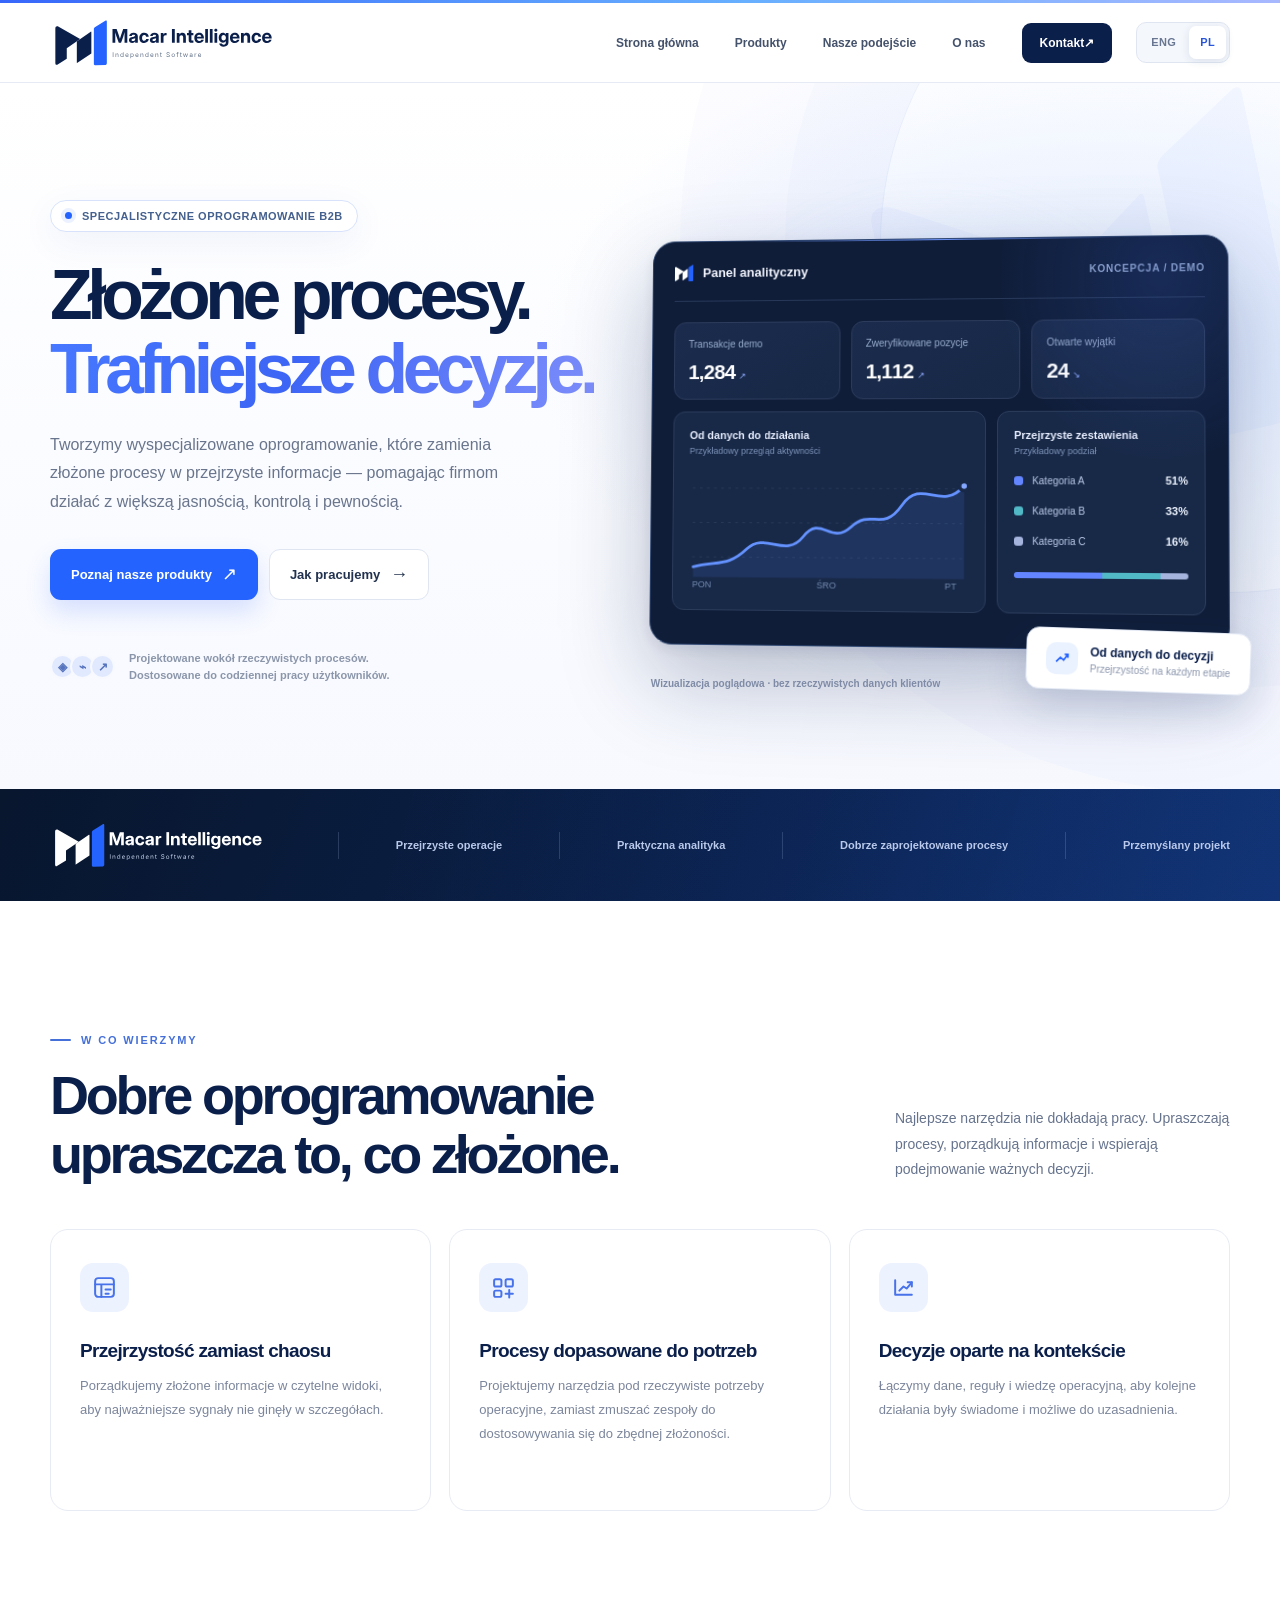
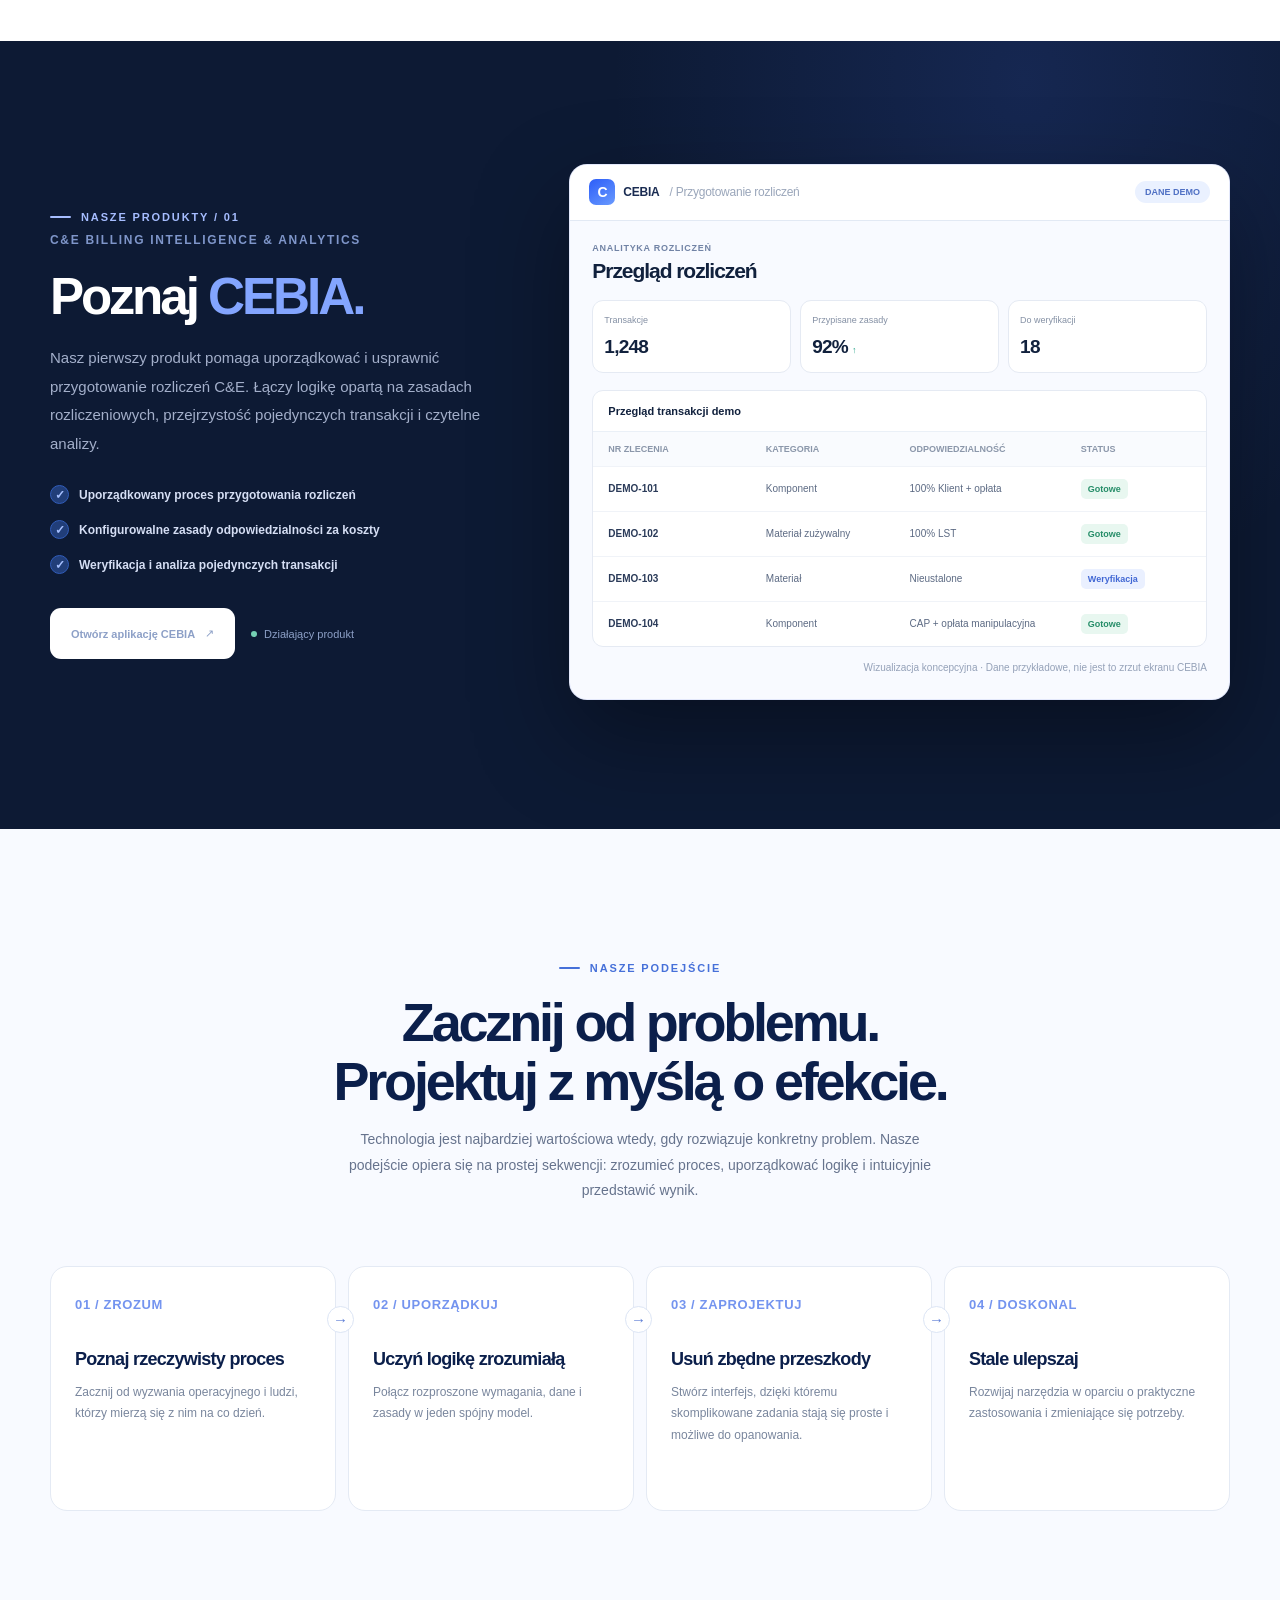
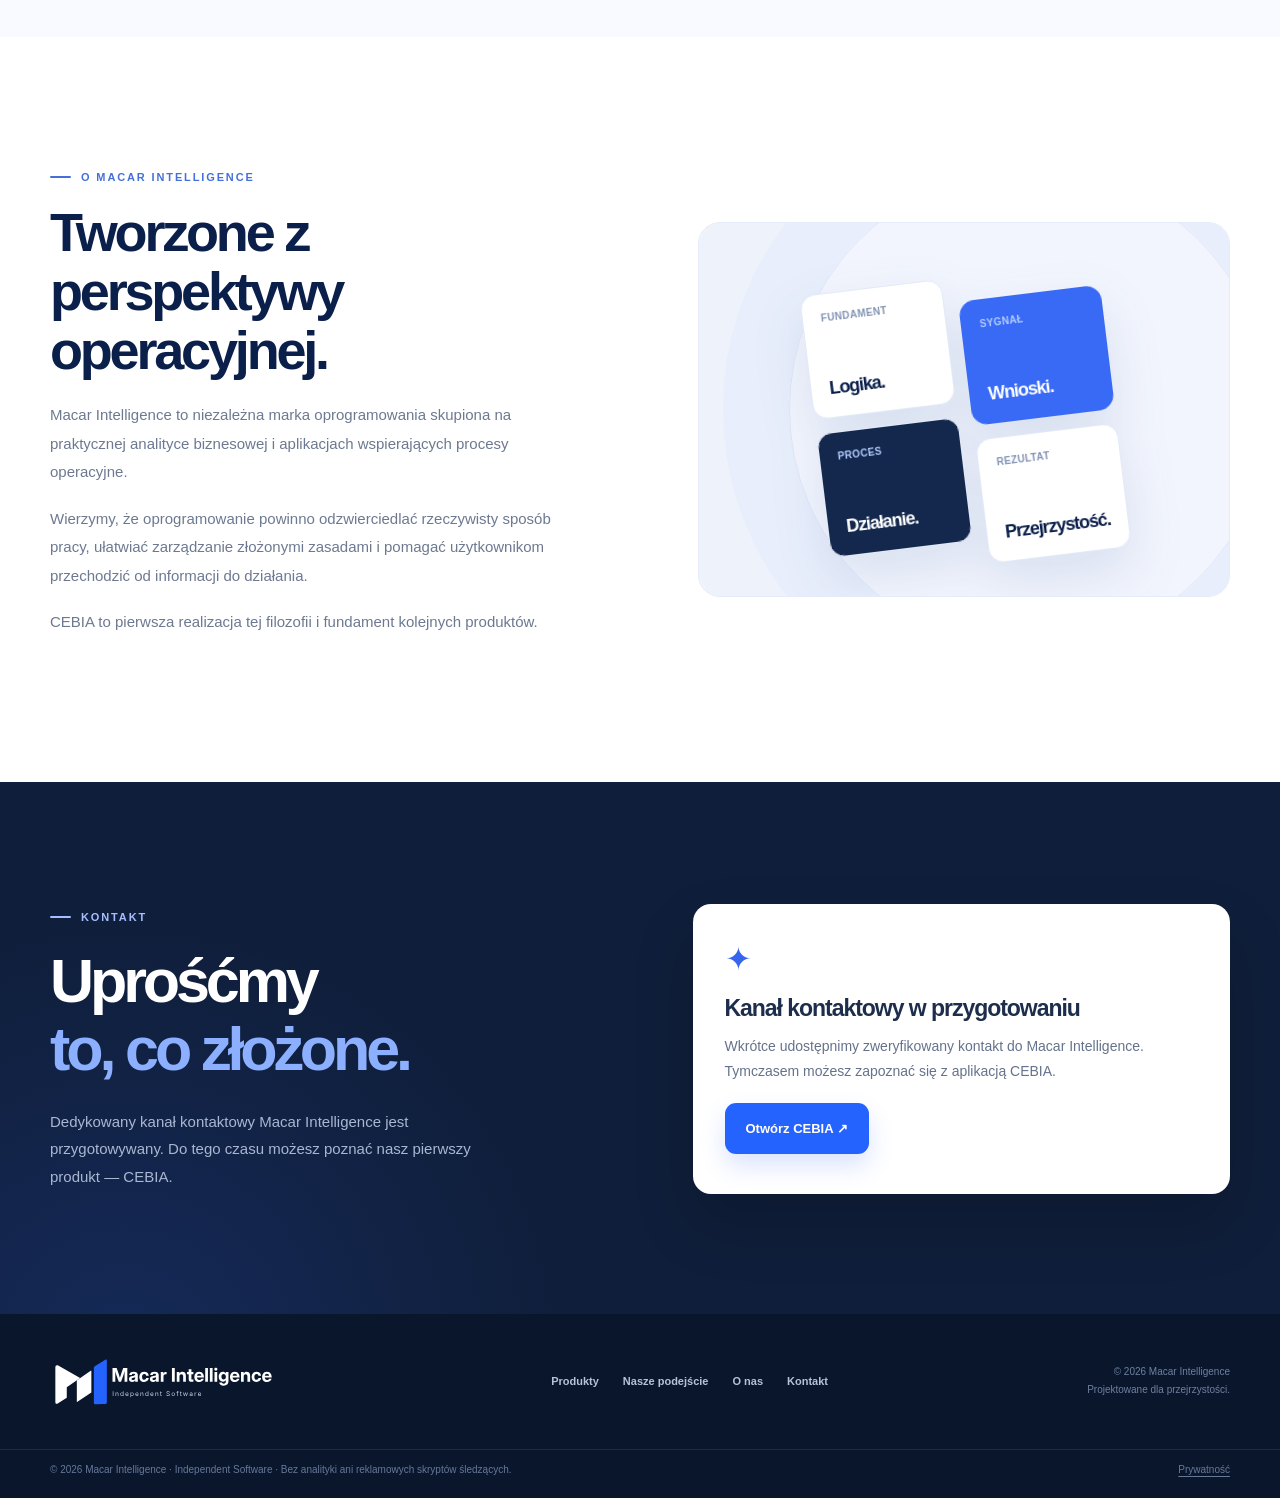
==== public/pl/index.html @ b1394773 "macar-intelligence-website" ====
<!doctype html>
<html lang="pl">
<head>
<meta charset="utf-8"/>
<meta content="width=device-width, initial-scale=1" name="viewport"/>
<meta content="#f8faff" name="theme-color"/>

<meta content="Macar Intelligence tworzy specjalistyczne oprogramowanie usprawniające złożone procesy operacyjne. Poznaj aplikację CEBIA." name="description"/>
<title>Macar Intelligence | Specjalistyczne oprogramowanie B2B</title>

<link href="../assets/brand/favicon.svg" rel="icon" type="image/svg+xml"/>
<meta content="index,follow,max-image-preview:large" name="robots"/><link href="https://macarintelligence.com/pl/" rel="canonical"/><link href="https://macarintelligence.com/" hreflang="en" rel="alternate"/><link href="https://macarintelligence.com/pl/" hreflang="pl" rel="alternate"/><link href="https://macarintelligence.com/" hreflang="x-default" rel="alternate"/><meta content="website" property="og:type"/><meta content="Macar Intelligence" property="og:site_name"/><meta content="Macar Intelligence | Specjalistyczne oprogramowanie B2B" property="og:title"/><meta content="Macar Intelligence tworzy specjalistyczne oprogramowanie usprawniające złożone procesy operacyjne. Poznaj aplikację CEBIA." property="og:description"/><meta content="https://macarintelligence.com/pl/" property="og:url"/><meta content="https://macarintelligence.com/assets/brand/social-preview.png" property="og:image"/><meta content="summary_large_image" name="twitter:card"/><meta content="Macar Intelligence | Specjalistyczne oprogramowanie B2B" name="twitter:title"/><meta content="Macar Intelligence tworzy specjalistyczne oprogramowanie usprawniające złożone procesy operacyjne. Poznaj aplikację CEBIA." name="twitter:description"/><link href="../assets/css/site.css" rel="stylesheet"/><link href="../assets/brand/apple-touch-icon.png" rel="apple-touch-icon"/><link href="../site.webmanifest" rel="manifest"/><script defer="" src="../assets/js/site.js"></script></head>
<body>
<div aria-hidden="true" class="topline"></div>
<header class="header">
<div class="container header-in">
<a aria-label="Macar Intelligence — przejdź do strony głównej" class="brand" href="#home"><img alt="Macar Intelligence — Independent Software" class="brand-lockup" decoding="async" height="260" src="../assets/brand/macar-intelligence-primary.svg" width="1000"/></a>
<div class="header-actions"><nav aria-label="Nawigacja główna" class="nav" id="mainnav"><a href="#home">Strona główna</a><a href="#products">Produkty</a><a href="#approach">Nasze podejście</a><a href="#about">O nas</a><a class="nav-contact" href="#contact"><span>Kontakt</span><span aria-hidden="true">↗</span></a></nav><div aria-label="Wybierz język" class="language-switch" role="navigation"><a aria-current="false" aria-label="English" class="lang-button" href="/" lang="en">ENG</a><a aria-current="page" aria-label="Polski" class="lang-button active" href="./" lang="pl">PL</a></div><button aria-controls="mainnav" aria-expanded="false" aria-label="Otwórz menu" class="mobile-toggle" id="mobileToggle"><svg fill="none" height="24" stroke="currentColor" stroke-linecap="round" stroke-width="2" viewbox="0 0 24 24" width="24"><path d="M4 7h16M4 12h16M4 17h16"></path></svg></button></div></div>
</header>

<main>
<section class="hero" id="home">
<div class="container hero-grid">
<div class="hero-copy">
<div class="hero-pill"><span class="dot"></span><span> SPECJALISTYCZNE OPROGRAMOWANIE B2B</span></div>
<h1><span>Złożone procesy.</span><br/><span class="grad-text">Trafniejsze decyzje.</span></h1>
<p>Tworzymy wyspecjalizowane oprogramowanie, które zamienia złożone procesy w przejrzyste informacje — pomagając firmom działać z większą jasnością, kontrolą i pewnością.</p>
<div class="hero-actions"><a class="button button-primary" href="#products"><span>Poznaj nasze produkty </span><span aria-hidden="true" class="arrow">↗</span></a><a class="button button-secondary" href="#approach"><span>Jak pracujemy </span><span aria-hidden="true" class="arrow">→</span></a></div>
<div class="hero-bottom"><span aria-hidden="true" class="stacks"><i>◈</i><i>⌁</i><i>↗</i></span><span><span>Projektowane wokół rzeczywistych procesów.</span><br/><span>Dostosowane do codziennej pracy użytkowników.</span></span></div>
</div>
<div aria-label="Wizualizacja koncepcyjna panelu analitycznego na fikcyjnych danych" class="hero-visual">
<div aria-hidden="true" class="glow"></div>
<div class="concept-dashboard">
<div class="dash-top"><div class="dash-title"><img alt="" aria-hidden="true" decoding="async" height="19" src="../assets/brand/macar-intelligence-symbol-reverse.svg" width="19"/><span> Panel analityczny</span></div><small>Koncepcja / demo</small></div>
<div class="dash-stat-row"><div class="dash-stat"><span>Transakcje demo</span><strong>1,284</strong><em>↗</em></div><div class="dash-stat"><span>Zweryfikowane pozycje</span><strong>1,112</strong><em>↗</em></div><div class="dash-stat"><span>Otwarte wyjątki</span><strong>24</strong><em>↘</em></div></div>
<div class="dash-lower">
<div class="dash-panel"><h4>Od danych do działania</h4><p>Przykładowy przegląd aktywności</p><svg aria-label="Przykładowy wykres trendu wzrostowego" class="chart-svg" role="img" viewbox="0 0 310 136"><line class="gridline" x1="4" x2="308" y1="24" y2="24"></line><line class="gridline" x1="4" x2="308" y1="62" y2="62"></line><line class="gridline" x1="4" x2="308" y1="100" y2="100"></line><path d="M5 111C32 104 44 111 65 91S108 102 128 77S158 87 181 66S215 73 237 42S279 50 305 21L305 122L5 122Z" fill="#4d80fb" opacity=".13"></path><path d="M5 111C32 104 44 111 65 91S108 102 128 77S158 87 181 66S215 73 237 42S279 50 305 21" fill="none" stroke="#6492ff" stroke-linecap="round" stroke-width="3"></path><circle cx="305" cy="21" fill="#85a7ff" r="5" stroke="#182948" stroke-width="4"></circle><text x="4" y="134">PON</text><text x="143" y="134">ŚRO</text><text x="284" y="134">PT</text></svg></div>
<div class="dash-panel"><h4>Przejrzyste zestawienia</h4><p>Przykładowy podział</p><div class="insight-item"><span class="square"></span><span>Kategoria A </span><strong>51%</strong></div><div class="insight-item"><span class="square"></span><span>Kategoria B </span><strong>33%</strong></div><div class="insight-item"><span class="square"></span><span>Kategoria C </span><strong>16%</strong></div><div class="insight-bar"><span></span><span></span><span></span></div></div>
</div>
</div>
<div aria-hidden="true" class="float-card"><div class="float-icon"><svg fill="none" height="20" stroke="currentColor" stroke-width="2" viewbox="0 0 24 24" width="20"><path d="M5 16l5-5 4 3 5-7M15 7h4v4"></path></svg></div><div><b>Od danych do decyzji</b><small>Przejrzystość na każdym etapie</small></div></div>
<div class="visual-note">Wizualizacja poglądowa · bez rzeczywistych danych klientów</div>
</div>
</div>
</section>
<div class="trust-line trust-line-branded"><div class="container trust-content"><div class="trust-logo"><img alt="Macar Intelligence — Independent Software" decoding="async" height="260" src="../assets/brand/macar-intelligence-reverse.svg" width="1000"/></div><div class="sep"></div><span>Przejrzyste operacje</span><div class="sep"></div><span>Praktyczna analityka</span><div class="sep"></div><span>Dobrze zaprojektowane procesy</span><div class="sep"></div><span>Przemyślany projekt</span></div></div>
<section class="why" id="value">
<div class="container">
<div class="section-head reveal"><div><div class="eyebrow">W co wierzymy</div><h2 class="section-title"><span>Dobre oprogramowanie</span><br/><span>upraszcza to, co złożone.</span></h2></div><p class="bodycopy">Najlepsze narzędzia nie dokładają pracy. Upraszczają procesy, porządkują informacje i wspierają podejmowanie ważnych decyzji.</p></div>
<div class="feature-grid">
<article class="feature reveal"><div class="feature-icon"><svg fill="none" height="25" stroke="currentColor" stroke-linecap="round" stroke-linejoin="round" stroke-width="1.9" viewbox="0 0 24 24" width="25"><rect height="18" rx="3" width="18" x="3" y="3"></rect><path d="M3 9h18M9 9v12M13 14h5M13 18h3"></path></svg></div><h3>Przejrzystość zamiast chaosu</h3><p>Porządkujemy złożone informacje w czytelne widoki, aby najważniejsze sygnały nie ginęły w szczegółach.</p></article>
<article class="feature reveal"><div class="feature-icon"><svg fill="none" height="25" stroke="currentColor" stroke-linecap="round" stroke-linejoin="round" stroke-width="1.9" viewbox="0 0 24 24" width="25"><rect height="7" rx="1.5" width="7" x="3" y="4"></rect><rect height="7" rx="1.5" width="7" x="14" y="4"></rect><rect height="6" rx="1.5" width="7" x="3" y="15"></rect><path d="M14 18h7M17.5 14.5v7"></path></svg></div><h3>Procesy dopasowane do potrzeb</h3><p>Projektujemy narzędzia pod rzeczywiste potrzeby operacyjne, zamiast zmuszać zespoły do dostosowywania się do zbędnej złożoności.</p></article>
<article class="feature reveal"><div class="feature-icon"><svg fill="none" height="25" stroke="currentColor" stroke-linecap="round" stroke-linejoin="round" stroke-width="1.9" viewbox="0 0 24 24" width="25"><path d="M4 19V5M4 19h16M8 15l4-4 3 2 5-6"></path><path d="M16 7h4v4"></path></svg></div><h3>Decyzje oparte na kontekście</h3><p>Łączymy dane, reguły i wiedzę operacyjną, aby kolejne działania były świadome i możliwe do uzasadnienia.</p></article>
</div>
</div>
</section>
<section class="products" id="products">
<div class="container product-grid">
<div class="product-copy reveal"><div class="eyebrow light">Nasze produkty / 01</div><div class="product-name">C&amp;E BILLING INTELLIGENCE &amp; ANALYTICS</div><h2 class="section-title"><span>Poznaj </span><span style="color:#83a5ff">CEBIA.</span></h2><p>Nasz pierwszy produkt pomaga uporządkować i usprawnić przygotowanie rozliczeń C&amp;E. Łączy logikę opartą na zasadach rozliczeniowych, przejrzystość pojedynczych transakcji i czytelne analizy.</p>
<ul class="product-features"><li><span class="tick">✓</span><span>Uporządkowany proces przygotowania rozliczeń</span></li><li><span class="tick">✓</span><span>Konfigurowalne zasady odpowiedzialności za koszty</span></li><li><span class="tick">✓</span><span>Weryfikacja i analiza pojedynczych transakcji</span></li></ul>
<div class="product-actions"><a class="button button-inverse" href="https://cebia.macarintelligence.com" rel="noopener noreferrer" target="_blank"><span>Otwórz aplikację CEBIA </span><span aria-hidden="true" class="arrow">↗</span></a><span><i></i><span>Działający produkt</span></span></div>
</div>
<div aria-label="Poglądowy interfejs przygotowania rozliczeń CEBIA na danych demonstracyjnych" class="product-preview reveal">
<div class="app-topbar"><div class="app-brand"><span class="cebia-symbol">C</span> CEBIA <span style="font-weight:500;color:#9aa6ba;margin-left:2px">/ Przygotowanie rozliczeń</span></div><span class="app-tag">DANE DEMO</span></div>
<div class="app-content"><div class="app-eyebrow">Analityka rozliczeń</div><h3>Przegląd rozliczeń</h3><div class="app-cards"><div class="app-card"><small>Transakcje</small><b>1,248</b></div><div class="app-card"><small>Przypisane zasady</small><b>92%</b><em>↑</em></div><div class="app-card"><small>Do weryfikacji</small><b>18</b></div></div>
<div class="app-table"><div class="app-table-title">Przegląd transakcji demo</div><div class="app-row head"><span>NR ZLECENIA</span><span>KATEGORIA</span><span>ODPOWIEDZIALNOŚĆ</span><span>STATUS</span></div><div class="app-row"><b>DEMO-101</b><span>Komponent</span><span>100% Klient + opłata</span><span><span class="app-status">Gotowe</span></span></div><div class="app-row"><b>DEMO-102</b><span>Materiał zużywalny</span><span>100% LST</span><span><span class="app-status">Gotowe</span></span></div><div class="app-row"><b>DEMO-103</b><span>Materiał</span><span>Nieustalone</span><span><span class="app-status blue">Weryfikacja</span></span></div><div class="app-row"><b>DEMO-104</b><span>Komponent</span><span>CAP + opłata manipulacyjna</span><span><span class="app-status">Gotowe</span></span></div></div>
<div class="app-foot">Wizualizacja koncepcyjna · Dane przykładowe, nie jest to zrzut ekranu CEBIA</div></div>
</div>
</div>
</section>
<section class="approach" id="approach">
<div class="container"><div class="approach-head reveal"><div class="eyebrow">Nasze podejście</div><h2 class="section-title"><span>Zacznij od problemu.</span><br/><span>Projektuj z myślą o efekcie.</span></h2><p class="bodycopy">Technologia jest najbardziej wartościowa wtedy, gdy rozwiązuje konkretny problem. Nasze podejście opiera się na prostej sekwencji: zrozumieć proces, uporządkować logikę i intuicyjnie przedstawić wynik.</p></div>
<div class="steps"><article class="step reveal"><span class="step-index">01 / ZROZUM</span><h3>Poznaj rzeczywisty proces</h3><p>Zacznij od wyzwania operacyjnego i ludzi, którzy mierzą się z nim na co dzień.</p><span aria-hidden="true" class="step-arrow">→</span></article><article class="step reveal"><span class="step-index">02 / UPORZĄDKUJ</span><h3>Uczyń logikę zrozumiałą</h3><p>Połącz rozproszone wymagania, dane i zasady w jeden spójny model.</p><span aria-hidden="true" class="step-arrow">→</span></article><article class="step reveal"><span class="step-index">03 / ZAPROJEKTUJ</span><h3>Usuń zbędne przeszkody</h3><p>Stwórz interfejs, dzięki któremu skomplikowane zadania stają się proste i możliwe do opanowania.</p><span aria-hidden="true" class="step-arrow">→</span></article><article class="step reveal"><span class="step-index">04 / DOSKONAL</span><h3>Stale ulepszaj</h3><p>Rozwijaj narzędzia w oparciu o praktyczne zastosowania i zmieniające się potrzeby.</p></article></div>
</div>
</section>
<section class="about" id="about"><div class="container about-grid"><div class="reveal"><div class="eyebrow">O Macar Intelligence</div><h2 class="section-title">Tworzone z perspektywy operacyjnej.</h2><p>Macar Intelligence to niezależna marka oprogramowania skupiona na praktycznej analityce biznesowej i aplikacjach wspierających procesy operacyjne.</p><p>Wierzymy, że oprogramowanie powinno odzwierciedlać rzeczywisty sposób pracy, ułatwiać zarządzanie złożonymi zasadami i pomagać użytkownikom przechodzić od informacji do działania.</p><p>CEBIA to pierwsza realizacja tej filozofii i fundament kolejnych produktów.</p></div><div aria-label="Abstrakcyjna prezentacja czterech idei: logiki, wniosków, procesów i przejrzystości" class="about-visual reveal"><div class="about-tiles"><div class="tile"><span>FUNDAMENT</span><strong>Logika.</strong></div><div class="tile"><span>SYGNAŁ</span><strong>Wnioski.</strong></div><div class="tile"><span>PROCES</span><strong>Działanie.</strong></div><div class="tile"><span>REZULTAT</span><strong>Przejrzystość.</strong></div></div></div></div></section>
<section class="contact" id="contact"><div class="container contact-grid"><div class="reveal"><div class="eyebrow light">Kontakt</div><h2><span>Uprośćmy</span><br/><span style="color:#8cafff">to, co złożone.</span></h2><p>Dedykowany kanał kontaktowy Macar Intelligence jest przygotowywany. Do tego czasu możesz poznać nasz pierwszy produkt — CEBIA.</p></div>
<div class="contact-form contact-placeholder reveal"><div aria-hidden="true" class="contact-icon">✦</div><h3>Kanał kontaktowy w przygotowaniu</h3><p>Wkrótce udostępnimy zweryfikowany kontakt do Macar Intelligence. Tymczasem możesz zapoznać się z aplikacją CEBIA.</p><a class="button button-primary" href="https://cebia.macarintelligence.com" rel="noopener noreferrer" target="_blank">Otwórz CEBIA ↗</a></div>
</div></section>
</main>
<footer class="footer"><div class="container footer-grid"><a class="brand" href="#home"><img alt="Macar Intelligence — Independent Software" class="brand-lockup" decoding="async" height="260" src="../assets/brand/macar-intelligence-reverse.svg" width="1000"/></a><nav aria-label="Nawigacja w stopce" class="footer-links"><a href="#products">Produkty</a><a href="#approach">Nasze podejście</a><a href="#about">O nas</a><a href="#contact">Kontakt</a></nav><div class="copyright">© 2026 Macar Intelligence<br/><span>Projektowane dla przejrzystości.</span></div></div></footer>
<div class="legal"><div class="container legal-container"><span>© 2026 Macar Intelligence · Independent Software · Bez analityki ani reklamowych skryptów śledzących.</span><a href="privacy/">Prywatność</a></div></div>

</body>
</html>
---- public/assets/css/site.css ----
:root{--ink:#101c35;--ink2:#2f3c59;--slate:#66738d;--blue:#3767fa;--blue2:#5a8eff;--line:#e5eaf3;--bg:#f8faff;--white:#fff;--deep:#0c1932;--radius:20px;--w:1180px}
  *,*::before,*::after{box-sizing:border-box}
  html{scroll-behavior:smooth;scroll-padding-top:90px}
  body{margin:0;background:white;color:var(--ink);font-family:Inter,"Segoe UI",Arial,sans-serif;font-size:15px;-webkit-font-smoothing:antialiased}
  a{color:inherit;text-decoration:none}button,input,textarea{font:inherit}button{cursor:pointer}button:disabled{cursor:not-allowed}
  :focus-visible{outline:3px solid #8ca9ff;outline-offset:4px}
  .container{width:min(var(--w),calc(100% - 68px));margin:auto}
  .eyebrow{display:inline-flex;align-items:center;gap:10px;font-size:11px;text-transform:uppercase;font-weight:800;letter-spacing:.17em;color:#4670d9}
  .eyebrow::before{content:"";display:block;width:21px;height:2px;border-radius:10px;background:#4670d9}
  .eyebrow.light{color:#a6bdff}.eyebrow.light::before{background:#a6bdff}
  .section-title{font-size:clamp(34px,4.4vw,54px);letter-spacing:-.059em;line-height:1.09;font-weight:760;margin:20px 0 22px}
  .bodycopy{line-height:1.82;color:var(--slate);font-size:16px}
  .grad-text{background:linear-gradient(110deg,#4778ff 0%,#3d65f5 45%,#7e8efb 100%);background-clip:text;-webkit-background-clip:text;color:transparent}
  .button{display:inline-flex;align-items:center;justify-content:center;gap:10px;min-height:51px;padding:0 20px;border-radius:11px;font-size:13px;font-weight:730;border:1px solid transparent;transition:transform .22s,background .22s,box-shadow .22s;white-space:nowrap}
  .button:hover{transform:translateY(-2px)}.button-primary{color:white;background:var(--blue);box-shadow:0 12px 24px rgba(55,103,250,.18)}.button-primary:hover{background:#2659f0;box-shadow:0 14px 27px rgba(55,103,250,.25)}
  .button-secondary{color:#22324f;background:#fff;border-color:#dfe6f2}.button-secondary:hover{background:#f2f6ff}
  .button-inverse{color:#17274b;background:white}.button-inverse:hover{background:#edf1ff}
  .button-ghost-white{color:#e8eeff;background:rgba(255,255,255,.07);border:1px solid rgba(255,255,255,.19)}
  .arrow{font-size:18px;font-weight:500;line-height:1}
  .topline{height:3px;background:linear-gradient(90deg,#3767fa,#67afff 58%,#a8b8ff)}
  .header{position:sticky;top:0;z-index:30;background:rgba(255,255,255,.93);border-bottom:1px solid rgba(225,231,243,.85);backdrop-filter:blur(18px);-webkit-backdrop-filter:blur(18px)}
  .header-in{height:79px;display:flex;align-items:center;justify-content:space-between;gap:30px}
  .brand{display:flex;align-items:center;gap:12px;font-weight:780;letter-spacing:-.04em;font-size:17px;line-height:1.07}
  .brand-sub{display:block;font-size:10px;text-transform:uppercase;letter-spacing:.15em;font-weight:710;color:#77829b;margin-top:5px}
  .mark{display:grid;place-items:center;flex:none;width:42px;height:42px;border-radius:12px;background:linear-gradient(140deg,#3159ee 0%,#4a82fc 90%);box-shadow:0 7px 16px rgba(55,103,250,.23)}
  .mark svg{width:27px;height:27px}
  .nav{display:flex;align-items:center;gap:36px}
  .nav a{font-size:12px;font-weight:680;color:#45526c;transition:color .2s}.nav a:hover{color:var(--blue)}
  .nav .nav-contact{color:#fff;background:var(--ink);padding:13px 18px;border-radius:9px;font-weight:720}.nav .nav-contact:hover{color:#fff;background:#24385c}
  .mobile-toggle{display:none;background:transparent;border:0;color:var(--ink);padding:8px}
  .mobile-toggle svg{display:block}
  .demo-ribbon{position:relative;z-index:2;background:#edf3ff;border-bottom:1px solid #d8e3ff;text-align:center;color:#526992;font-size:11px;letter-spacing:.015em;padding:8px 16px}
  .demo-ribbon strong{color:#2d55c3}
  .hero{position:relative;overflow:hidden;background:radial-gradient(ellipse 58% 58% at 88% 42%,#e3ecff 0%,transparent 78%),linear-gradient(180deg,#fbfcff 0%,#f7f9ff 100%);padding:100px 0 88px}
  .hero::after{content:"";position:absolute;right:-300px;top:-190px;width:700px;height:700px;border-radius:50%;border:1px solid rgba(121,151,221,.13);box-shadow:0 0 0 95px rgba(89,126,217,.025),0 0 0 200px rgba(89,126,217,.018);pointer-events:none}
  .hero-grid{display:grid;grid-template-columns:.97fr 1.03fr;align-items:center;gap:36px;position:relative;z-index:1}
  .hero-copy{max-width:545px}
  .hero-pill{display:inline-flex;align-items:center;gap:10px;border:1px solid #dce6fa;background:#fff;color:#44608e;border-radius:100px;padding:9px 14px;font-size:11px;font-weight:760;letter-spacing:.045em;box-shadow:0 4px 14px rgba(65,88,160,.035)}
  .hero-pill .dot{width:7px;height:7px;background:#5b88ff;border-radius:50%;box-shadow:0 0 0 4px #ebf1ff}
  .hero h1{font-size:clamp(48px,5.45vw,75px);letter-spacing:-.075em;line-height:1.065;max-width:650px;font-weight:780;margin:26px 0 24px}
  .hero-copy>p{color:#69758c;font-size:16px;line-height:1.8;max-width:490px;margin:0 0 32px}
  .hero-actions{display:flex;flex-wrap:wrap;gap:11px;margin-bottom:50px}
  .hero-bottom{display:flex;align-items:center;gap:14px;color:#8b96aa;font-size:11px;font-weight:650;line-height:1.55}
  .hero-bottom .stacks{display:flex;gap:0;align-items:center;padding-left:0}
  .stacks i{width:25px;height:25px;display:grid;place-items:center;background:#e1e9ff;border:2px solid #f7f9ff;border-radius:50%;font-style:normal;color:#5472bd;font-size:12px;margin-left:-5px}
  .stacks i:first-child{margin-left:0}
  .hero-visual{position:relative;min-height:518px;display:grid;place-items:center;isolation:isolate}
  .glow{position:absolute;width:82%;height:84%;border-radius:50%;background:radial-gradient(circle,#a5c0ff 0%,#dce8ff 37%,transparent 72%);filter:blur(30px);opacity:.58;z-index:-1}
  .concept-dashboard{position:relative;width:100%;max-width:580px;min-height:410px;padding:22px;background:#0f1d39;border:1px solid #273c64;border-radius:23px;box-shadow:0 38px 85px rgba(16,37,80,.26),0 4px 8px rgba(16,37,80,.11);transform:perspective(1400px) rotateY(-5deg) rotateX(2deg);overflow:hidden}
  .concept-dashboard::after{content:"";position:absolute;right:-110px;top:-160px;width:350px;height:400px;background:radial-gradient(ellipse,#3c64d6 0%,transparent 65%);opacity:.19;pointer-events:none}
  .dash-top{display:flex;justify-content:space-between;align-items:center;border-bottom:1px solid #273858;padding-bottom:19px;margin-bottom:21px}
  .dash-title{display:flex;align-items:center;gap:10px;color:#f5f7ff;font-weight:730;font-size:13px}.dash-title>span:first-child{width:9px;height:9px;border:2px solid #8cadff;border-radius:3px;transform:rotate(45deg)}
  .dash-top small{color:#91a5ca;font-weight:640;font-size:10px;letter-spacing:.08em;text-transform:uppercase}
  .dash-stat-row{display:grid;grid-template-columns:1fr 1fr 1fr;gap:11px}
  .dash-stat{background:linear-gradient(150deg,#1a2b4d,#172846);border:1px solid #2d3c5c;border-radius:12px;padding:16px 14px 15px}
  .dash-stat span{color:#9baecf;font-size:10px;display:block;margin-bottom:11px;white-space:nowrap}
  .dash-stat strong{font-size:21px;color:#fff;font-weight:750;letter-spacing:-.04em}
  .dash-stat em{font-style:normal;color:#8ea9fe;font-size:9px;margin-left:4px}
  .dash-lower{display:grid;grid-template-columns:1.55fr 1fr;gap:11px;margin-top:12px}
  .dash-panel{background:#182948;border:1px solid #2b3c5b;border-radius:12px;padding:17px 16px;min-width:0}
  .dash-panel h4{margin:0;color:#e9efff;font-size:11px;font-weight:740}.dash-panel>p{color:#7e94b9;font-size:9px;margin:5px 0 8px}
  .chart-svg{display:block;width:100%;height:130px;overflow:visible}.chart-svg text{font-size:10px;fill:#738aaf}.chart-svg .gridline{stroke:#304361;stroke-width:.7;stroke-dasharray:3 5}
  .insight-item{display:flex;align-items:center;gap:9px;margin-top:18px;color:#bdcbea;font-size:10px}.insight-item .square{width:9px;height:9px;border-radius:3px;background:#6385ff}.insight-item:nth-of-type(2) .square{background:#51b8c6}.insight-item:nth-of-type(3) .square{background:#a4b4dd}
  .insight-item strong{margin-left:auto;color:#eff5ff;font-size:11px}
  .insight-bar{height:6px;width:100%;border-radius:7px;display:flex;overflow:hidden;background:#34435e;margin-top:25px}.insight-bar span:nth-child(1){width:51%;background:#6385ff}.insight-bar span:nth-child(2){width:33%;background:#51b8c6}.insight-bar span:nth-child(3){width:16%;background:#a4b4dd}
  .float-card{position:absolute;z-index:4;right:-21px;bottom:9px;background:#fff;border:1px solid #e3e9f4;border-radius:13px;box-shadow:0 17px 40px rgba(27,54,111,.16);display:flex;align-items:center;gap:12px;padding:14px 19px;transform:rotate(2deg)}
  .float-icon{width:32px;height:32px;background:#eaf2ff;border-radius:10px;display:grid;place-items:center;color:var(--blue)}
  .float-card b{font-size:12px;display:block}.float-card small{font-size:10px;color:#8a95ac;display:block;margin-top:4px}
  .visual-note{position:absolute;bottom:12px;left:10px;color:#7f8ba6;font-size:10px;font-weight:640}
  .trust-line{background:#fff;border-top:1px solid #e9edf5;border-bottom:1px solid #e9edf5;padding:27px 0}
  .trust-content{display:flex;align-items:center;justify-content:space-between;gap:24px;color:#78859c;font-size:12px;font-weight:630}
  .trust-content strong{color:#203453;font-size:13px;font-weight:800;letter-spacing:-.025em}.trust-content .sep{height:22px;width:1px;background:#e3e8f0}
  .why{padding:126px 0 130px;background:#fff}
  .section-head{display:flex;justify-content:space-between;gap:50px;align-items:end;margin-bottom:45px}
  .section-head .section-title{max-width:680px;margin-bottom:0}.section-head .bodycopy{max-width:335px;margin-bottom:1px;font-size:14px}
  .feature-grid{display:grid;grid-template-columns:repeat(3,1fr);gap:18px}
  .feature{background:#fff;border:1px solid #e7ebf3;border-radius:18px;min-height:282px;padding:33px 29px 31px;transition:box-shadow .2s,transform .2s}
  .feature:hover{box-shadow:0 16px 39px rgba(34,65,115,.09);transform:translateY(-4px)}
  .feature-icon{width:49px;height:49px;border-radius:13px;background:#edf2ff;color:#4772e9;display:grid;place-items:center;margin-bottom:28px}
  .feature h3{font-size:19px;letter-spacing:-.035em;margin:0 0 12px}.feature p{font-size:13px;line-height:1.86;color:#7b859b;margin:0}
  .products{background:#0d1a34;color:#fff;position:relative;overflow:hidden;padding:123px 0 129px}
  .products::before{content:"";position:absolute;right:-15%;top:-70%;width:70%;height:150%;background:radial-gradient(ellipse,rgba(61,98,214,.18),transparent 65%);pointer-events:none}
  .product-grid{position:relative;display:grid;grid-template-columns:.79fr 1.21fr;align-items:center;gap:88px}
  .product-copy .section-title{font-size:clamp(40px,4vw,58px);margin:22px 0 19px;color:#fff}.product-copy p{color:#a3afca;line-height:1.9;font-size:15px;max-width:470px}
  .product-name{font-size:12px;color:#7f96ca;font-weight:780;letter-spacing:.14em;margin-top:10px}
  .product-features{list-style:none;padding:0;margin:27px 0 34px;display:grid;gap:16px}
  .product-features li{display:flex;align-items:center;gap:10px;color:#d5def4;font-size:12px;font-weight:620}
  .tick{display:grid;place-items:center;width:19px;height:19px;border:1px solid #315dba;background:#213e79;border-radius:50%;color:#a6c0ff;font-size:12px}
  .product-actions{display:flex;align-items:center;gap:16px;flex-wrap:wrap}.product-actions span{display:inline-flex;align-items:center;gap:7px;font-size:11px;color:#8da0c7}.product-actions span i{width:6px;height:6px;background:#75d0b4;border-radius:50%}
  .product-preview{background:#f8faff;border:1px solid rgba(218,226,249,.7);border-radius:18px;box-shadow:0 37px 95px rgba(0,0,0,.36);color:#11213d;overflow:hidden;transform:rotate(1.1deg);min-width:0}
  .app-topbar{height:56px;border-bottom:1px solid #e2e9f4;display:flex;justify-content:space-between;align-items:center;padding:0 19px;background:#fff}
  .app-brand{display:flex;align-items:center;gap:8px;color:#1a2c52;font-size:12px;font-weight:800;letter-spacing:-.02em}
  .cebia-symbol{display:grid;place-items:center;width:26px;height:26px;background:linear-gradient(145deg,#2c5df8,#699afe);color:white;border-radius:7px;font-size:14px;font-weight:900}
  .app-tag{background:#eaf1ff;color:#4f70c4;border-radius:100px;padding:6px 10px;font-size:9px;font-weight:770}
  .app-content{padding:22px 22px 26px}
  .app-eyebrow{font-size:9px;font-weight:840;letter-spacing:.08em;color:#7183a5;text-transform:uppercase;margin-bottom:6px}
  .app-content h3{font-size:21px;letter-spacing:-.05em;margin:0 0 17px}
  .app-cards{display:grid;grid-template-columns:repeat(3,1fr);gap:9px;margin-bottom:17px}
  .app-card{border:1px solid #e5eaf3;border-radius:11px;background:#fff;padding:14px 11px}
  .app-card small{display:block;color:#8490a4;font-size:9px;margin-bottom:11px}.app-card b{font-size:19px;letter-spacing:-.04em}.app-card em{font-size:9px;color:#26a288;font-style:normal;margin-left:4px}
  .app-table{border:1px solid #e5eaf3;border-radius:11px;background:#fff;overflow:hidden}
  .app-table-title{padding:14px 15px;font-size:11px;font-weight:760;border-bottom:1px solid #eaf0f7}
  .app-row{display:grid;grid-template-columns:1.1fr 1fr 1.2fr .8fr;gap:6px;align-items:center;padding:12px 15px;border-bottom:1px solid #f0f3f8;font-size:10px;color:#5c6a83}
  .app-row:last-child{border-bottom:0}.app-row.head{background:#f9fbfe;color:#8b97aa;font-size:9px;font-weight:720}
  .app-row b{font-weight:730;color:#2b3b59}
  .app-status{display:inline-block;border-radius:5px;background:#e8f7f0;color:#258d68;padding:5px 7px;font-size:9px;font-weight:740}.app-status.blue{background:#eaf0ff;color:#4167d4}
  .app-foot{font-size:10px;color:#94a1b8;margin-top:15px;text-align:right}
  .approach{padding:126px 0 126px;background:#f8faff}
  .approach-head{text-align:center;max-width:710px;margin:0 auto 62px}.approach-head .eyebrow{justify-content:center}.approach-head .section-title{margin:19px 0 17px}.approach-head .bodycopy{margin:0 auto;max-width:610px;font-size:14px}
  .steps{display:grid;grid-template-columns:repeat(4,1fr);gap:12px}
  .step{position:relative;min-height:245px;border:1px solid #e4eaf4;background:#fff;border-radius:17px;padding:28px 24px}
  .step-index{font-size:13px;color:#7494ef;font-weight:790;letter-spacing:.05em}.step h3{font-size:18px;letter-spacing:-.04em;margin:37px 0 12px}.step p{font-size:12px;line-height:1.8;color:#79869d;margin:0}
  .step-arrow{position:absolute;right:-19px;top:39px;display:grid;place-items:center;width:27px;height:27px;border:1px solid #dce5f5;border-radius:50%;background:#fff;color:#5f7fd6;font-weight:700;z-index:2}
  .about{padding:127px 0;background:white}
  .about-grid{display:grid;grid-template-columns:1fr 1fr;gap:115px;align-items:center}
  .about .section-title{max-width:560px}.about p{color:#6d7991;font-size:15px;line-height:1.9;margin:0 0 18px}
  .about-visual{position:relative;min-height:375px;border-radius:22px;background:#f2f5fd;overflow:hidden;display:grid;place-items:center;border:1px solid #e5ebf9}
  .about-visual::before{content:"";position:absolute;width:480px;height:480px;border:1px solid #dfe7f9;border-radius:50%;box-shadow:0 0 0 66px #e8eefb,0 0 0 130px #edf2fb;transform:translate(65px,0)}
  .about-tiles{position:relative;display:grid;grid-template-columns:repeat(2,1fr);gap:14px;transform:rotate(-7deg);filter:drop-shadow(0 22px 26px rgba(36,72,145,.12))}
  .tile{display:flex;flex-direction:column;justify-content:space-between;width:143px;height:125px;background:white;border:1px solid #e2e9f6;padding:18px;border-radius:15px}
  .tile:nth-child(2){transform:translateY(25px);background:#386af5;border-color:#386af5;color:white}.tile:nth-child(3){background:#14284e;color:white}.tile:nth-child(4){transform:translateY(25px)}
  .tile span{font-size:10px;font-weight:780;letter-spacing:.035em;color:#8192b3}.tile:nth-child(2) span,.tile:nth-child(3) span{color:#b6ceff}
  .tile strong{font-size:18px;letter-spacing:-.06em;font-weight:800}
  .contact{padding:122px 0 108px;background:#0f1e3a;color:white;position:relative;overflow:hidden}
  .contact::before{content:"";position:absolute;left:-350px;bottom:-520px;width:950px;height:950px;border-radius:50%;background:radial-gradient(circle,rgba(55,103,250,.16),transparent 66%)}
  .contact-grid{position:relative;display:grid;grid-template-columns:1fr 1fr;gap:105px;align-items:start}
  .contact h2{font-size:clamp(39px,4.8vw,61px);line-height:1.12;letter-spacing:-.067em;margin:24px 0 24px}
  .contact p{font-size:15px;line-height:1.85;color:#a9b7d1;max-width:465px}
  .contact-note{display:flex;gap:12px;align-items:start;margin-top:49px;padding:18px;border:1px solid #314465;border-radius:12px;max-width:410px;color:#aebcda;font-size:11px;line-height:1.7}
  .contact-note svg{flex:none;margin-top:2px;color:#8fb0ff}
  .contact-form{background:white;color:#1d2d4c;border-radius:18px;padding:32px;box-shadow:0 30px 62px rgba(0,0,0,.16)}
  .form-head{display:flex;justify-content:space-between;align-items:center;gap:10px;margin-bottom:25px}.form-head h3{margin:0;font-size:20px;letter-spacing:-.045em}
  .preview-tag{display:inline-block;color:#607bbf;background:#eaf0ff;padding:6px 9px;border-radius:8px;font-size:10px;font-weight:780}
  .field{margin-bottom:15px}.field label{display:block;color:#334465;font-weight:700;font-size:11px;margin-bottom:8px}
  .field input,.field textarea{width:100%;border:1px solid #e1e7f0;border-radius:9px;padding:14px;background:#fbfcff;color:#1d2d4c;font-size:12px;outline:0;transition:border .2s,box-shadow .2s}
  .field input:focus,.field textarea:focus{border-color:#8aa7fc;box-shadow:0 0 0 3px #ebf1ff}
  .field textarea{min-height:98px;resize:vertical}.field input::placeholder,.field textarea::placeholder{color:#a0aabd}
  .form-submit{width:100%;margin-top:5px;border:0}.form-small{font-size:10px;line-height:1.6;color:#9aa5b5;margin:14px 0 0;text-align:center}
  #form-status{color:#315ac7;font-size:11px;line-height:1.6;font-weight:740;margin-top:12px;display:none}
  .footer{background:#0a162c;color:#b5c2d9;padding:36px 0}
  .footer-grid{display:flex;justify-content:space-between;gap:26px;align-items:center;flex-wrap:wrap}
  .footer .brand{color:#f6f8ff;font-size:14px}.footer .mark{width:36px;height:36px;border-radius:10px}.footer .mark svg{width:23px;height:23px}.footer .brand-sub{font-size:9px;color:#8798bb}
  .footer-links{display:flex;gap:24px;font-size:11px;font-weight:670}.footer-links a:hover{color:#fff}
  .copyright{color:#6f809e;font-size:10px;text-align:right;line-height:1.8}
  .legal{background:#0a162c;color:#667999;border-top:1px solid #1b2b45;padding:12px 0 20px;font-size:10px;line-height:1.65}
  .reveal{opacity:0;transform:translateY(14px);transition:opacity .65s ease,transform .65s ease}.reveal.show{opacity:1;transform:none}
  @media(prefers-reduced-motion:reduce){*,*::before,*::after{scroll-behavior:auto!important;animation-duration:.01ms!important;transition-duration:.01ms!important}.reveal{opacity:1;transform:none}}
  @media(max-width:1090px){.hero-grid{gap:23px}.hero h1{font-size:59px}.product-grid{gap:38px}.about-grid{gap:58px}.contact-grid{gap:55px}.concept-dashboard{padding:18px}.float-card{right:0}.visual-note{left:0}.section-head{gap:24px}}
  @media(max-width:880px){.container{width:min(100% - 46px,var(--w))}.nav{gap:20px}.hero{padding:74px 0 65px}.hero-grid{grid-template-columns:1fr}.hero h1{font-size:clamp(48px,8vw,70px);max-width:700px}.hero-copy{max-width:690px}.hero-copy>p{max-width:600px}.hero-actions{margin-bottom:26px}.hero-visual{max-width:650px;margin:10px auto 0;width:100%}.product-grid{grid-template-columns:1fr;gap:42px}.product-copy p{max-width:670px}.product-preview{max-width:710px}.why,.products,.approach,.about,.contact{padding-top:92px;padding-bottom:95px}.section-head{display:block}.section-head .bodycopy{max-width:630px;margin-top:20px}.steps{grid-template-columns:repeat(2,1fr)}.step-arrow{display:none}.about-grid{grid-template-columns:1fr;gap:33px}.about-visual{max-width:650px;width:100%}.contact-grid{grid-template-columns:1fr;gap:38px}.contact-form{max-width:680px;width:100%}.contact-note{margin-top:28px}}
  @media(max-width:610px){.container{width:calc(100% - 38px)}.header-in{height:68px}.mark{width:38px;height:38px}.brand{font-size:15px}.brand-sub{font-size:9px}.mobile-toggle{display:block}.nav{position:absolute;left:0;right:0;top:68px;display:none;background:#fff;border-bottom:1px solid #e7ecf4;padding:15px 19px 24px;box-shadow:0 12px 22px rgba(28,49,90,.08);flex-direction:column;align-items:stretch;gap:0}.nav.open{display:flex}.nav a{padding:14px 5px;font-size:13px}.nav .nav-contact{text-align:center;margin-top:10px}.demo-ribbon{font-size:10px}.hero{padding:55px 0 58px}.hero h1{font-size:clamp(44px,10.8vw,57px);margin:23px 0 19px}.hero-copy>p{font-size:14px;line-height:1.8;margin-bottom:24px}.hero-pill{font-size:10px}.hero-actions{gap:9px}.button{min-height:47px;font-size:12px;padding:0 14px}.hero-bottom{font-size:10px}.hero-visual{min-height:368px;margin-top:18px}.concept-dashboard{min-height:327px;padding:13px;transform:none;border-radius:17px}.dash-top{padding-bottom:13px;margin-bottom:12px}.dash-title{font-size:11px}.dash-top small{font-size:8px}.dash-stat-row{gap:6px}.dash-stat{padding:11px 7px}.dash-stat span{font-size:8px}.dash-stat strong{font-size:17px}.dash-stat em{display:none}.dash-lower{gap:6px;margin-top:7px}.dash-panel{padding:10px}.dash-panel h4{font-size:9px}.dash-panel>p{font-size:8px}.chart-svg{height:96px}.insight-item{font-size:8px;gap:5px;margin-top:12px}.insight-item strong{font-size:9px}.float-card{padding:9px 10px;right:-5px;bottom:-5px}.float-icon{width:26px;height:26px}.float-card b{font-size:10px}.float-card small{font-size:8px}.visual-note{bottom:-19px;font-size:9px}.trust-line{padding:17px 0}.trust-content{display:grid;grid-template-columns:1fr 1fr;row-gap:14px;justify-content:center;text-align:center}.trust-content .sep{display:none}.trust-content strong{grid-column:1/-1}.trust-content span{font-size:11px}.why,.products,.approach,.about,.contact{padding-top:74px;padding-bottom:77px}.section-title{font-size:clamp(34px,9vw,43px)}.section-head{margin-bottom:30px}.section-head .bodycopy{font-size:13px}.feature-grid{grid-template-columns:1fr;gap:11px}.feature{min-height:0;padding:25px 23px}.feature-icon{margin-bottom:16px;width:43px;height:43px}.feature h3{font-size:17px}.feature p{font-size:12px}.product-grid{gap:35px}.product-copy .section-title{font-size:45px}.product-copy p{font-size:13px}.product-preview{transform:none}.app-topbar{padding:0 13px;height:48px}.app-content{padding:15px 12px}.app-cards{gap:5px}.app-card{padding:10px 7px}.app-card small{font-size:8px}.app-card b{font-size:15px}.app-card em{display:none}.app-content h3{font-size:18px}.app-row{padding:10px 7px;font-size:8px;gap:2px}.app-row.head{font-size:8px}.app-status{font-size:7px;padding:4px 5px}.approach-head{margin-bottom:35px}.steps{grid-template-columns:1fr;gap:10px}.step{min-height:0;padding:24px}.step h3{margin:19px 0 8px}.step p{font-size:12px}.about-grid{gap:26px}.about p{font-size:13px}.about-visual{min-height:315px}.about-tiles{transform:rotate(-6deg) scale(.85)}.contact-grid{gap:25px}.contact h2{font-size:43px}.contact p{font-size:13px}.contact-form{padding:24px 20px}.footer-grid{align-items:flex-start;flex-direction:column}.footer-links{gap:18px;flex-wrap:wrap}.copyright{text-align:left}.legal{font-size:9px}}
  
  /* Language selection: top navigation, desktop/tablet/mobile */
  .header-actions{display:flex;align-items:center;gap:24px;margin-left:auto}
  .language-switch{display:flex;align-items:center;gap:2px;padding:3px;border:1px solid #dfe6f1;background:#f4f7fc;border-radius:10px;flex-shrink:0}
  .lang-button{appearance:none;border:0;border-radius:7px;background:transparent;color:#687691;padding:8px 11px;min-height:33px;font-size:11px;font-weight:800;letter-spacing:.035em;line-height:1;transition:background .2s,color .2s,box-shadow .2s}
  .lang-button:hover{background:#e7edfa;color:#234785}
  .lang-button[aria-pressed="true"]{background:#fff;color:#2855db;box-shadow:0 2px 8px rgba(38,66,115,.12)}
  @media(max-width:880px){.header-actions{gap:14px}.nav{gap:15px}}
  @media(max-width:610px){.header-in{gap:8px}.header-actions{gap:7px}.lang-button{padding:7px 9px;min-height:31px;font-size:10px}.language-switch{padding:2px}.mobile-toggle{flex:none}}
  @media(max-width:355px){.brand{font-size:13px;gap:7px}.brand .mark{width:33px;height:33px}.brand-sub{font-size:8px}.header-in{gap:5px}.header-actions{gap:3px}.lang-button{padding:7px}}

/* Macar Intelligence v0.4 | official brand mark from Brand Kit v1.0 */
:root{--ink:#0B1F4B;--blue:#2563FF;--deep:#081633;}
.brand{display:flex;align-items:center;gap:0;line-height:1}
.brand .brand-lockup{display:block;width:242px;max-width:100%;height:auto;flex:0 0 auto}
.footer .brand .brand-lockup{width:242px}
@media (max-width: 610px){.brand .brand-lockup{width:205px}}
@media (max-width: 355px){.brand .brand-lockup{width:158px}}

/* v0.4: considered brand accents, keeping the approved light architecture */
:root{--blue:#2563FF;--ink:#0B1F4B}
.hero{background:radial-gradient(ellipse 57% 59% at 87% 38%,#dfeafe 0%,transparent 79%),linear-gradient(180deg,#ffffff 0%,#f7f9ff 100%)}
.hero::before{content:"";position:absolute;right:0;top:2%;width:390px;height:390px;background:#2563ff;opacity:.033;-webkit-mask:url('../brand/macar-intelligence-symbol.svg') center/contain no-repeat;mask:url('../brand/macar-intelligence-symbol.svg') center/contain no-repeat;transform:rotate(-12deg);pointer-events:none}
.hero-pill{border-color:#d8e3fb;box-shadow:0 10px 34px rgba(48,87,166,.07)}
.hero-pill .dot{background:#2563ff}
.hero h1{letter-spacing:-.077em}
.hero .button-primary{background:#2563ff}
.concept-dashboard{border-color:#304873;box-shadow:0 35px 92px rgba(11,31,75,.28),0 5px 15px rgba(11,31,75,.09)}
.concept-dashboard::before{content:"";position:absolute;top:0;left:18%;right:18%;height:1px;background:linear-gradient(90deg,transparent,#6e96ff,transparent);z-index:2}
.dash-title img{width:19px;height:19px;object-fit:contain;flex:none}
.trust-line-branded{position:relative;overflow:hidden;background:linear-gradient(112deg,#08162e,#0b224d 62%,#10306b);border:0;padding:26px 0}
.trust-line-branded::before{content:"";position:absolute;inset:0;background:linear-gradient(105deg,transparent 30%,rgba(37,99,255,.08) 80%);pointer-events:none}
.trust-line-branded .trust-content{position:relative;gap:16px;color:#b9c9eb}
.trust-line-branded .trust-logo{width:231px;min-width:231px;flex:none}
.trust-line-branded .trust-logo img{display:block;width:100%;height:auto}
.trust-line-branded .trust-content>span{font-size:11px;white-space:nowrap;font-weight:650}
.trust-line-branded .sep{background:rgba(192,212,255,.18);height:27px}
@media(max-width:1120px){.trust-line-branded .trust-logo{width:205px;min-width:205px}.trust-line-branded .trust-content{gap:12px}.trust-line-branded .trust-content>span{font-size:10px}}
@media(max-width:880px){.trust-line-branded .trust-content{justify-content:center;flex-wrap:wrap;row-gap:17px}.trust-line-branded .trust-logo{width:220px;min-width:220px;margin-right:100%;margin-left:calc(50% - 110px)}.trust-line-branded .sep:first-of-type{display:none}.trust-line-branded .trust-content>span{white-space:normal;text-align:center}}
@media(max-width:610px){.trust-line-branded{padding:23px 0 24px}.trust-line-branded .trust-content{display:grid;grid-template-columns:1fr 1fr;gap:12px 9px}.trust-line-branded .trust-logo{grid-column:1/-1;width:205px;min-width:0;margin:0 auto 4px}.trust-line-branded .trust-content .sep{display:none}.trust-line-branded .trust-content>span{font-size:10px;line-height:1.6}}

/* Production extensions */
.contact-placeholder {display:flex; flex-direction:column;justify-content:center;min-height:290px;}
.contact-placeholder .contact-icon {font-size:32px;line-height:1;margin-bottom:20px;color:#3565ee;}
.contact-placeholder h3{margin:0 0 12px;font-size:23px;letter-spacing:-.045em;}
.contact-placeholder p{font-size:14px;line-height:1.75;color:#65728b;margin:0 0 20px;}
.contact-placeholder .button{align-self:flex-start;}
.legal a{color:inherit;text-decoration:underline;text-underline-offset:3px;}
.legal a:hover{color:#b9caff;}
.language-switch a{text-decoration:none;display:flex;align-items:center;justify-content:center;}
.lang-button[aria-current=page]{background:#fff;color:#2855db;box-shadow:0 2px 8px rgba(38,66,115,.12);}
.legal-container{display:flex;align-items:center;justify-content:space-between;gap:18px;flex-wrap:wrap;}
.privacy-page{padding:100px 0 130px;min-height:64vh;}
.privacy-page h1{font-size:clamp(36px,5vw,58px);letter-spacing:-.045em;}
.privacy-page h2{font-size:22px;margin:40px 0 10px;}
.privacy-page p,.privacy-page li{line-height:1.8;color:#52617b;font-size:16px;max-width:780px;}
.privacy-page .timestamp{font-size:12px;color:#72809a;}
@media(max-width:610px){.contact-placeholder{min-height:250px}.privacy-page{padding-top:60px;padding-bottom:80px;}}
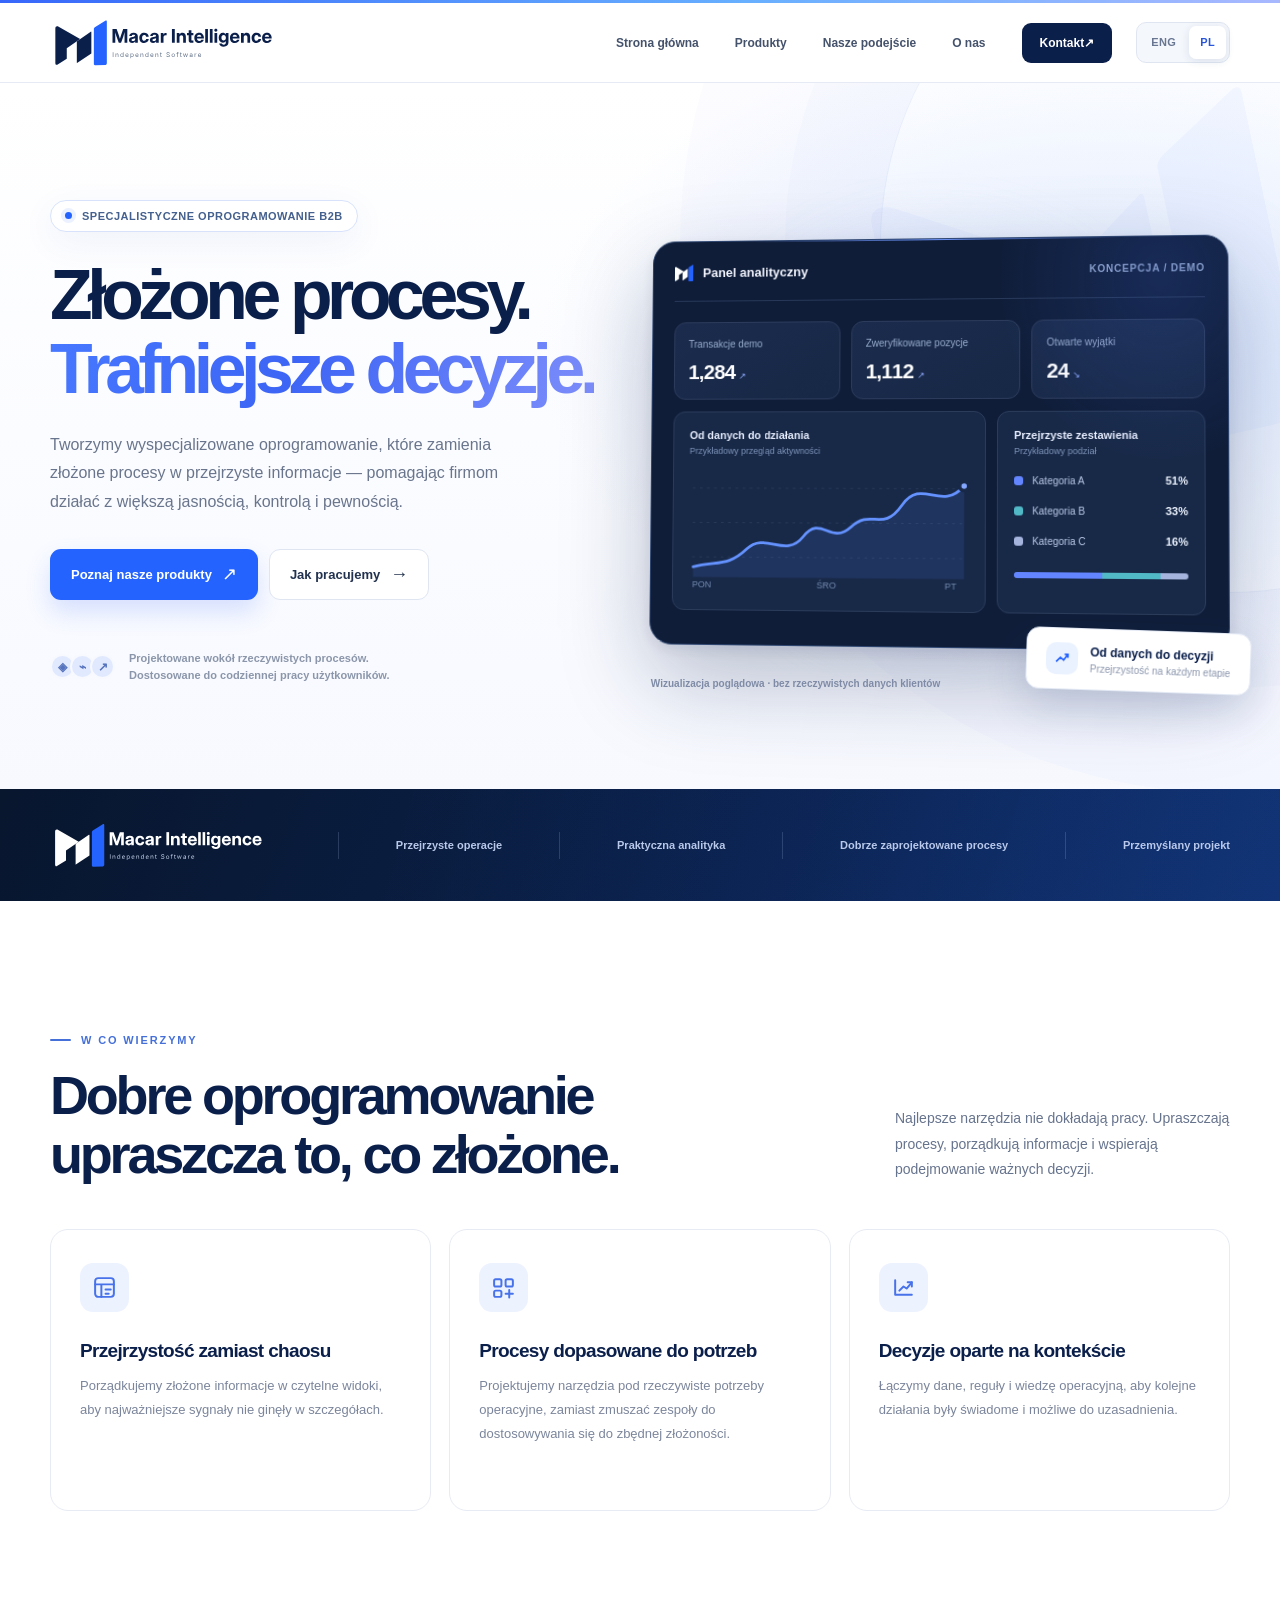
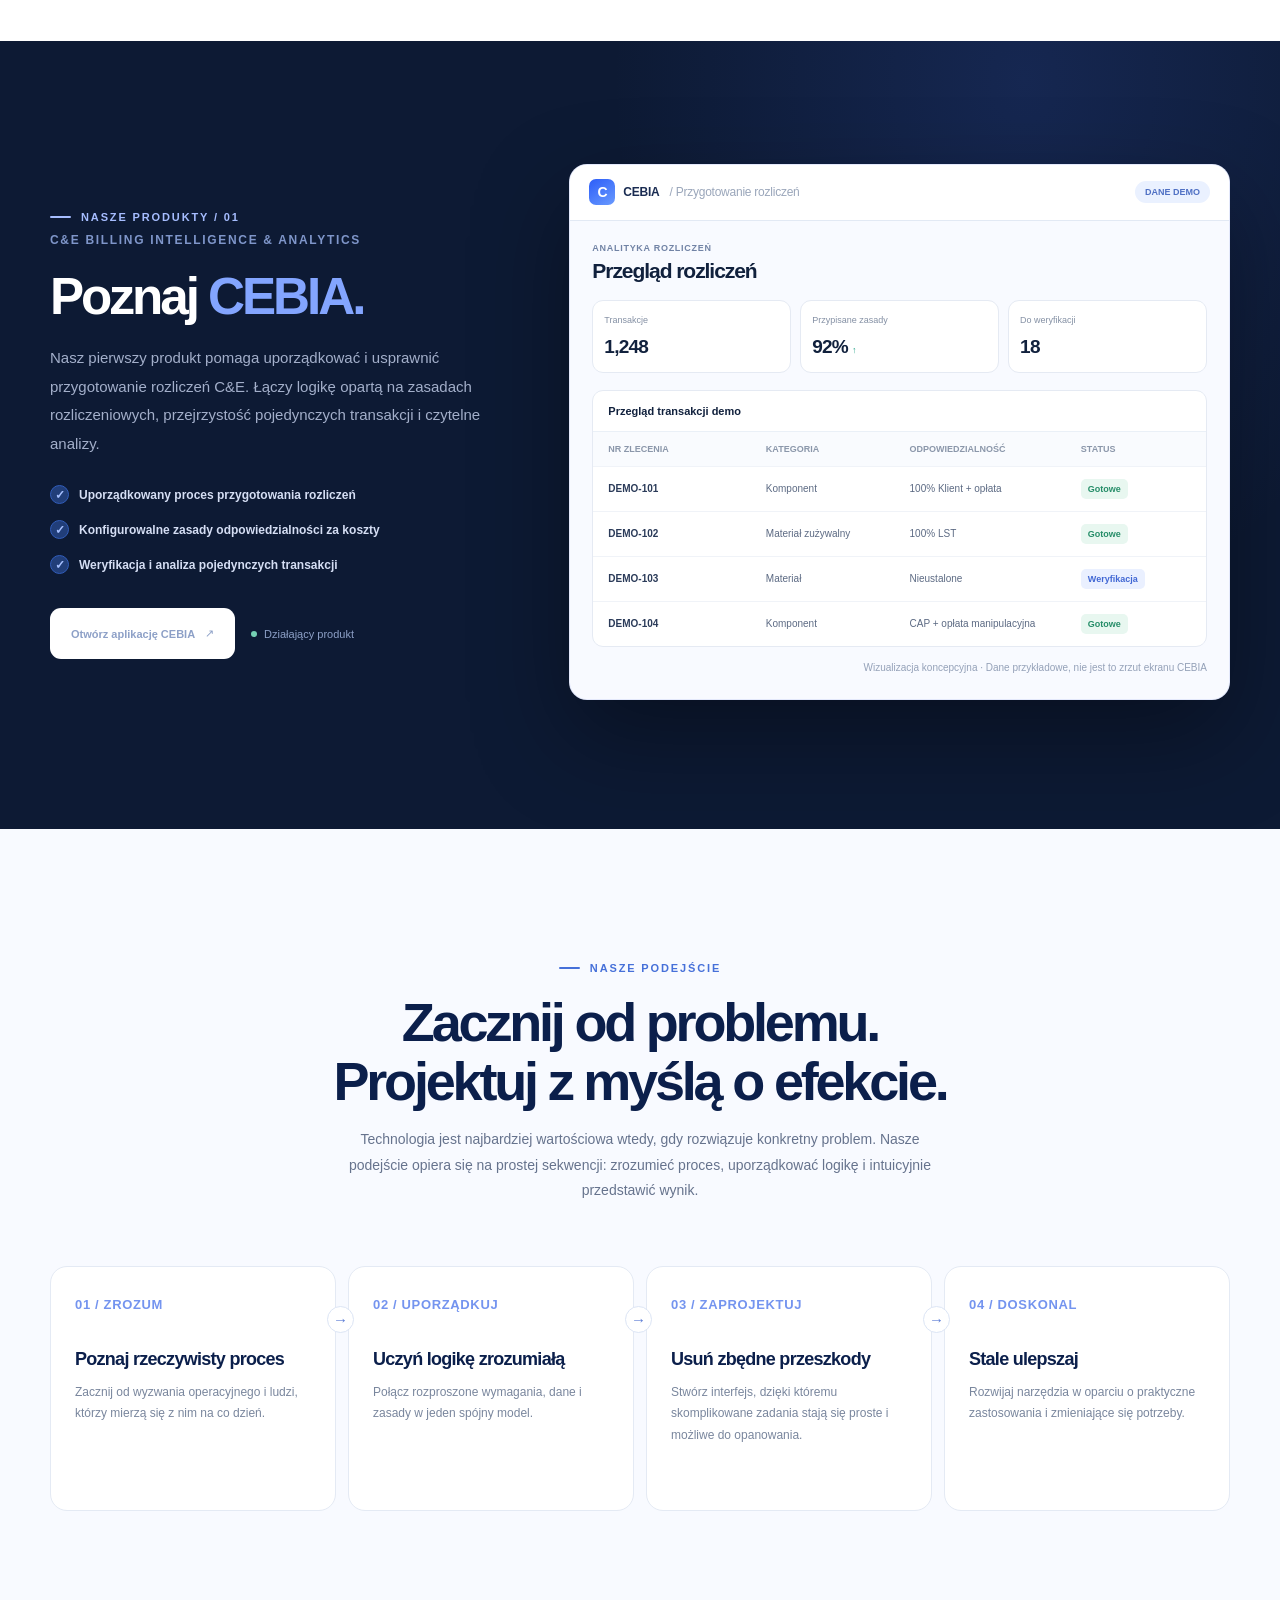
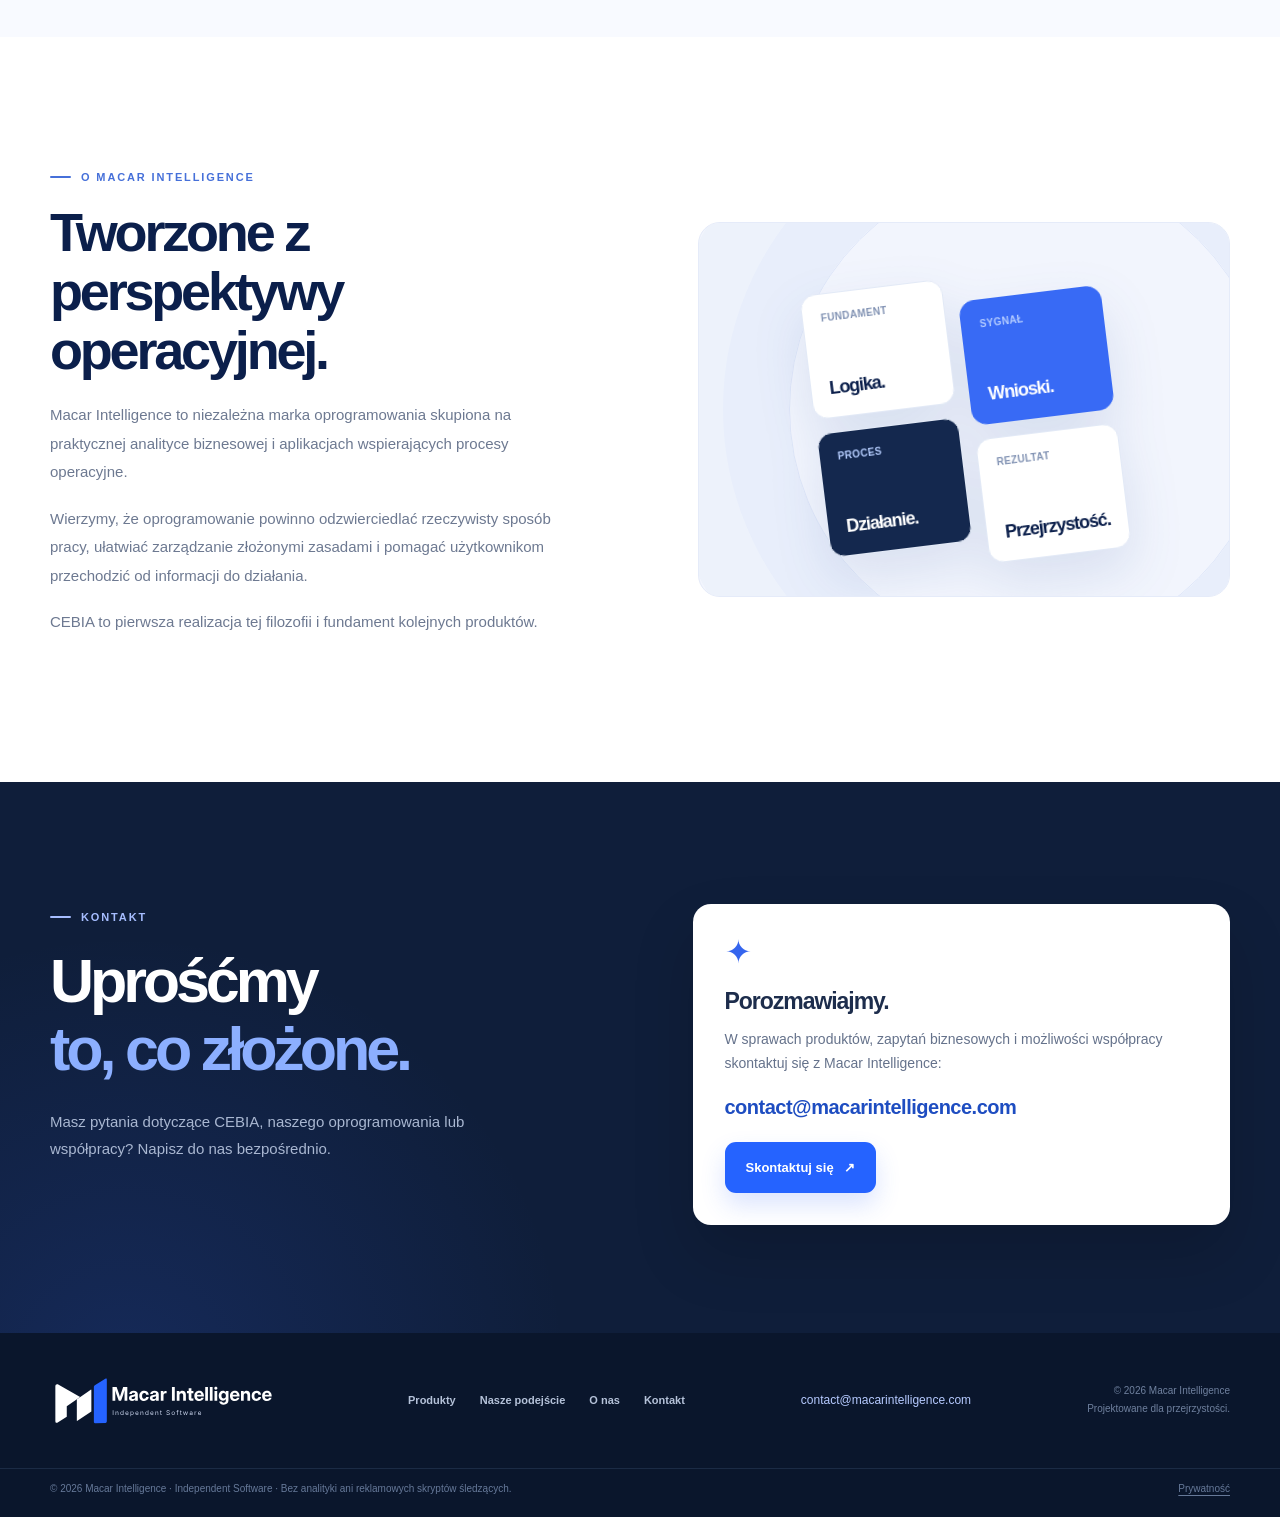
==== commit 384ff3f7: "Macar Intelligence v1.1" ====
--- a/public/pl/index.html
+++ b/public/pl/index.html
@@ -74,11 +74,11 @@
 </div>
 </section>
 <section class="about" id="about"><div class="container about-grid"><div class="reveal"><div class="eyebrow">O Macar Intelligence</div><h2 class="section-title">Tworzone z perspektywy operacyjnej.</h2><p>Macar Intelligence to niezależna marka oprogramowania skupiona na praktycznej analityce biznesowej i aplikacjach wspierających procesy operacyjne.</p><p>Wierzymy, że oprogramowanie powinno odzwierciedlać rzeczywisty sposób pracy, ułatwiać zarządzanie złożonymi zasadami i pomagać użytkownikom przechodzić od informacji do działania.</p><p>CEBIA to pierwsza realizacja tej filozofii i fundament kolejnych produktów.</p></div><div aria-label="Abstrakcyjna prezentacja czterech idei: logiki, wniosków, procesów i przejrzystości" class="about-visual reveal"><div class="about-tiles"><div class="tile"><span>FUNDAMENT</span><strong>Logika.</strong></div><div class="tile"><span>SYGNAŁ</span><strong>Wnioski.</strong></div><div class="tile"><span>PROCES</span><strong>Działanie.</strong></div><div class="tile"><span>REZULTAT</span><strong>Przejrzystość.</strong></div></div></div></div></section>
-<section class="contact" id="contact"><div class="container contact-grid"><div class="reveal"><div class="eyebrow light">Kontakt</div><h2><span>Uprośćmy</span><br/><span style="color:#8cafff">to, co złożone.</span></h2><p>Dedykowany kanał kontaktowy Macar Intelligence jest przygotowywany. Do tego czasu możesz poznać nasz pierwszy produkt — CEBIA.</p></div>
-<div class="contact-form contact-placeholder reveal"><div aria-hidden="true" class="contact-icon">✦</div><h3>Kanał kontaktowy w przygotowaniu</h3><p>Wkrótce udostępnimy zweryfikowany kontakt do Macar Intelligence. Tymczasem możesz zapoznać się z aplikacją CEBIA.</p><a class="button button-primary" href="https://cebia.macarintelligence.com" rel="noopener noreferrer" target="_blank">Otwórz CEBIA ↗</a></div>
+<section class="contact" id="contact"><div class="container contact-grid"><div class="reveal"><div class="eyebrow light">Kontakt</div><h2><span>Uprośćmy</span><br/><span style="color:#8cafff">to, co złożone.</span></h2><p>Masz pytania dotyczące CEBIA, naszego oprogramowania lub współpracy? Napisz do nas bezpośrednio.</p></div>
+<div class="contact-form contact-placeholder reveal"><div aria-hidden="true" class="contact-icon">✦</div><h3>Porozmawiajmy.</h3><p>W sprawach produktów, zapytań biznesowych i możliwości współpracy skontaktuj się z Macar Intelligence:</p><a class="contact-email" href="mailto:contact@macarintelligence.com">contact@macarintelligence.com</a><a class="button button-primary" href="mailto:contact@macarintelligence.com?subject=Macar%20Intelligence%20%E2%80%94%20Zapytanie">Skontaktuj się <span aria-hidden="true">↗</span></a></div>
 </div></section>
 </main>
-<footer class="footer"><div class="container footer-grid"><a class="brand" href="#home"><img alt="Macar Intelligence — Independent Software" class="brand-lockup" decoding="async" height="260" src="../assets/brand/macar-intelligence-reverse.svg" width="1000"/></a><nav aria-label="Nawigacja w stopce" class="footer-links"><a href="#products">Produkty</a><a href="#approach">Nasze podejście</a><a href="#about">O nas</a><a href="#contact">Kontakt</a></nav><div class="copyright">© 2026 Macar Intelligence<br/><span>Projektowane dla przejrzystości.</span></div></div></footer>
+<footer class="footer"><div class="container footer-grid"><a class="brand" href="#home"><img alt="Macar Intelligence — Independent Software" class="brand-lockup" decoding="async" height="260" src="../assets/brand/macar-intelligence-reverse.svg" width="1000"/></a><nav aria-label="Nawigacja w stopce" class="footer-links"><a href="#products">Produkty</a><a href="#approach">Nasze podejście</a><a href="#about">O nas</a><a href="#contact">Kontakt</a></nav><a class="footer-email" href="mailto:contact@macarintelligence.com" aria-label="Napisz do Macar Intelligence">contact@macarintelligence.com</a><div class="copyright">© 2026 Macar Intelligence<br/><span>Projektowane dla przejrzystości.</span></div></div></footer>
 <div class="legal"><div class="container legal-container"><span>© 2026 Macar Intelligence · Independent Software · Bez analityki ani reklamowych skryptów śledzących.</span><a href="privacy/">Prywatność</a></div></div>
 
 </body>
--- a/public/assets/css/site.css
+++ b/public/assets/css/site.css
@@ -207,3 +207,10 @@
 .privacy-page p,.privacy-page li{line-height:1.8;color:#52617b;font-size:16px;max-width:780px;}
 .privacy-page .timestamp{font-size:12px;color:#72809a;}
 @media(max-width:610px){.contact-placeholder{min-height:250px}.privacy-page{padding-top:60px;padding-bottom:80px;}}
+
+/* v1.1 — verified contact channel, shared across EN and PL */
+.contact-email{display:inline-block;max-width:100%;overflow-wrap:anywhere;color:#1e4dc1;font-size:clamp(15px,1.6vw,20px);font-weight:800;letter-spacing:-.025em;text-decoration:none;margin:0 0 23px;}
+.contact-email:hover,.contact-email:focus-visible{text-decoration:underline;text-underline-offset:4px;}
+.footer-email{font-size:12px;color:#b6caff;text-decoration:none;overflow-wrap:anywhere;}
+.footer-email:hover,.footer-email:focus-visible{color:#fff;text-decoration:underline;text-underline-offset:4px;}
+@media(max-width:610px){.contact-email{font-size:16px;}.footer-email{font-size:12px;}}
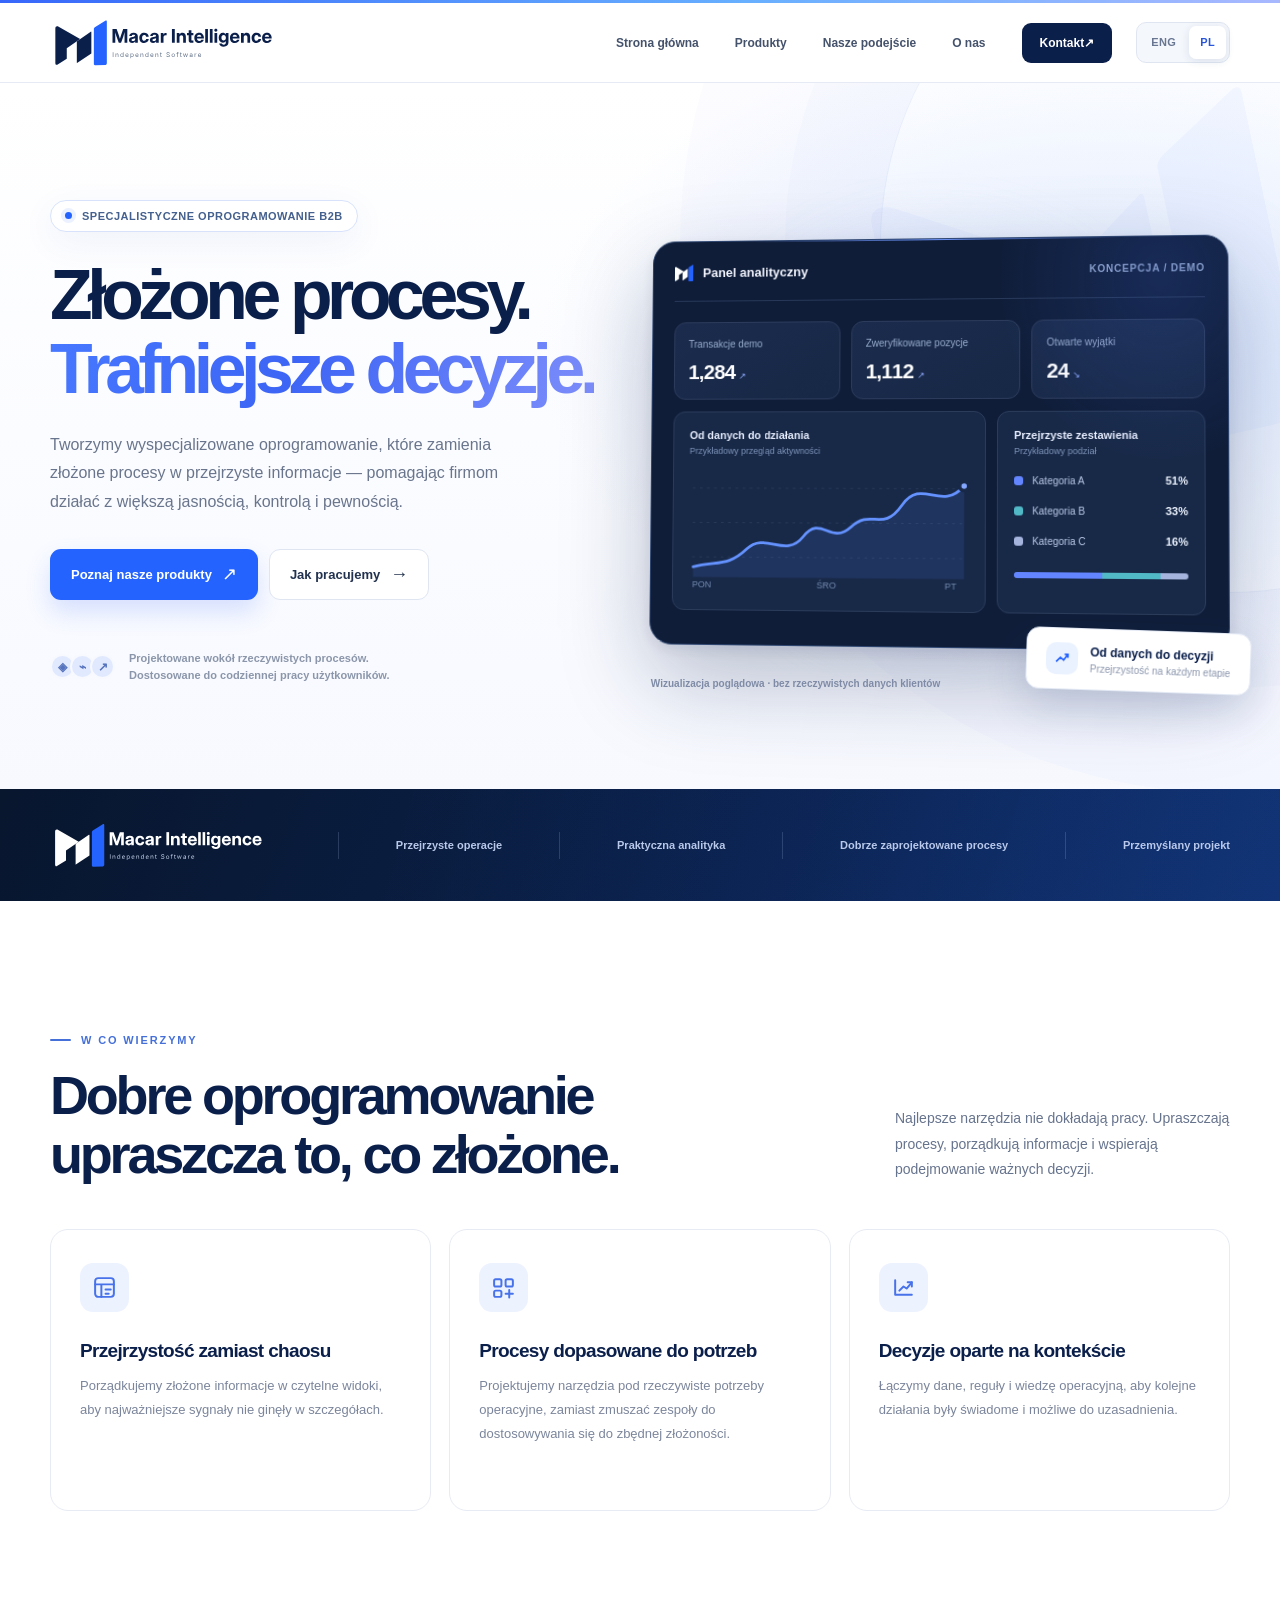
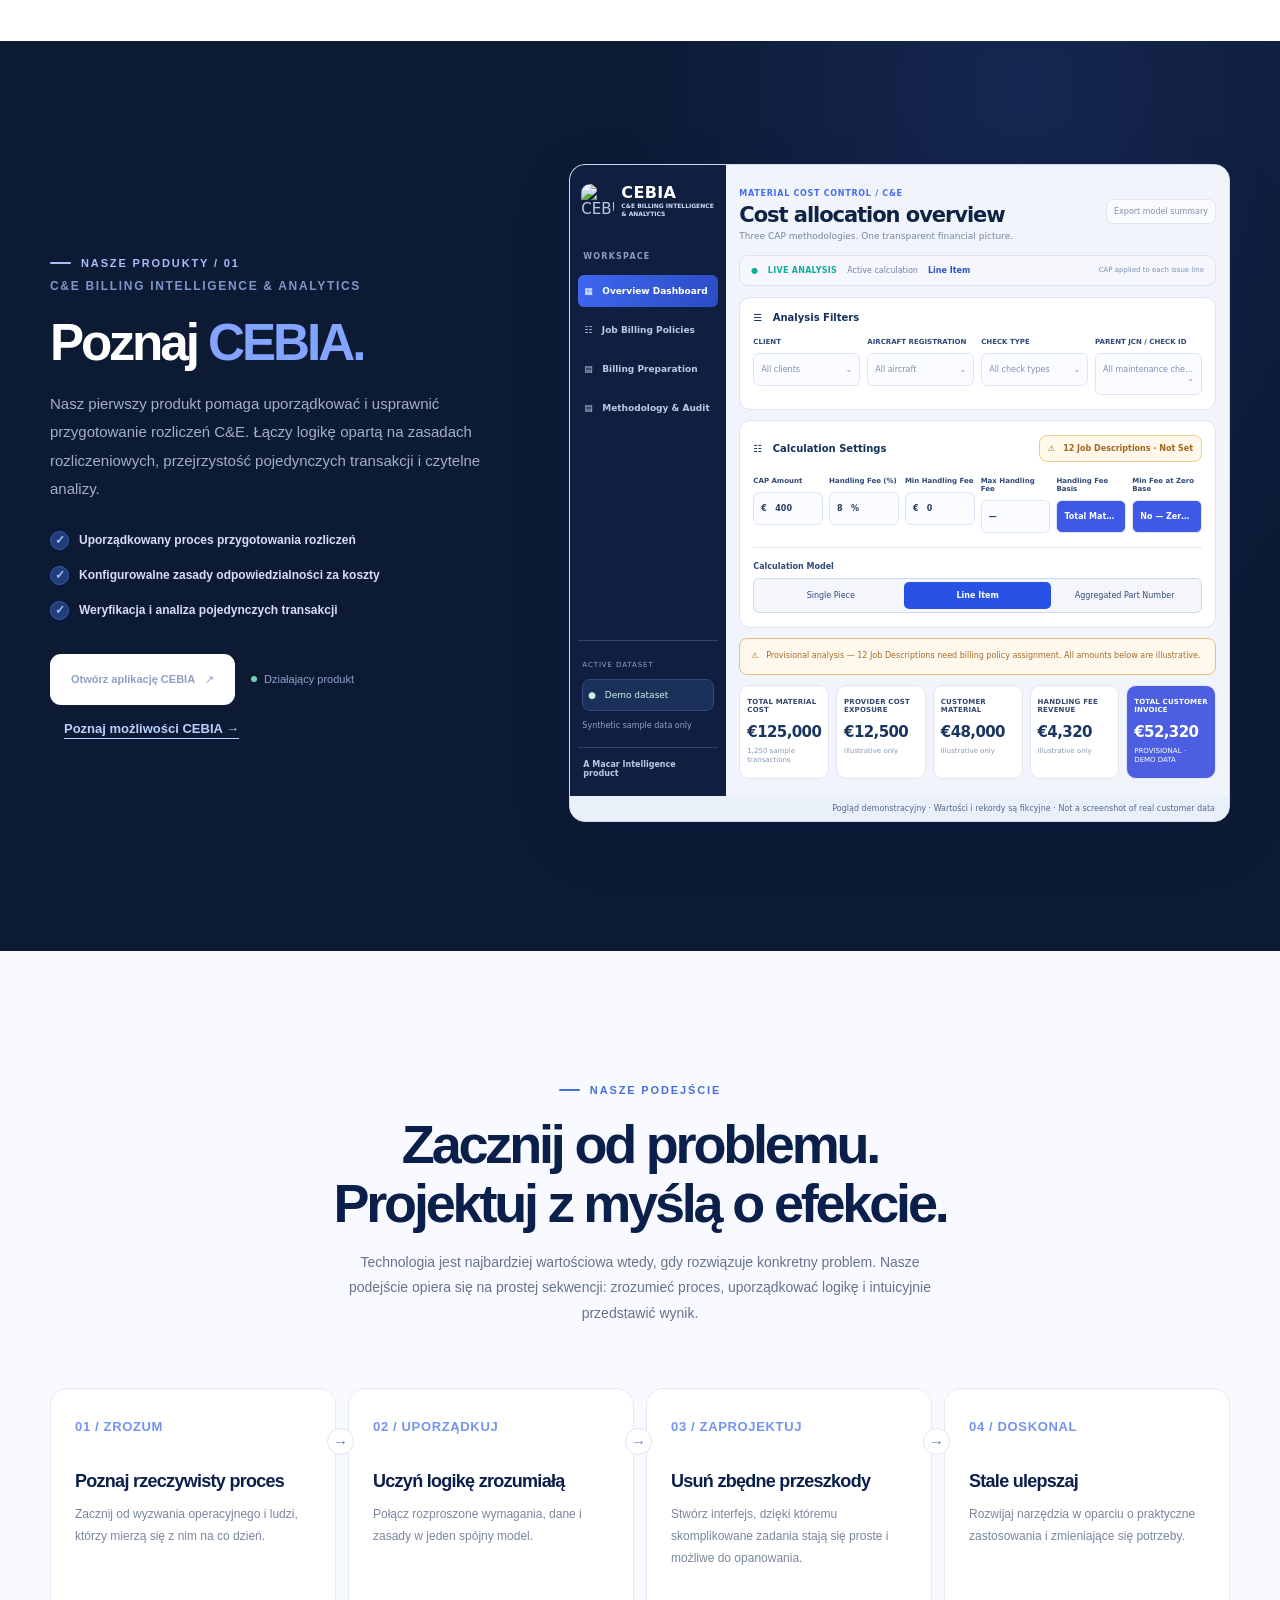
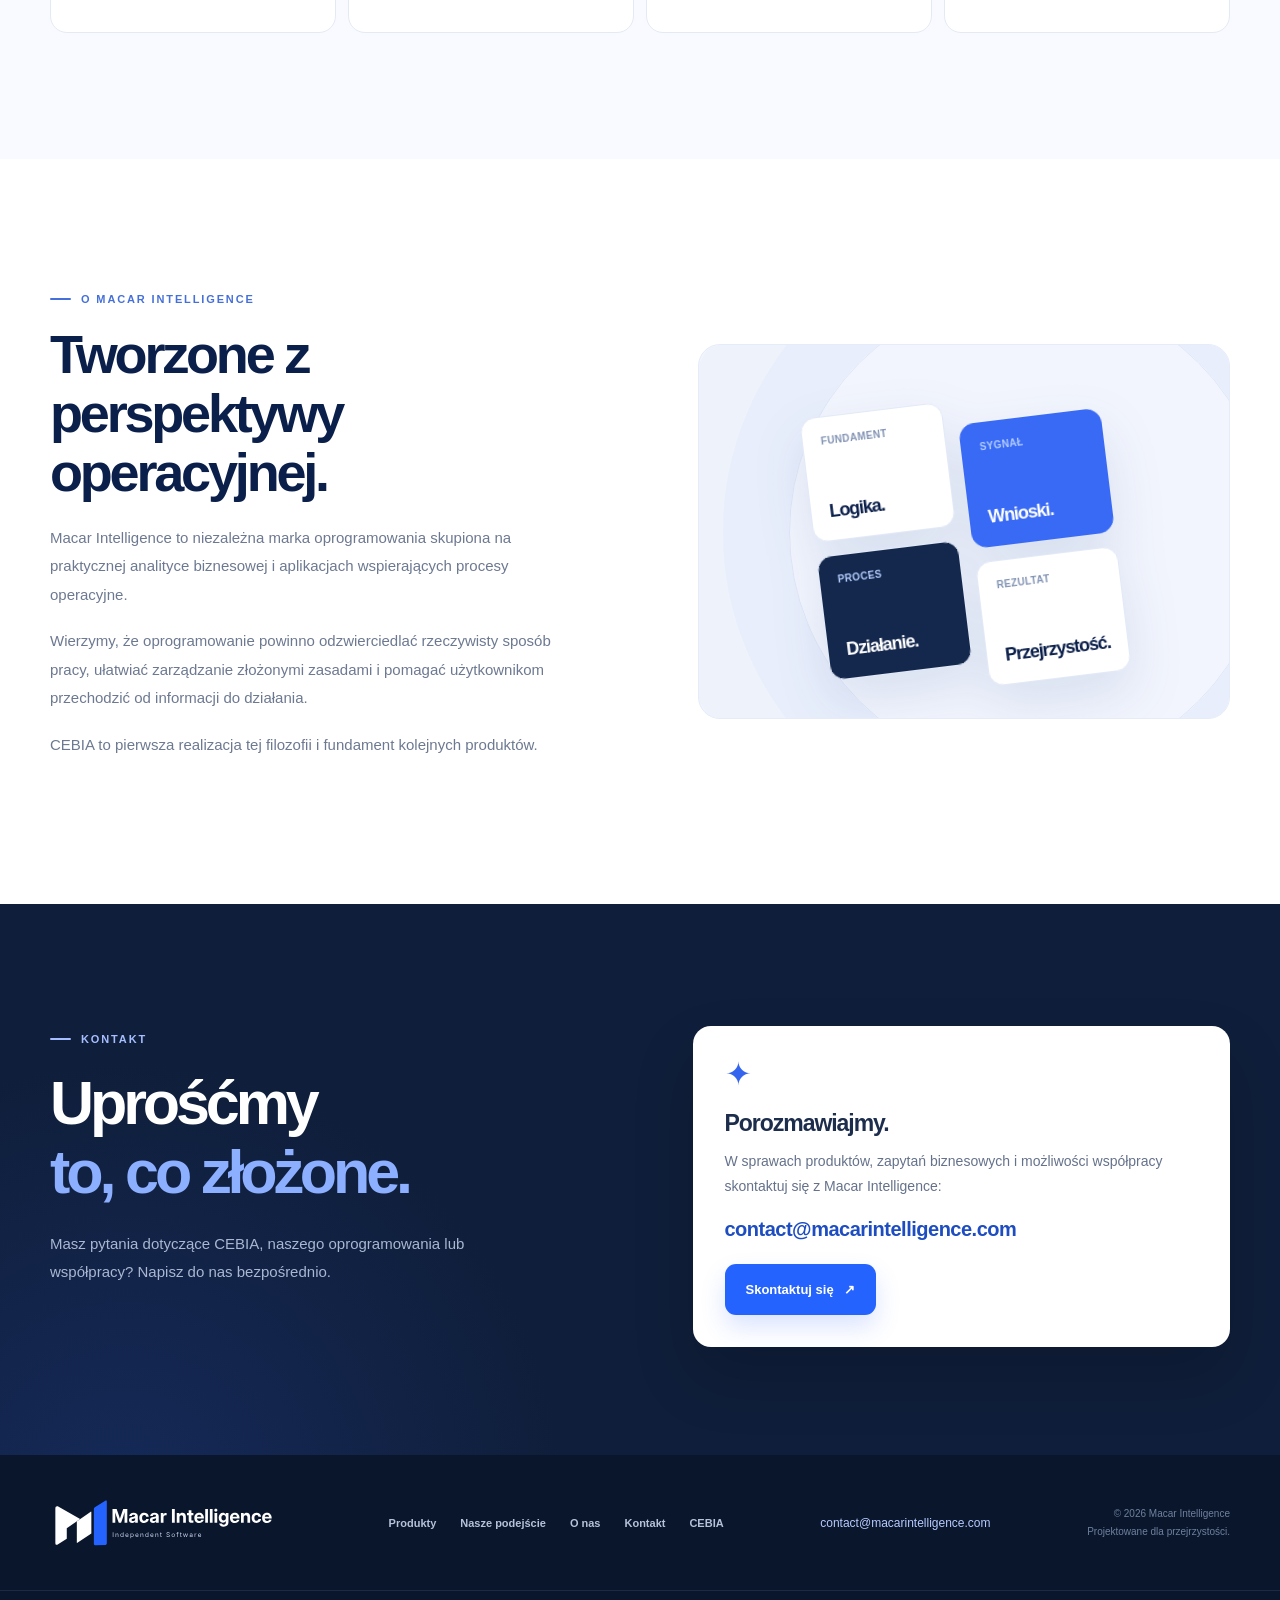
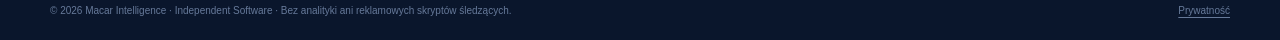
==== commit 050ff4a0: "Macar Intelligence v1.2.4" ====
--- a/public/pl/index.html
+++ b/public/pl/index.html
@@ -1,15 +1,14 @@
-<!doctype html>
+<!DOCTYPE html>
+
 <html lang="pl">
 <head>
 <meta charset="utf-8"/>
 <meta content="width=device-width, initial-scale=1" name="viewport"/>
 <meta content="#f8faff" name="theme-color"/>
-
 <meta content="Macar Intelligence tworzy specjalistyczne oprogramowanie usprawniające złożone procesy operacyjne. Poznaj aplikację CEBIA." name="description"/>
 <title>Macar Intelligence | Specjalistyczne oprogramowanie B2B</title>
-
 <link href="../assets/brand/favicon.svg" rel="icon" type="image/svg+xml"/>
-<meta content="index,follow,max-image-preview:large" name="robots"/><link href="https://macarintelligence.com/pl/" rel="canonical"/><link href="https://macarintelligence.com/" hreflang="en" rel="alternate"/><link href="https://macarintelligence.com/pl/" hreflang="pl" rel="alternate"/><link href="https://macarintelligence.com/" hreflang="x-default" rel="alternate"/><meta content="website" property="og:type"/><meta content="Macar Intelligence" property="og:site_name"/><meta content="Macar Intelligence | Specjalistyczne oprogramowanie B2B" property="og:title"/><meta content="Macar Intelligence tworzy specjalistyczne oprogramowanie usprawniające złożone procesy operacyjne. Poznaj aplikację CEBIA." property="og:description"/><meta content="https://macarintelligence.com/pl/" property="og:url"/><meta content="https://macarintelligence.com/assets/brand/social-preview.png" property="og:image"/><meta content="summary_large_image" name="twitter:card"/><meta content="Macar Intelligence | Specjalistyczne oprogramowanie B2B" name="twitter:title"/><meta content="Macar Intelligence tworzy specjalistyczne oprogramowanie usprawniające złożone procesy operacyjne. Poznaj aplikację CEBIA." name="twitter:description"/><link href="../assets/css/site.css" rel="stylesheet"/><link href="../assets/brand/apple-touch-icon.png" rel="apple-touch-icon"/><link href="../site.webmanifest" rel="manifest"/><script defer="" src="../assets/js/site.js"></script></head>
+<meta content="index,follow,max-image-preview:large" name="robots"/><link href="https://macarintelligence.com/pl/" rel="canonical"/><link href="https://macarintelligence.com/" hreflang="en" rel="alternate"/><link href="https://macarintelligence.com/pl/" hreflang="pl" rel="alternate"/><link href="https://macarintelligence.com/" hreflang="x-default" rel="alternate"/><meta content="website" property="og:type"/><meta content="Macar Intelligence" property="og:site_name"/><meta content="Macar Intelligence | Specjalistyczne oprogramowanie B2B" property="og:title"/><meta content="Macar Intelligence tworzy specjalistyczne oprogramowanie usprawniające złożone procesy operacyjne. Poznaj aplikację CEBIA." property="og:description"/><meta content="https://macarintelligence.com/pl/" property="og:url"/><meta content="https://macarintelligence.com/assets/brand/social-preview.png" property="og:image"/><meta content="summary_large_image" name="twitter:card"/><meta content="Macar Intelligence | Specjalistyczne oprogramowanie B2B" name="twitter:title"/><meta content="Macar Intelligence tworzy specjalistyczne oprogramowanie usprawniające złożone procesy operacyjne. Poznaj aplikację CEBIA." name="twitter:description"/><link href="../assets/css/site.css" rel="stylesheet"/><link href="../assets/brand/apple-touch-icon.png" rel="apple-touch-icon"/><link href="../site.webmanifest" rel="manifest"/><script defer="" src="../assets/js/site.js"></script><script type="application/ld+json">{"@context":"https://schema.org","@type":"Organization","@id":"https://macarintelligence.com/#organization","name":"Macar Intelligence","url":"https://macarintelligence.com/","logo":"https://macarintelligence.com/assets/brand/apple-touch-icon.png","email":"contact@macarintelligence.com","description":"Independent software focused on operational clarity and B2B analytics."}</script><script type="application/ld+json">{"@context":"https://schema.org","@type":"WebSite","@id":"https://macarintelligence.com/#website","name":"Macar Intelligence","url":"https://macarintelligence.com/","publisher":{"@id":"https://macarintelligence.com/#organization"},"inLanguage":["en","pl"]}</script></head>
 <body>
 <div aria-hidden="true" class="topline"></div>
 <header class="header">
@@ -17,7 +16,6 @@
 <a aria-label="Macar Intelligence — przejdź do strony głównej" class="brand" href="#home"><img alt="Macar Intelligence — Independent Software" class="brand-lockup" decoding="async" height="260" src="../assets/brand/macar-intelligence-primary.svg" width="1000"/></a>
 <div class="header-actions"><nav aria-label="Nawigacja główna" class="nav" id="mainnav"><a href="#home">Strona główna</a><a href="#products">Produkty</a><a href="#approach">Nasze podejście</a><a href="#about">O nas</a><a class="nav-contact" href="#contact"><span>Kontakt</span><span aria-hidden="true">↗</span></a></nav><div aria-label="Wybierz język" class="language-switch" role="navigation"><a aria-current="false" aria-label="English" class="lang-button" href="/" lang="en">ENG</a><a aria-current="page" aria-label="Polski" class="lang-button active" href="./" lang="pl">PL</a></div><button aria-controls="mainnav" aria-expanded="false" aria-label="Otwórz menu" class="mobile-toggle" id="mobileToggle"><svg fill="none" height="24" stroke="currentColor" stroke-linecap="round" stroke-width="2" viewbox="0 0 24 24" width="24"><path d="M4 7h16M4 12h16M4 17h16"></path></svg></button></div></div>
 </header>
-
 <main>
 <section class="hero" id="home">
 <div class="container hero-grid">
@@ -58,14 +56,17 @@
 <div class="container product-grid">
 <div class="product-copy reveal"><div class="eyebrow light">Nasze produkty / 01</div><div class="product-name">C&amp;E BILLING INTELLIGENCE &amp; ANALYTICS</div><h2 class="section-title"><span>Poznaj </span><span style="color:#83a5ff">CEBIA.</span></h2><p>Nasz pierwszy produkt pomaga uporządkować i usprawnić przygotowanie rozliczeń C&amp;E. Łączy logikę opartą na zasadach rozliczeniowych, przejrzystość pojedynczych transakcji i czytelne analizy.</p>
 <ul class="product-features"><li><span class="tick">✓</span><span>Uporządkowany proces przygotowania rozliczeń</span></li><li><span class="tick">✓</span><span>Konfigurowalne zasady odpowiedzialności za koszty</span></li><li><span class="tick">✓</span><span>Weryfikacja i analiza pojedynczych transakcji</span></li></ul>
-<div class="product-actions"><a class="button button-inverse" href="https://cebia.macarintelligence.com" rel="noopener noreferrer" target="_blank"><span>Otwórz aplikację CEBIA </span><span aria-hidden="true" class="arrow">↗</span></a><span><i></i><span>Działający produkt</span></span></div>
+<div class="product-actions"><a class="button button-inverse" href="https://cebia.macarintelligence.com" rel="noopener noreferrer" target="_blank"><span>Otwórz aplikację CEBIA </span><span aria-hidden="true" class="arrow">↗</span></a><span><i></i><span>Działający produkt</span></span><a class="product-details-link" href="/pl/products/cebia/">Poznaj możliwości CEBIA →</a></div>
 </div>
-<div aria-label="Poglądowy interfejs przygotowania rozliczeń CEBIA na danych demonstracyjnych" class="product-preview reveal">
-<div class="app-topbar"><div class="app-brand"><span class="cebia-symbol">C</span> CEBIA <span style="font-weight:500;color:#9aa6ba;margin-left:2px">/ Przygotowanie rozliczeń</span></div><span class="app-tag">DANE DEMO</span></div>
-<div class="app-content"><div class="app-eyebrow">Analityka rozliczeń</div><h3>Przegląd rozliczeń</h3><div class="app-cards"><div class="app-card"><small>Transakcje</small><b>1,248</b></div><div class="app-card"><small>Przypisane zasady</small><b>92%</b><em>↑</em></div><div class="app-card"><small>Do weryfikacji</small><b>18</b></div></div>
-<div class="app-table"><div class="app-table-title">Przegląd transakcji demo</div><div class="app-row head"><span>NR ZLECENIA</span><span>KATEGORIA</span><span>ODPOWIEDZIALNOŚĆ</span><span>STATUS</span></div><div class="app-row"><b>DEMO-101</b><span>Komponent</span><span>100% Klient + opłata</span><span><span class="app-status">Gotowe</span></span></div><div class="app-row"><b>DEMO-102</b><span>Materiał zużywalny</span><span>100% LST</span><span><span class="app-status">Gotowe</span></span></div><div class="app-row"><b>DEMO-103</b><span>Materiał</span><span>Nieustalone</span><span><span class="app-status blue">Weryfikacja</span></span></div><div class="app-row"><b>DEMO-104</b><span>Komponent</span><span>CAP + opłata manipulacyjna</span><span><span class="app-status">Gotowe</span></span></div></div>
-<div class="app-foot">Wizualizacja koncepcyjna · Dane przykładowe, nie jest to zrzut ekranu CEBIA</div></div>
-</div>
+<div class="cebia-live-mock cebia-actual-demo" role="img" aria-label="CEBIA product interface illustrative demo">
+<div class="cda-shell"><aside class="cda-sidebar"><div class="cda-brand"><img src="/assets/brand/cebia-logo-screenshot.png" alt="CEBIA logo"/><div><strong>CEBIA</strong><small>C&amp;E BILLING INTELLIGENCE &amp; ANALYTICS</small></div></div><div class="cda-sidebar-label">WORKSPACE</div><div class="cda-sidelink selected">▦ &nbsp; Overview Dashboard</div><div class="cda-sidelink">☷ &nbsp; Job Billing Policies</div><div class="cda-sidelink">▤ &nbsp; Billing Preparation</div><div class="cda-sidelink">▤ &nbsp; Methodology &amp; Audit</div><div class="cda-sample"><small>ACTIVE DATASET</small><div>● &nbsp; Demo dataset</div><span>Synthetic sample data only</span></div><div class="cda-sidebar-foot">A Macar Intelligence product</div></aside>
+<div class="cda-content"><div class="cda-head"><div><span>MATERIAL COST CONTROL / C&amp;E</span><h3>Cost allocation overview</h3><p>Three CAP methodologies. One transparent financial picture.</p></div><span class="cda-export">Export model summary</span></div>
+<div class="cda-state"><b>● &nbsp; LIVE ANALYSIS</b><span>Active calculation</span><strong>Line Item</strong><small>CAP applied to each issue line</small></div>
+<div class="cda-panel"><div class="cda-panel-title">☰ &nbsp; Analysis Filters</div><div class="cda-filters"><div><small>CLIENT</small><span>All clients <i>⌄</i></span></div><div><small>AIRCRAFT REGISTRATION</small><span>All aircraft <i>⌄</i></span></div><div><small>CHECK TYPE</small><span>All check types <i>⌄</i></span></div><div><small>PARENT JCN / CHECK ID</small><span>All maintenance checks <i>⌄</i></span></div></div></div>
+<div class="cda-panel cda-settings"><div class="cda-panel-title cda-settings-head">☷ &nbsp; Calculation Settings <span class="cda-unset">⚠ &nbsp; 12 Job Descriptions · Not Set</span></div><div class="cda-settings-grid"><div><small>CAP Amount</small><span>€ &nbsp; 400</span></div><div><small>Handling Fee (%)</small><span>8 &nbsp; %</span></div><div><small>Min Handling Fee</small><span>€ &nbsp; 0</span></div><div><small>Max Handling Fee</small><span>—</span></div><div><small>Handling Fee Basis</small><span class="cda-blue">Total Material</span></div><div><small>Min Fee at Zero Base</small><span class="cda-blue">No — Zero Fee</span></div></div><div class="cda-model-label">Calculation Model</div><div class="cda-model"><span>Single Piece</span><strong>Line Item</strong><span>Aggregated Part Number</span></div></div>
+<div class="cda-banner">⚠ &nbsp; Provisional analysis — 12 Job Descriptions need billing policy assignment. All amounts below are illustrative.</div>
+<div class="cda-kpis"><div><small>TOTAL MATERIAL COST</small><strong>€125,000</strong><span>1,250 sample transactions</span></div><div><small>PROVIDER COST EXPOSURE</small><strong>€12,500</strong><span>Illustrative only</span></div><div><small>CUSTOMER MATERIAL</small><strong>€48,000</strong><span>Illustrative only</span></div><div><small>HANDLING FEE REVENUE</small><strong>€4,320</strong><span>Illustrative only</span></div><div class="cda-invoice"><small>TOTAL CUSTOMER INVOICE</small><strong>€52,320</strong><span>PROVISIONAL · DEMO DATA</span></div></div>
+</div></div><div class="cda-caption">Pogląd demonstracyjny · Wartości i rekordy są fikcyjne · Not a screenshot of real customer data</div></div>
 </div>
 </section>
 <section class="approach" id="approach">
@@ -78,8 +79,7 @@
 <div class="contact-form contact-placeholder reveal"><div aria-hidden="true" class="contact-icon">✦</div><h3>Porozmawiajmy.</h3><p>W sprawach produktów, zapytań biznesowych i możliwości współpracy skontaktuj się z Macar Intelligence:</p><a class="contact-email" href="mailto:contact@macarintelligence.com">contact@macarintelligence.com</a><a class="button button-primary" href="mailto:contact@macarintelligence.com?subject=Macar%20Intelligence%20%E2%80%94%20Zapytanie">Skontaktuj się <span aria-hidden="true">↗</span></a></div>
 </div></section>
 </main>
-<footer class="footer"><div class="container footer-grid"><a class="brand" href="#home"><img alt="Macar Intelligence — Independent Software" class="brand-lockup" decoding="async" height="260" src="../assets/brand/macar-intelligence-reverse.svg" width="1000"/></a><nav aria-label="Nawigacja w stopce" class="footer-links"><a href="#products">Produkty</a><a href="#approach">Nasze podejście</a><a href="#about">O nas</a><a href="#contact">Kontakt</a></nav><a class="footer-email" href="mailto:contact@macarintelligence.com" aria-label="Napisz do Macar Intelligence">contact@macarintelligence.com</a><div class="copyright">© 2026 Macar Intelligence<br/><span>Projektowane dla przejrzystości.</span></div></div></footer>
+<footer class="footer"><div class="container footer-grid"><a class="brand" href="#home"><img alt="Macar Intelligence — Independent Software" class="brand-lockup" decoding="async" height="260" src="../assets/brand/macar-intelligence-reverse.svg" width="1000"/></a><nav aria-label="Nawigacja w stopce" class="footer-links"><a href="#products">Produkty</a><a href="#approach">Nasze podejście</a><a href="#about">O nas</a><a href="#contact">Kontakt</a><a href="/pl/products/cebia/">CEBIA</a></nav><a aria-label="Napisz do Macar Intelligence" class="footer-email" href="mailto:contact@macarintelligence.com">contact@macarintelligence.com</a><div class="copyright">© 2026 Macar Intelligence<br/><span>Projektowane dla przejrzystości.</span></div></div></footer>
 <div class="legal"><div class="container legal-container"><span>© 2026 Macar Intelligence · Independent Software · Bez analityki ani reklamowych skryptów śledzących.</span><a href="privacy/">Prywatność</a></div></div>
-
 </body>
 </html>
--- a/public/assets/css/site.css
+++ b/public/assets/css/site.css
@@ -214,3 +214,74 @@
 .footer-email{font-size:12px;color:#b6caff;text-decoration:none;overflow-wrap:anywhere;}
 .footer-email:hover,.footer-email:focus-visible{color:#fff;text-decoration:underline;text-underline-offset:4px;}
 @media(max-width:610px){.contact-email{font-size:16px;}.footer-email{font-size:12px;}}
+
+/* v1.2 — dedicated SEO product page, aligned with the existing brand */
+.product-details-link{display:inline-flex;align-items:center;color:#b9d0ff;text-decoration:underline;text-underline-offset:5px;font-weight:750;font-size:13px;margin-left:14px;white-space:nowrap}
+.product-details-link:hover{color:#fff}
+.cebia-detail{color:#0b1f4b}
+.cebia-intro{position:relative;background:radial-gradient(ellipse at 85% 35%,#e2ebff 0%,transparent 67%),linear-gradient(180deg,#fff,#f7f9ff);padding:58px 0 95px;overflow:hidden}
+.cebia-back{display:inline-block;font-size:12px;font-weight:750;color:#5e6c87;margin-bottom:55px;text-decoration:none}
+.cebia-back:hover{color:#2563ff}
+.cebia-hero{display:grid;grid-template-columns:1.18fr .82fr;gap:70px;align-items:center}
+.cebia-brand-small{margin-top:20px;font-weight:850;color:#2563ff;letter-spacing:.06em;font-size:14px}
+.cebia-brand-small span{color:#64748b;letter-spacing:0;font-size:12px;font-weight:600}
+.cebia-intro h1{font-size:clamp(46px,5.15vw,78px);line-height:1.075;letter-spacing:-.073em;max-width:760px;margin:17px 0 25px}
+.cebia-lead{color:#586984;line-height:1.82;font-size:17px;max-width:620px;margin-bottom:29px}
+.cebia-hero-actions{display:flex;flex-wrap:wrap;gap:12px}
+.cebia-hero-note{font-size:11px;color:#74839d;margin-top:25px}
+.cebia-decoration{border:1px solid #d9e3f7;border-radius:26px;min-height:392px;position:relative;background:linear-gradient(135deg,#0c1e42,#15346a);box-shadow:0 36px 70px rgba(11,31,75,.14);overflow:hidden;display:flex;align-items:center;justify-content:center}
+.cebia-decoration:after{content:"";position:absolute;width:280px;height:280px;right:-100px;top:-60px;border:1px solid rgba(140,179,255,.23);border-radius:50%;box-shadow:0 0 0 60px rgba(58,102,219,.05)}
+.cebia-symbol-large{font-size:160px;line-height:1;font-weight:900;color:white;letter-spacing:-.09em;text-shadow:0 16px 65px rgba(59,113,255,.5)}
+.cebia-decoration-mark{height:96px;width:12px;border-radius:8px;background:#2563ff;transform:rotate(25deg);margin-left:10px}
+.cebia-decoration p{position:absolute;bottom:22px;left:30px;color:#b6c9ee;font-size:11px;letter-spacing:.09em}
+.cebia-features{padding:100px 0 110px;background:white}
+.cebia-features h2{margin:13px 0 36px}
+.cebia-card-grid{display:grid;grid-template-columns:repeat(3,1fr);gap:20px}
+.cebia-card{padding:35px;border-radius:20px;background:#f6f8fc;border:1px solid #e2e9f4;min-height:248px}
+.cebia-n{display:inline-block;font-weight:850;color:#2563ff;font-size:13px;margin-bottom:35px}
+.cebia-card h3{font-size:20px;letter-spacing:-.03em;line-height:1.25;margin:0 0 16px;color:#0b1f4b}
+.cebia-card p{font-size:13px;line-height:1.8;color:#65748c;margin:0}
+.cebia-demo-section{padding:100px 0;background:linear-gradient(120deg,#0a1939,#0d2759);color:#fff}
+.cebia-demo-grid{display:grid;grid-template-columns:.83fr 1.17fr;gap:60px;align-items:center}
+.cebia-demo-section h2{color:#fff;font-size:clamp(36px,4.2vw,54px);letter-spacing:-.058em;line-height:1.13;margin:15px 0 35px}
+.cebia-steps{display:grid;gap:18px}
+.cebia-step{padding:17px 0;border-top:1px solid #35466c}
+.cebia-step span{color:#a4bbff;font-weight:850;font-size:11px;letter-spacing:.075em}
+.cebia-step p{font-size:13px;line-height:1.7;color:#d6e1fa;margin:8px 0 0}
+.cebia-demo-section .product-preview{transform:none;width:100%;max-width:100%}
+.cebia-demo-disclaimer{font-size:11px;color:#aabde2;text-align:right;margin:14px 0 0}
+.cebia-bottom{background:#f5f8ff;padding:37px 0}
+.cebia-bottom .container{display:flex;justify-content:space-between;align-items:center;gap:28px}
+.cebia-bottom p{font-size:12px;line-height:1.8;color:#67748f;max-width:690px;margin:0}
+.cebia-bottom a{color:#2563ff;font-weight:800;font-size:13px;text-decoration:none;white-space:nowrap}
+@media(max-width:1020px){.cebia-hero{gap:25px}.cebia-demo-grid{grid-template-columns:1fr;gap:35px}.cebia-demo-section .product-preview{max-width:730px}.cebia-hero{grid-template-columns:1fr 0.8fr}}
+@media(max-width:760px){.cebia-hero{grid-template-columns:1fr}.cebia-intro{padding-bottom:64px}.cebia-back{margin-bottom:30px}.cebia-decoration{min-height:270px}.cebia-card-grid{grid-template-columns:1fr}.cebia-card{min-height:auto}.cebia-features,.cebia-demo-section{padding:74px 0}.cebia-bottom .container{display:block}.cebia-bottom a{display:block;margin-top:15px}.product-details-link{margin-left:0;margin-top:16px}.cebia-intro h1{font-size:clamp(43px,9vw,68px)}}
+@media(max-width:610px){.cebia-decoration{min-height:238px}.cebia-hero-actions{flex-direction:column;align-items:stretch}.cebia-hero-actions .button{justify-content:center}.cebia-demo-disclaimer{text-align:left}.cebia-features h2{font-size:38px}}
+
+/* CEBIA illustrative product demo — version 1.2.1; deliberately synthetic */
+.cebia-live-mock{width:100%;overflow:hidden;color:#152642;background:#f3f6fb;border:1px solid #cbd8ed;border-radius:16px;box-shadow:0 22px 70px rgba(2,14,41,.21);font-family:Inter,system-ui,sans-serif;transform:rotate(.35deg)}
+.cm-header{display:flex;align-items:center;justify-content:space-between;background:#fff;border-bottom:1px solid #e3e9f4;padding:13px 17px;gap:12px}
+.cm-identity{display:flex;align-items:center;gap:10px;min-width:0}.cm-logo{display:block;flex:none;border-radius:10px;width:36px;height:36px}.cm-id-text{min-width:0;display:flex;flex-direction:column;gap:2px}.cm-id-text strong{font-size:16px;letter-spacing:-.04em;color:#102751}.cm-id-text small{font-size:9px;color:#70819b;white-space:nowrap;overflow:hidden;text-overflow:ellipsis}.cm-demo-flag{font-size:9px;font-weight:800;letter-spacing:.07em;border:1px solid #d6e4ff;background:#edf4ff;color:#2b5dd6;border-radius:50px;padding:7px 9px;white-space:nowrap}
+.cm-layout{display:grid;grid-template-columns:134px minmax(0,1fr);min-height:348px}.cm-sidebar{background:#11264c;color:#aebfdd;padding:20px 9px;display:flex;flex-direction:column;gap:7px}.cm-sidebar-title{font-size:8px;letter-spacing:.14em;color:#738eb8;margin:0 8px 10px;font-weight:800}.cm-side-item{display:flex;gap:7px;align-items:center;font-size:9px;padding:10px 8px;border-radius:7px;line-height:1.35}.cm-side-item.active{background:#2a4e93;color:#fff;font-weight:740}.cm-sidebar-bottom{margin:auto 6px 0;padding-top:25px;font-size:7px;letter-spacing:.04em;color:#6f87ac;line-height:1.5}
+.cm-main{padding:19px 17px 15px;min-width:0}.cm-topline{display:flex;justify-content:space-between;gap:10px;align-items:center;margin-bottom:15px}.cm-topline small{font-size:8px;letter-spacing:.1em;color:#778bac;font-weight:800}.cm-topline h3{font-size:18px;letter-spacing:-.04em;margin:4px 0 0;color:#142c54}.cm-model-pill{font-size:9px;color:#4f6a90;border:1px solid #dce5f3;background:#fff;padding:7px 10px;border-radius:7px;white-space:nowrap}.cm-model-pill i{display:inline-block;width:5px;height:5px;border-radius:50%;background:#5cbb9b;margin-left:4px}
+.cm-metrics{display:grid;grid-template-columns:repeat(3,minmax(0,1fr));gap:8px;margin-bottom:11px}.cm-metric{min-width:0;padding:12px;background:#fff;border:1px solid #e1e8f2;border-radius:9px}.cm-metric small{display:block;color:#7c8aa1;font-size:9px;line-height:1.35;min-height:23px}.cm-metric strong{display:block;color:#153567;font-size:21px;letter-spacing:-.06em;margin:2px 0 3px}.cm-metric span{color:#9ba9bc;font-size:8px}.cm-metric.attention{background:#fffaf4;border-color:#f7dcba}.cm-metric.attention strong{color:#ab6a22}.cm-metric strong b{font-size:12px;vertical-align:3px}
+.cm-workgrid{display:grid;grid-template-columns:1.25fr .9fr;gap:8px;margin-bottom:11px}.cm-chart,.cm-review,.cm-table{background:#fff;border:1px solid #e1e8f2;border-radius:9px;min-width:0;overflow:hidden}.cm-chart,.cm-review{padding:13px 12px}.cm-blocktop{display:flex;justify-content:space-between;gap:8px;align-items:center}.cm-blocktop strong{color:#1c3459;font-size:10px}.cm-blocktop>span{font-size:8px;color:#9aacc4;white-space:nowrap}.cm-stackbar{display:flex;overflow:hidden;height:12px;border-radius:6px;margin:19px 0 14px;gap:2px}.cm-stackbar i:nth-child(1){background:#3473f5;flex:5}.cm-stackbar i:nth-child(2){background:#1a3266;flex:3}.cm-stackbar i:nth-child(3){background:#83b1ff;flex:2}.cm-stackbar i:nth-child(4){background:#f4ad54;flex:1}.cm-legend{display:flex;gap:7px 11px;flex-wrap:wrap}.cm-legend span{font-size:8px;color:#7283a0;display:flex;gap:4px;align-items:center}.cm-legend i{width:7px;height:7px;display:inline-block;border-radius:2px}.cm-alert{background:#fff0dd;color:#a06a29!important;padding:5px 7px;border-radius:6px;font-weight:750}.cm-review p{font-size:9px;line-height:1.65;margin:12px 0;color:#6b7f9b}.cm-review-line{display:flex;align-items:center;gap:7px;font-size:8px;border-top:1px solid #ebeff5;padding-top:10px}.cm-review-line b{font-size:8px;color:#355079}.cm-review-line small{margin-left:auto;color:#ba7725;font-size:8px}.cm-dot{width:8px;height:8px;background:#f1b15c;border-radius:50%}
+.cm-table .cm-blocktop{padding:12px 12px 10px}.cm-tr{display:grid;grid-template-columns:.9fr 1fr 1.4fr .5fr;align-items:center;gap:6px;padding:9px 12px;border-top:1px solid #edf1f6;font-size:9px;color:#60718b}.cm-tr.head{font-size:7px;letter-spacing:.03em;font-weight:800;color:#97a4b7;background:#f9fbfe}.cm-tr b{color:#29466f;font-size:9px}.cm-tr em{font-style:normal;font-size:8px;font-weight:750;color:#237857;background:#e8f6ef;padding:4px 5px;border-radius:5px;text-align:center}.cm-tr em.pending{color:#a9702b;background:#fff3e2}.cm-disclaimer{font-size:8px;text-align:right;padding:9px 14px;color:#8495af;background:#eef3fa}
+@media(max-width:650px){.cm-layout{grid-template-columns:47px minmax(0,1fr)}.cm-sidebar{padding:15px 5px}.cm-sidebar-title,.cm-sidebar-bottom,.cm-side-item span{display:none}.cm-side-item{justify-content:center;padding:9px 0;font-size:14px}.cm-main{padding:11px}.cm-topline h3{font-size:15px}.cm-metrics{gap:5px}.cm-metric{padding:8px 7px}.cm-metric small{font-size:8px}.cm-metric strong{font-size:17px}.cm-metric span{font-size:7px}.cm-workgrid{grid-template-columns:1fr}.cm-review{display:none}.cm-tr{padding:8px 6px;font-size:8px;grid-template-columns:.95fr 1fr 1.35fr .55fr;gap:3px}.cm-tr.head{font-size:6px}.cm-tr b{font-size:8px}.cm-tr em{font-size:7px}.cm-id-text small{font-size:7px}.cm-demo-flag{font-size:7px;padding:5px}.cm-legend span{font-size:7px}}
+@media(max-width:385px){.cm-tr{grid-template-columns:.85fr 1.2fr 1.2fr}.cm-tr>:nth-child(2){display:none}.cm-topline .cm-model-pill{display:none}.cm-id-text small{max-width:185px}}
+
+/* CEBIA UI mock v1.2.2 based on reference screenshot, synthetic data throughout */
+.cebia-actual-demo{font-family:Inter,system-ui,sans-serif;transform:none;background:#f1f5fb;border-radius:16px;box-shadow:0 18px 56px rgba(11,31,75,.14)}
+.cda-shell{display:grid;grid-template-columns:156px minmax(0,1fr);background:#f1f4fa;min-height:415px;overflow:hidden}
+.cda-sidebar{display:flex;flex-direction:column;min-width:0;background:#101f40;color:#bdc9e4;padding:14px 8px;gap:7px}
+.cda-brand{display:flex;align-items:center;gap:7px;padding:4px 3px 20px}.cda-brand img{height:33px;width:33px;object-fit:cover;border-radius:9px;flex:none}.cda-brand strong{display:block;font-size:16px;letter-spacing:.02em;color:#fff}.cda-brand small{display:block;font-size:6px;font-weight:700;line-height:1.35;max-width:96px;color:#d0ddf5}
+.cda-sidebar-label{font-size:8px;letter-spacing:.15em;color:#899dc4;font-weight:800;padding:7px 5px}.cda-sidelink{padding:11px 6px;border-radius:6px;font-size:9px;font-weight:650;white-space:nowrap}.cda-sidelink.selected{background:linear-gradient(105deg,#3e67ef,#2b4dc3);color:white}
+.cda-sample{margin-top:auto;border-top:1px solid #31446a;padding:12px 4px 8px}.cda-sample small{font-size:7px;letter-spacing:.13em;color:#91a4cb}.cda-sample div{font-size:9px;background:#1b3159;border:1px solid #314878;border-radius:8px;padding:10px 5px;color:#c8f5e8;margin:8px 0 3px}.cda-sample span{font-size:8px;line-height:1.4;color:#91a2c1}.cda-sidebar-foot{font-size:8px;font-weight:700;border-top:1px solid #31446a;padding:12px 5px 4px}
+.cda-content{padding:17px 13px;min-width:0}.cda-head{display:flex;align-items:center;justify-content:space-between;gap:8px;margin:0 0 14px}.cda-head span:first-child{font-size:8px;letter-spacing:.09em;font-weight:850;color:#456cf3}.cda-head h3{font-size:21px;color:#0f2445;letter-spacing:-.05em;line-height:1.1;margin:4px 0}.cda-head p{font-size:9px;color:#7486a5;margin:0}.cda-export{padding:7px;border:1px solid #e0e7f4;color:#8491ab;font-size:8px;border-radius:7px;background:#f9fbff;white-space:nowrap}
+.cda-state{display:flex;align-items:center;gap:10px;padding:10px 11px;background:#f5f7fd;border:1px solid #d9e3f4;border-radius:9px;margin-bottom:11px;font-size:8px;color:#7283ab}.cda-state b{color:#11ac9c;letter-spacing:.035em}.cda-state strong{color:#3055c2}.cda-state small{margin-left:auto;color:#7990b6;font-size:7px}
+.cda-panel{background:#fff;border:1px solid #dbe4f2;border-radius:11px;padding:14px 13px;margin-bottom:10px}.cda-panel-title{font-size:10px;color:#14315b;font-weight:850;margin:0 0 15px}.cda-filters{display:grid;grid-template-columns:repeat(4,minmax(0,1fr));gap:7px}.cda-filters small,.cda-settings-grid small{display:block;font-size:7px;font-weight:800;color:#304976;margin-bottom:7px}.cda-filters span,.cda-settings-grid span{display:block;color:#7f91b0;font-size:8px;background:#fbfcff;border:1px solid #dbe6f6;border-radius:6px;padding:11px 7px;white-space:nowrap;overflow:hidden;text-overflow:ellipsis}.cda-filters i{float:right;font-style:normal}
+.cda-settings-head{display:flex;justify-content:space-between;gap:8px;align-items:center}.cda-unset{font-size:8px;color:#a4671f;background:#fff8eb;border:1px solid #f1ca89;padding:8px;border-radius:8px;white-space:nowrap}.cda-settings-grid{display:grid;grid-template-columns:repeat(6,minmax(0,1fr));gap:6px;border-bottom:1px solid #e4eafa;padding-bottom:14px}.cda-settings-grid span{color:#273b65;font-weight:700}.cda-settings-grid span.cda-blue{background:#3d59e6;color:white;text-align:center}.cda-model-label{font-size:8px;color:#304976;font-weight:800;margin:14px 0 7px}.cda-model{display:grid;grid-template-columns:repeat(3,1fr);border:1px solid #cbd8f2;border-radius:6px;background:#f4f6fc;padding:3px;font-size:8px;text-align:center;align-items:center;color:#344b7a}.cda-model strong{background:#2852e6;color:white;padding:9px 4px;border-radius:5px}
+.cda-banner{border:1px solid #e9be7b;border-radius:8px;background:#fff9ed;color:#a66a26;font-size:8px;padding:11px;margin-bottom:10px;line-height:1.6}
+.cda-kpis{display:grid;grid-template-columns:repeat(5,minmax(0,1fr));gap:7px}.cda-kpis>div{border:1px solid #e1e7f2;border-radius:10px;background:white;padding:12px 7px;min-width:0}.cda-kpis small{font-size:7px;display:block;min-height:25px;font-weight:850;letter-spacing:.025em;color:#35456d}.cda-kpis strong{font-size:15px;display:block;letter-spacing:-.04em;white-space:nowrap;color:#1a3660}.cda-kpis span{font-size:7px;color:#8799b6;line-height:1.4;display:block;margin-top:6px}.cda-kpis .cda-invoice{background:#4b5fe0}.cda-kpis .cda-invoice *{color:white}.cda-caption{padding:8px 14px;font-size:8px;text-align:right;background:#eaf0fa;color:#52698c}
+@media(max-width:700px){.cda-shell{grid-template-columns:48px minmax(0,1fr)}.cda-brand{justify-content:center;padding:4px 0 15px}.cda-brand>div,.cda-sidebar-label,.cda-sidelink,.cda-sample,.cda-sidebar-foot{display:none}.cda-content{padding:9px}.cda-head h3{font-size:15px}.cda-export,.cda-state small{display:none}.cda-state{flex-wrap:wrap}.cda-filters{grid-template-columns:repeat(2,minmax(0,1fr))}.cda-settings-grid{grid-template-columns:repeat(3,minmax(0,1fr))}.cda-kpis{grid-template-columns:repeat(3,minmax(0,1fr))}.cda-kpis strong{font-size:14px}.cda-kpis small{font-size:7px}.cda-unset{font-size:7px;padding:5px}.cda-panel{padding:10px 8px}.cda-kpis .cda-invoice{grid-column:span 2}}
+@media(max-width:390px){.cda-filters>div:nth-child(n+3){display:none}.cda-settings-grid{grid-template-columns:repeat(2,minmax(0,1fr))}.cda-head h3{font-size:13px}.cda-settings-head{display:block}.cda-unset{display:inline-block;margin:8px 0}}
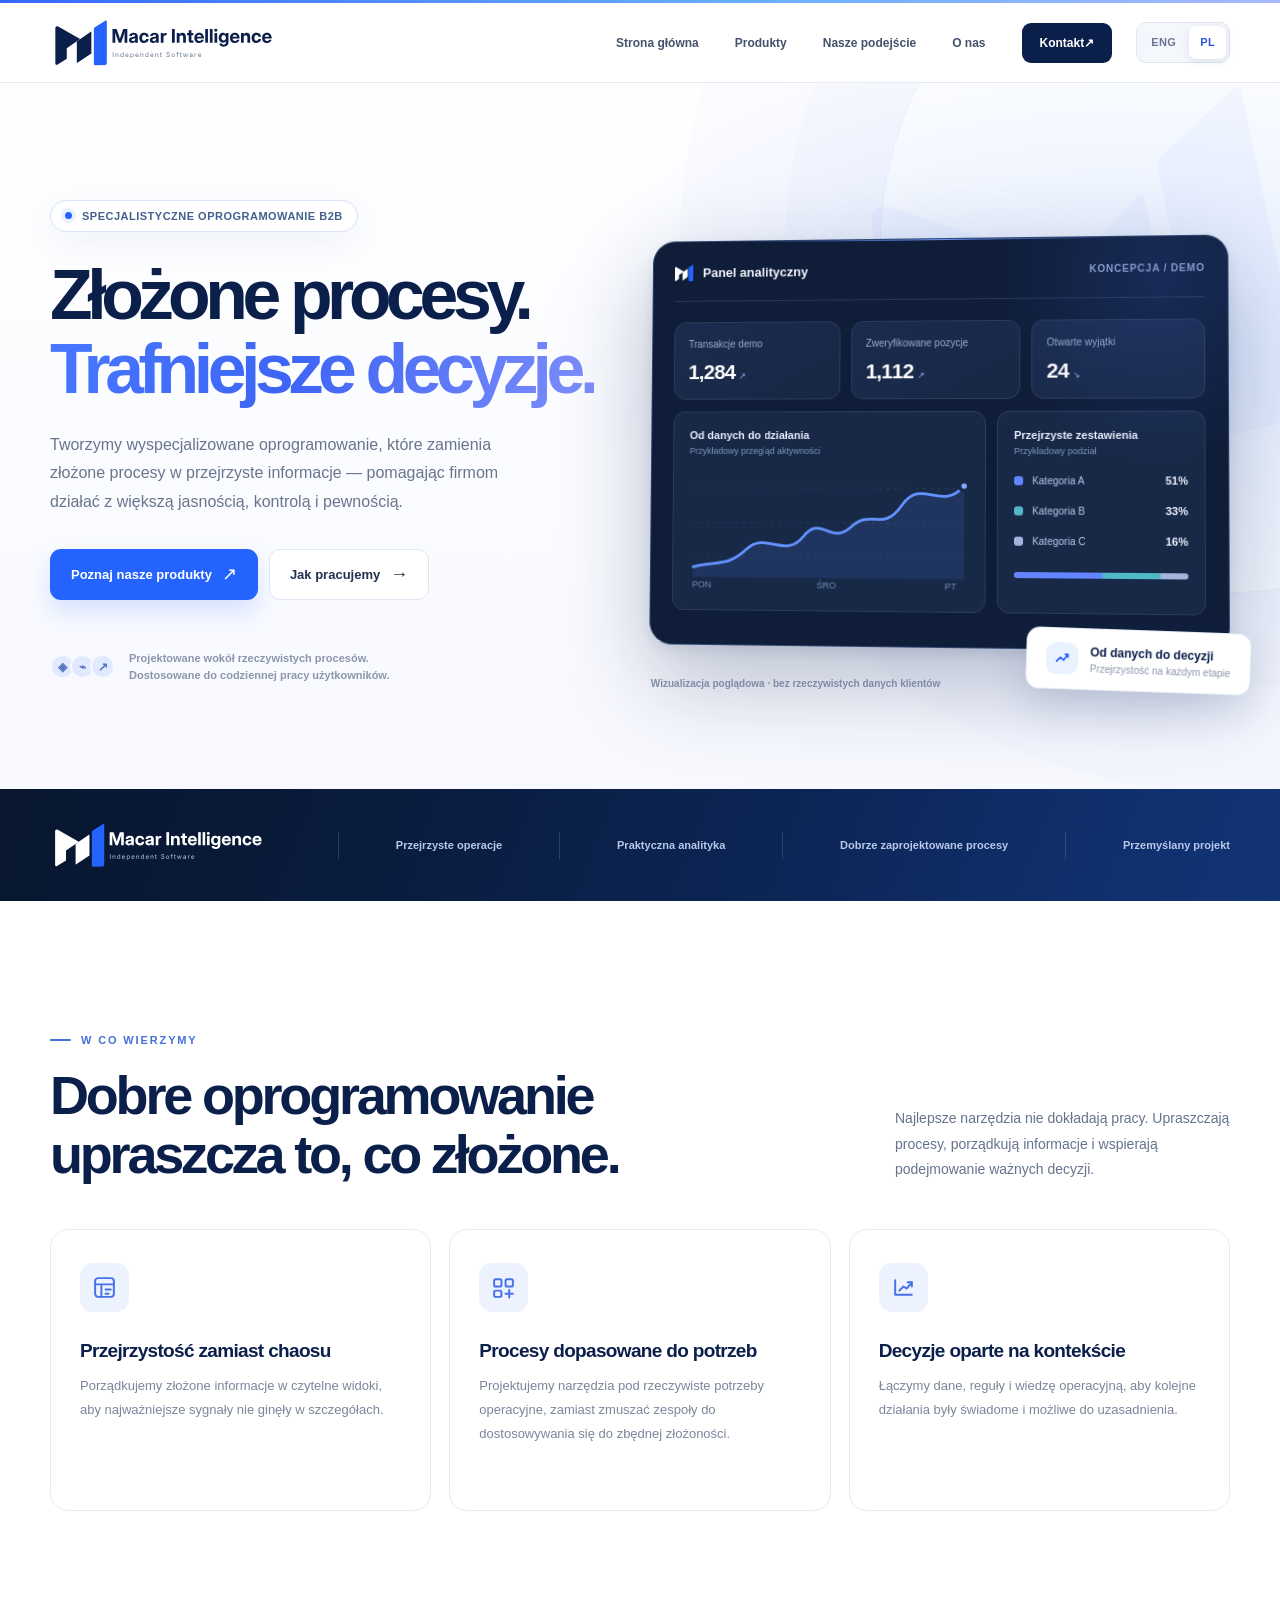
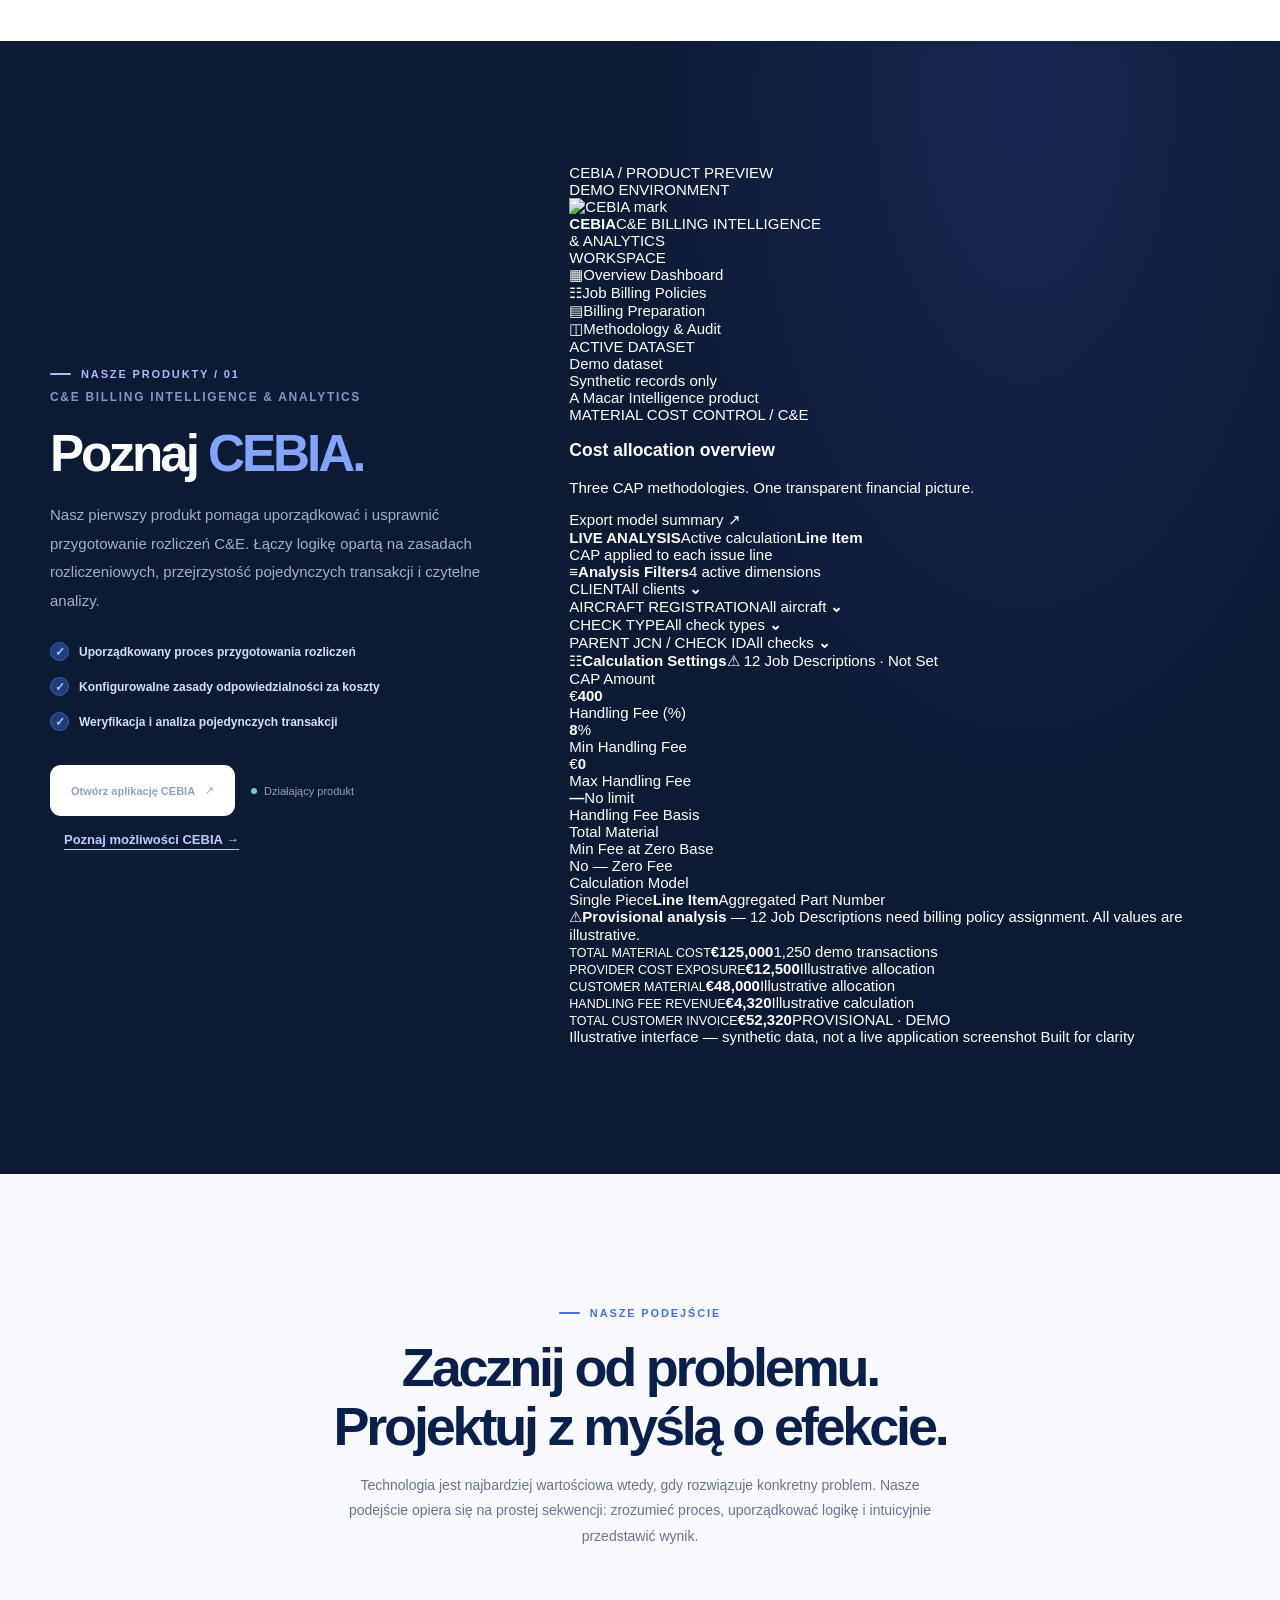
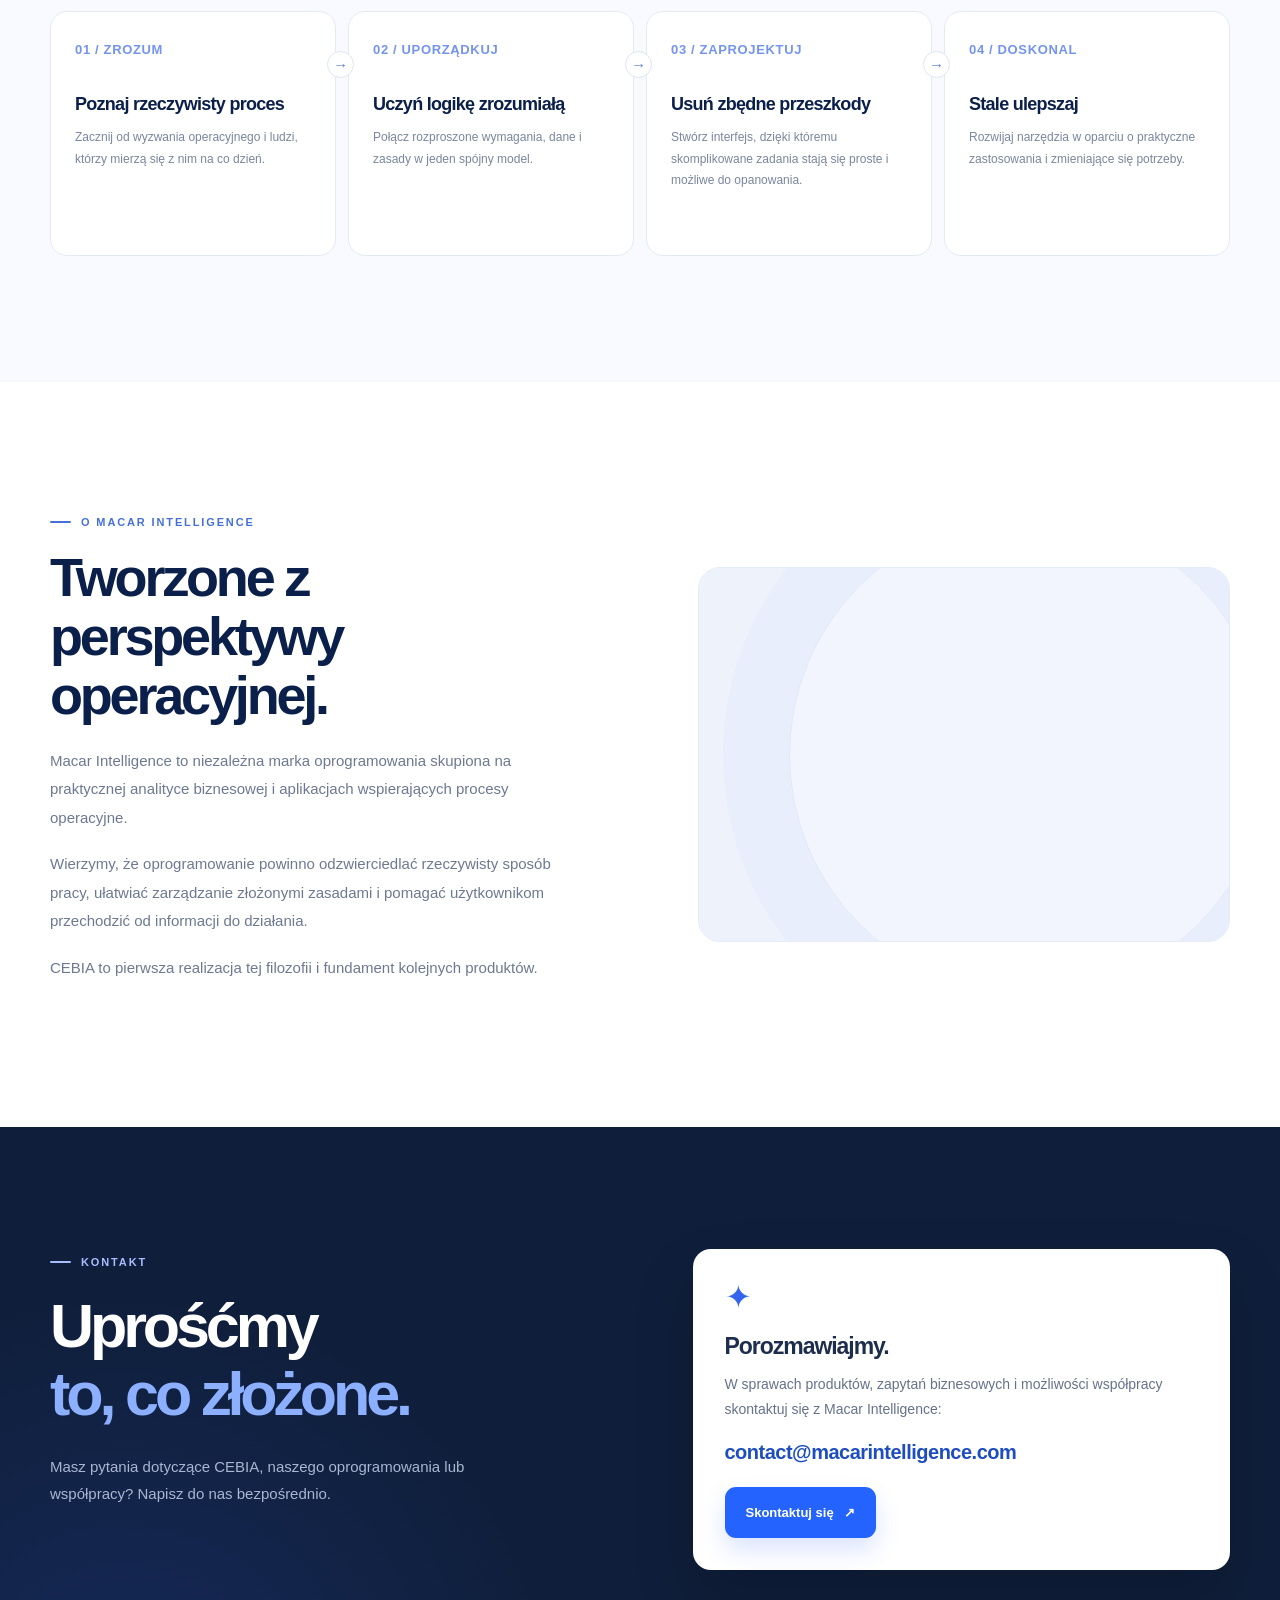
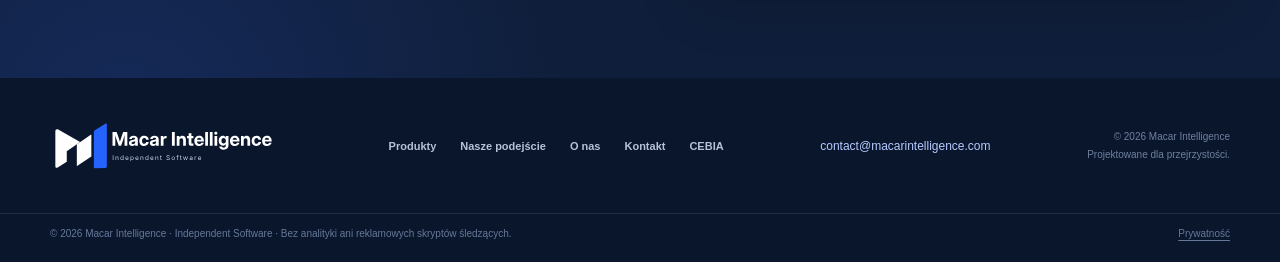
==== commit 5697231c: "v1.2.6" ====
--- a/public/pl/index.html
+++ b/public/pl/index.html
@@ -8,7 +8,24 @@
 <meta content="Macar Intelligence tworzy specjalistyczne oprogramowanie usprawniające złożone procesy operacyjne. Poznaj aplikację CEBIA." name="description"/>
 <title>Macar Intelligence | Specjalistyczne oprogramowanie B2B</title>
 <link href="../assets/brand/favicon.svg" rel="icon" type="image/svg+xml"/>
-<meta content="index,follow,max-image-preview:large" name="robots"/><link href="https://macarintelligence.com/pl/" rel="canonical"/><link href="https://macarintelligence.com/" hreflang="en" rel="alternate"/><link href="https://macarintelligence.com/pl/" hreflang="pl" rel="alternate"/><link href="https://macarintelligence.com/" hreflang="x-default" rel="alternate"/><meta content="website" property="og:type"/><meta content="Macar Intelligence" property="og:site_name"/><meta content="Macar Intelligence | Specjalistyczne oprogramowanie B2B" property="og:title"/><meta content="Macar Intelligence tworzy specjalistyczne oprogramowanie usprawniające złożone procesy operacyjne. Poznaj aplikację CEBIA." property="og:description"/><meta content="https://macarintelligence.com/pl/" property="og:url"/><meta content="https://macarintelligence.com/assets/brand/social-preview.png" property="og:image"/><meta content="summary_large_image" name="twitter:card"/><meta content="Macar Intelligence | Specjalistyczne oprogramowanie B2B" name="twitter:title"/><meta content="Macar Intelligence tworzy specjalistyczne oprogramowanie usprawniające złożone procesy operacyjne. Poznaj aplikację CEBIA." name="twitter:description"/><link href="../assets/css/site.css" rel="stylesheet"/><link href="../assets/brand/apple-touch-icon.png" rel="apple-touch-icon"/><link href="../site.webmanifest" rel="manifest"/><script defer="" src="../assets/js/site.js"></script><script type="application/ld+json">{"@context":"https://schema.org","@type":"Organization","@id":"https://macarintelligence.com/#organization","name":"Macar Intelligence","url":"https://macarintelligence.com/","logo":"https://macarintelligence.com/assets/brand/apple-touch-icon.png","email":"contact@macarintelligence.com","description":"Independent software focused on operational clarity and B2B analytics."}</script><script type="application/ld+json">{"@context":"https://schema.org","@type":"WebSite","@id":"https://macarintelligence.com/#website","name":"Macar Intelligence","url":"https://macarintelligence.com/","publisher":{"@id":"https://macarintelligence.com/#organization"},"inLanguage":["en","pl"]}</script></head>
+<meta content="index,follow,max-image-preview:large" name="robots"/><link href="https://macarintelligence.com/pl/" rel="canonical"/><link href="https://macarintelligence.com/" hreflang="en" rel="alternate"/><link href="https://macarintelligence.com/pl/" hreflang="pl" rel="alternate"/><link href="https://macarintelligence.com/" hreflang="x-default" rel="alternate"/><meta content="website" property="og:type"/><meta content="Macar Intelligence" property="og:site_name"/><meta content="Macar Intelligence | Specjalistyczne oprogramowanie B2B" property="og:title"/><meta content="Macar Intelligence tworzy specjalistyczne oprogramowanie usprawniające złożone procesy operacyjne. Poznaj aplikację CEBIA." property="og:description"/><meta content="https://macarintelligence.com/pl/" property="og:url"/><meta content="https://macarintelligence.com/assets/brand/social-preview.png" property="og:image"/><meta content="summary_large_image" name="twitter:card"/><meta content="Macar Intelligence | Specjalistyczne oprogramowanie B2B" name="twitter:title"/><meta content="Macar Intelligence tworzy specjalistyczne oprogramowanie usprawniające złożone procesy operacyjne. Poznaj aplikację CEBIA." name="twitter:description"/><link href="../assets/css/site-v1.2.5.css" rel="stylesheet"/><link href="../assets/brand/apple-touch-icon.png" rel="apple-touch-icon"/><link href="../site.webmanifest" rel="manifest"/><script defer="" src="../assets/js/site.js"></script><script type="application/ld+json">{"@context":"https://schema.org","@type":"Organization","@id":"https://macarintelligence.com/#organization","name":"Macar Intelligence","url":"https://macarintelligence.com/","logo":"https://macarintelligence.com/assets/brand/apple-touch-icon.png","email":"contact@macarintelligence.com","description":"Independent software focused on operational clarity and B2B analytics."}</script><script type="application/ld+json">{"@context":"https://schema.org","@type":"WebSite","@id":"https://macarintelligence.com/#website","name":"Macar Intelligence","url":"https://macarintelligence.com/","publisher":{"@id":"https://macarintelligence.com/#organization"},"inLanguage":["en","pl"]}</script><style id="cebia-demo-critical-styles">
+/* CEBIA UI mock v1.2.2 based on reference screenshot, synthetic data throughout */
+.cebia-actual-demo{font-family:Inter,system-ui,sans-serif;transform:none;background:#f1f5fb;border-radius:16px;box-shadow:0 18px 56px rgba(11,31,75,.14)}
+.cda-shell{display:grid;grid-template-columns:156px minmax(0,1fr);background:#f1f4fa;min-height:415px;overflow:hidden}
+.cda-sidebar{display:flex;flex-direction:column;min-width:0;background:#101f40;color:#bdc9e4;padding:14px 8px;gap:7px}
+.cda-brand{display:flex;align-items:center;gap:7px;padding:4px 3px 20px}.cda-brand img{height:33px;width:33px;object-fit:cover;border-radius:9px;flex:none}.cda-brand strong{display:block;font-size:16px;letter-spacing:.02em;color:#fff}.cda-brand small{display:block;font-size:6px;font-weight:700;line-height:1.35;max-width:96px;color:#d0ddf5}
+.cda-sidebar-label{font-size:8px;letter-spacing:.15em;color:#899dc4;font-weight:800;padding:7px 5px}.cda-sidelink{padding:11px 6px;border-radius:6px;font-size:9px;font-weight:650;white-space:nowrap}.cda-sidelink.selected{background:linear-gradient(105deg,#3e67ef,#2b4dc3);color:white}
+.cda-sample{margin-top:auto;border-top:1px solid #31446a;padding:12px 4px 8px}.cda-sample small{font-size:7px;letter-spacing:.13em;color:#91a4cb}.cda-sample div{font-size:9px;background:#1b3159;border:1px solid #314878;border-radius:8px;padding:10px 5px;color:#c8f5e8;margin:8px 0 3px}.cda-sample span{font-size:8px;line-height:1.4;color:#91a2c1}.cda-sidebar-foot{font-size:8px;font-weight:700;border-top:1px solid #31446a;padding:12px 5px 4px}
+.cda-content{padding:17px 13px;min-width:0}.cda-head{display:flex;align-items:center;justify-content:space-between;gap:8px;margin:0 0 14px}.cda-head span:first-child{font-size:8px;letter-spacing:.09em;font-weight:850;color:#456cf3}.cda-head h3{font-size:21px;color:#0f2445;letter-spacing:-.05em;line-height:1.1;margin:4px 0}.cda-head p{font-size:9px;color:#7486a5;margin:0}.cda-export{padding:7px;border:1px solid #e0e7f4;color:#8491ab;font-size:8px;border-radius:7px;background:#f9fbff;white-space:nowrap}
+.cda-state{display:flex;align-items:center;gap:10px;padding:10px 11px;background:#f5f7fd;border:1px solid #d9e3f4;border-radius:9px;margin-bottom:11px;font-size:8px;color:#7283ab}.cda-state b{color:#11ac9c;letter-spacing:.035em}.cda-state strong{color:#3055c2}.cda-state small{margin-left:auto;color:#7990b6;font-size:7px}
+.cda-panel{background:#fff;border:1px solid #dbe4f2;border-radius:11px;padding:14px 13px;margin-bottom:10px}.cda-panel-title{font-size:10px;color:#14315b;font-weight:850;margin:0 0 15px}.cda-filters{display:grid;grid-template-columns:repeat(4,minmax(0,1fr));gap:7px}.cda-filters small,.cda-settings-grid small{display:block;font-size:7px;font-weight:800;color:#304976;margin-bottom:7px}.cda-filters span,.cda-settings-grid span{display:block;color:#7f91b0;font-size:8px;background:#fbfcff;border:1px solid #dbe6f6;border-radius:6px;padding:11px 7px;white-space:nowrap;overflow:hidden;text-overflow:ellipsis}.cda-filters i{float:right;font-style:normal}
+.cda-settings-head{display:flex;justify-content:space-between;gap:8px;align-items:center}.cda-unset{font-size:8px;color:#a4671f;background:#fff8eb;border:1px solid #f1ca89;padding:8px;border-radius:8px;white-space:nowrap}.cda-settings-grid{display:grid;grid-template-columns:repeat(6,minmax(0,1fr));gap:6px;border-bottom:1px solid #e4eafa;padding-bottom:14px}.cda-settings-grid span{color:#273b65;font-weight:700}.cda-settings-grid span.cda-blue{background:#3d59e6;color:white;text-align:center}.cda-model-label{font-size:8px;color:#304976;font-weight:800;margin:14px 0 7px}.cda-model{display:grid;grid-template-columns:repeat(3,1fr);border:1px solid #cbd8f2;border-radius:6px;background:#f4f6fc;padding:3px;font-size:8px;text-align:center;align-items:center;color:#344b7a}.cda-model strong{background:#2852e6;color:white;padding:9px 4px;border-radius:5px}
+.cda-banner{border:1px solid #e9be7b;border-radius:8px;background:#fff9ed;color:#a66a26;font-size:8px;padding:11px;margin-bottom:10px;line-height:1.6}
+.cda-kpis{display:grid;grid-template-columns:repeat(5,minmax(0,1fr));gap:7px}.cda-kpis>div{border:1px solid #e1e7f2;border-radius:10px;background:white;padding:12px 7px;min-width:0}.cda-kpis small{font-size:7px;display:block;min-height:25px;font-weight:850;letter-spacing:.025em;color:#35456d}.cda-kpis strong{font-size:15px;display:block;letter-spacing:-.04em;white-space:nowrap;color:#1a3660}.cda-kpis span{font-size:7px;color:#8799b6;line-height:1.4;display:block;margin-top:6px}.cda-kpis .cda-invoice{background:#4b5fe0}.cda-kpis .cda-invoice *{color:white}.cda-caption{padding:8px 14px;font-size:8px;text-align:right;background:#eaf0fa;color:#52698c}
+@media(max-width:700px){.cda-shell{grid-template-columns:48px minmax(0,1fr)}.cda-brand{justify-content:center;padding:4px 0 15px}.cda-brand>div,.cda-sidebar-label,.cda-sidelink,.cda-sample,.cda-sidebar-foot{display:none}.cda-content{padding:9px}.cda-head h3{font-size:15px}.cda-export,.cda-state small{display:none}.cda-state{flex-wrap:wrap}.cda-filters{grid-template-columns:repeat(2,minmax(0,1fr))}.cda-settings-grid{grid-template-columns:repeat(3,minmax(0,1fr))}.cda-kpis{grid-template-columns:repeat(3,minmax(0,1fr))}.cda-kpis strong{font-size:14px}.cda-kpis small{font-size:7px}.cda-unset{font-size:7px;padding:5px}.cda-panel{padding:10px 8px}.cda-kpis .cda-invoice{grid-column:span 2}}
+@media(max-width:390px){.cda-filters>div:nth-child(n+3){display:none}.cda-settings-grid{grid-template-columns:repeat(2,minmax(0,1fr))}.cda-head h3{font-size:13px}.cda-settings-head{display:block}.cda-unset{display:inline-block;margin:8px 0}}
+
+</style><link rel="stylesheet" href="/assets/css/cebia-showcase-v1.2.6.css"></head>
 <body>
 <div aria-hidden="true" class="topline"></div>
 <header class="header">
@@ -53,20 +70,48 @@
 </div>
 </section>
 <section class="products" id="products">
-<div class="container product-grid">
+<div class="container product-grid cp-product-layout">
 <div class="product-copy reveal"><div class="eyebrow light">Nasze produkty / 01</div><div class="product-name">C&amp;E BILLING INTELLIGENCE &amp; ANALYTICS</div><h2 class="section-title"><span>Poznaj </span><span style="color:#83a5ff">CEBIA.</span></h2><p>Nasz pierwszy produkt pomaga uporządkować i usprawnić przygotowanie rozliczeń C&amp;E. Łączy logikę opartą na zasadach rozliczeniowych, przejrzystość pojedynczych transakcji i czytelne analizy.</p>
 <ul class="product-features"><li><span class="tick">✓</span><span>Uporządkowany proces przygotowania rozliczeń</span></li><li><span class="tick">✓</span><span>Konfigurowalne zasady odpowiedzialności za koszty</span></li><li><span class="tick">✓</span><span>Weryfikacja i analiza pojedynczych transakcji</span></li></ul>
 <div class="product-actions"><a class="button button-inverse" href="https://cebia.macarintelligence.com" rel="noopener noreferrer" target="_blank"><span>Otwórz aplikację CEBIA </span><span aria-hidden="true" class="arrow">↗</span></a><span><i></i><span>Działający produkt</span></span><a class="product-details-link" href="/pl/products/cebia/">Poznaj możliwości CEBIA →</a></div>
 </div>
-<div class="cebia-live-mock cebia-actual-demo" role="img" aria-label="CEBIA product interface illustrative demo">
-<div class="cda-shell"><aside class="cda-sidebar"><div class="cda-brand"><img src="/assets/brand/cebia-logo-screenshot.png" alt="CEBIA logo"/><div><strong>CEBIA</strong><small>C&amp;E BILLING INTELLIGENCE &amp; ANALYTICS</small></div></div><div class="cda-sidebar-label">WORKSPACE</div><div class="cda-sidelink selected">▦ &nbsp; Overview Dashboard</div><div class="cda-sidelink">☷ &nbsp; Job Billing Policies</div><div class="cda-sidelink">▤ &nbsp; Billing Preparation</div><div class="cda-sidelink">▤ &nbsp; Methodology &amp; Audit</div><div class="cda-sample"><small>ACTIVE DATASET</small><div>● &nbsp; Demo dataset</div><span>Synthetic sample data only</span></div><div class="cda-sidebar-foot">A Macar Intelligence product</div></aside>
-<div class="cda-content"><div class="cda-head"><div><span>MATERIAL COST CONTROL / C&amp;E</span><h3>Cost allocation overview</h3><p>Three CAP methodologies. One transparent financial picture.</p></div><span class="cda-export">Export model summary</span></div>
-<div class="cda-state"><b>● &nbsp; LIVE ANALYSIS</b><span>Active calculation</span><strong>Line Item</strong><small>CAP applied to each issue line</small></div>
-<div class="cda-panel"><div class="cda-panel-title">☰ &nbsp; Analysis Filters</div><div class="cda-filters"><div><small>CLIENT</small><span>All clients <i>⌄</i></span></div><div><small>AIRCRAFT REGISTRATION</small><span>All aircraft <i>⌄</i></span></div><div><small>CHECK TYPE</small><span>All check types <i>⌄</i></span></div><div><small>PARENT JCN / CHECK ID</small><span>All maintenance checks <i>⌄</i></span></div></div></div>
-<div class="cda-panel cda-settings"><div class="cda-panel-title cda-settings-head">☷ &nbsp; Calculation Settings <span class="cda-unset">⚠ &nbsp; 12 Job Descriptions · Not Set</span></div><div class="cda-settings-grid"><div><small>CAP Amount</small><span>€ &nbsp; 400</span></div><div><small>Handling Fee (%)</small><span>8 &nbsp; %</span></div><div><small>Min Handling Fee</small><span>€ &nbsp; 0</span></div><div><small>Max Handling Fee</small><span>—</span></div><div><small>Handling Fee Basis</small><span class="cda-blue">Total Material</span></div><div><small>Min Fee at Zero Base</small><span class="cda-blue">No — Zero Fee</span></div></div><div class="cda-model-label">Calculation Model</div><div class="cda-model"><span>Single Piece</span><strong>Line Item</strong><span>Aggregated Part Number</span></div></div>
-<div class="cda-banner">⚠ &nbsp; Provisional analysis — 12 Job Descriptions need billing policy assignment. All amounts below are illustrative.</div>
-<div class="cda-kpis"><div><small>TOTAL MATERIAL COST</small><strong>€125,000</strong><span>1,250 sample transactions</span></div><div><small>PROVIDER COST EXPOSURE</small><strong>€12,500</strong><span>Illustrative only</span></div><div><small>CUSTOMER MATERIAL</small><strong>€48,000</strong><span>Illustrative only</span></div><div><small>HANDLING FEE REVENUE</small><strong>€4,320</strong><span>Illustrative only</span></div><div class="cda-invoice"><small>TOTAL CUSTOMER INVOICE</small><strong>€52,320</strong><span>PROVISIONAL · DEMO DATA</span></div></div>
-</div></div><div class="cda-caption">Pogląd demonstracyjny · Wartości i rekordy są fikcyjne · Not a screenshot of real customer data</div></div>
+<div class="cp-preview" role="group" aria-label="CEBIA interface preview with fully synthetic example data">
+  <div class="cp-windowbar"><span class="cp-windowdots" aria-hidden="true"><i></i><i></i><i></i></span><div class="cp-window-label"><span class="cp-window-square"></span> CEBIA <span class="cp-window-sep">/</span> PRODUCT PREVIEW</div><div class="cp-window-demo"><span class="cp-demo-dot"></span> DEMO ENVIRONMENT</div></div>
+  <div class="cp-app">
+    <aside class="cp-side" aria-label="Example application navigation">
+      <div class="cp-identity"><img src="/assets/brand/cebia-logo-screenshot.png" width="40" height="40" alt="CEBIA mark"><div class="cp-identity-text"><strong>CEBIA</strong><span>C&amp;E BILLING INTELLIGENCE<br>&amp; ANALYTICS</span></div></div>
+      <div class="cp-nav-title">WORKSPACE</div>
+      <div class="cp-nav-item cp-selected"><span class="cp-nav-icon" aria-hidden="true">▦</span><span class="cp-nav-text">Overview Dashboard</span></div>
+      <div class="cp-nav-item"><span class="cp-nav-icon" aria-hidden="true">☷</span><span class="cp-nav-text">Job Billing Policies</span></div>
+      <div class="cp-nav-item"><span class="cp-nav-icon" aria-hidden="true">▤</span><span class="cp-nav-text">Billing Preparation</span></div>
+      <div class="cp-nav-item"><span class="cp-nav-icon" aria-hidden="true">◫</span><span class="cp-nav-text">Methodology &amp; Audit</span></div>
+      <div class="cp-side-bottom"><span class="cp-side-label">ACTIVE DATASET</span><div class="cp-dataset"><span class="cp-live-dot"></span><span class="cp-dataset-text">Demo dataset</span></div><span class="cp-synth">Synthetic records only</span><div class="cp-side-divider"></div><span class="cp-powered">A Macar Intelligence product</span></div>
+    </aside>
+    <div class="cp-main">
+      <div class="cp-titlebar"><div class="cp-titles"><span class="cp-kicker">MATERIAL COST CONTROL / C&amp;E</span><h3>Cost allocation overview</h3><p>Three CAP methodologies. One transparent financial picture.</p></div><span class="cp-export">Export model summary <span aria-hidden="true">↗</span></span></div>
+      <div class="cp-running"><div><span class="cp-live-dot"></span><b>LIVE ANALYSIS</b><span class="cp-running-divider"></span><span>Active calculation</span><strong>Line Item</strong></div><span class="cp-running-hint">CAP applied to each issue line</span></div>
+      <div class="cp-card cp-filters"><div class="cp-card-heading"><span class="cp-heading-icon">≡</span><strong>Analysis Filters</strong><span class="cp-card-tag">4 active dimensions</span></div><div class="cp-filter-grid">
+        <div class="cp-input"><label>CLIENT</label><span>All clients <b>⌄</b></span></div>
+        <div class="cp-input"><label>AIRCRAFT REGISTRATION</label><span>All aircraft <b>⌄</b></span></div>
+        <div class="cp-input"><label>CHECK TYPE</label><span>All check types <b>⌄</b></span></div>
+        <div class="cp-input"><label>PARENT JCN / CHECK ID</label><span>All checks <b>⌄</b></span></div>
+      </div></div>
+      <div class="cp-card cp-calculation"><div class="cp-card-heading"><span class="cp-heading-icon">☷</span><strong>Calculation Settings</strong><span class="cp-alert-count"><span aria-hidden="true">⚠</span> 12 Job Descriptions · Not Set</span></div>
+        <div class="cp-settings-grid"><div class="cp-setting"><label>CAP Amount</label><div class="cp-value"><span class="cp-val-unit">€</span><strong>400</strong></div></div><div class="cp-setting"><label>Handling Fee (%)</label><div class="cp-value"><strong>8</strong><span class="cp-val-trail">%</span></div></div><div class="cp-setting"><label>Min Handling Fee</label><div class="cp-value"><span class="cp-val-unit">€</span><strong>0</strong></div></div><div class="cp-setting"><label>Max Handling Fee</label><div class="cp-value"><strong>—</strong><span class="cp-val-trail">No limit</span></div></div><div class="cp-setting"><label>Handling Fee Basis</label><div class="cp-value cp-picked">Total Material</div></div><div class="cp-setting"><label>Min Fee at Zero Base</label><div class="cp-value cp-picked">No — Zero Fee</div></div></div>
+        <div class="cp-model-heading">Calculation Model</div><div class="cp-model"><span>Single Piece</span><strong>Line Item</strong><span>Aggregated Part Number</span></div>
+      </div>
+      <div class="cp-notice"><span aria-hidden="true">⚠</span><span><strong>Provisional analysis</strong> — 12 Job Descriptions need billing policy assignment. All values are illustrative.</span></div>
+      <div class="cp-kpi-grid">
+        <div class="cp-kpi"><small>TOTAL MATERIAL COST</small><strong>€125,000</strong><span>1,250 demo transactions</span></div>
+        <div class="cp-kpi"><small>PROVIDER COST EXPOSURE</small><strong>€12,500</strong><span>Illustrative allocation</span></div>
+        <div class="cp-kpi"><small>CUSTOMER MATERIAL</small><strong>€48,000</strong><span>Illustrative allocation</span></div>
+        <div class="cp-kpi"><small>HANDLING FEE REVENUE</small><strong>€4,320</strong><span>Illustrative calculation</span></div>
+        <div class="cp-kpi cp-invoice"><small>TOTAL CUSTOMER INVOICE</small><strong>€52,320</strong><span>PROVISIONAL · DEMO</span></div>
+      </div>
+    </div>
+  </div>
+  <div class="cp-preview-foot"><span>Illustrative interface — synthetic data, not a live application screenshot</span><span class="cp-foot-badge"><span></span> Built for clarity</span></div>
+</div>
 </div>
 </section>
 <section class="approach" id="approach">
--- a/public/assets/css/site-v1.2.5.css
+++ b/public/assets/css/site-v1.2.5.css
@@ -0,0 +1,287 @@
+
+  :root{--ink:#101c35;--ink2:#2f3c59;--slate:#66738d;--blue:#3767fa;--blue2:#5a8eff;--line:#e5eaf3;--bg:#f8faff;--white:#fff;--deep:#0c1932;--radius:20px;--w:1180px}
+  *,*::before,*::after{box-sizing:border-box}
+  html{scroll-behavior:smooth;scroll-padding-top:90px}
+  body{margin:0;background:white;color:var(--ink);font-family:Inter,"Segoe UI",Arial,sans-serif;font-size:15px;-webkit-font-smoothing:antialiased}
+  a{color:inherit;text-decoration:none}button,input,textarea{font:inherit}button{cursor:pointer}button:disabled{cursor:not-allowed}
+  :focus-visible{outline:3px solid #8ca9ff;outline-offset:4px}
+  .container{width:min(var(--w),calc(100% - 68px));margin:auto}
+  .eyebrow{display:inline-flex;align-items:center;gap:10px;font-size:11px;text-transform:uppercase;font-weight:800;letter-spacing:.17em;color:#4670d9}
+  .eyebrow::before{content:"";display:block;width:21px;height:2px;border-radius:10px;background:#4670d9}
+  .eyebrow.light{color:#a6bdff}.eyebrow.light::before{background:#a6bdff}
+  .section-title{font-size:clamp(34px,4.4vw,54px);letter-spacing:-.059em;line-height:1.09;font-weight:760;margin:20px 0 22px}
+  .bodycopy{line-height:1.82;color:var(--slate);font-size:16px}
+  .grad-text{background:linear-gradient(110deg,#4778ff 0%,#3d65f5 45%,#7e8efb 100%);background-clip:text;-webkit-background-clip:text;color:transparent}
+  .button{display:inline-flex;align-items:center;justify-content:center;gap:10px;min-height:51px;padding:0 20px;border-radius:11px;font-size:13px;font-weight:730;border:1px solid transparent;transition:transform .22s,background .22s,box-shadow .22s;white-space:nowrap}
+  .button:hover{transform:translateY(-2px)}.button-primary{color:white;background:var(--blue);box-shadow:0 12px 24px rgba(55,103,250,.18)}.button-primary:hover{background:#2659f0;box-shadow:0 14px 27px rgba(55,103,250,.25)}
+  .button-secondary{color:#22324f;background:#fff;border-color:#dfe6f2}.button-secondary:hover{background:#f2f6ff}
+  .button-inverse{color:#17274b;background:white}.button-inverse:hover{background:#edf1ff}
+  .button-ghost-white{color:#e8eeff;background:rgba(255,255,255,.07);border:1px solid rgba(255,255,255,.19)}
+  .arrow{font-size:18px;font-weight:500;line-height:1}
+  .topline{height:3px;background:linear-gradient(90deg,#3767fa,#67afff 58%,#a8b8ff)}
+  .header{position:sticky;top:0;z-index:30;background:rgba(255,255,255,.93);border-bottom:1px solid rgba(225,231,243,.85);backdrop-filter:blur(18px);-webkit-backdrop-filter:blur(18px)}
+  .header-in{height:79px;display:flex;align-items:center;justify-content:space-between;gap:30px}
+  .brand{display:flex;align-items:center;gap:12px;font-weight:780;letter-spacing:-.04em;font-size:17px;line-height:1.07}
+  .brand-sub{display:block;font-size:10px;text-transform:uppercase;letter-spacing:.15em;font-weight:710;color:#77829b;margin-top:5px}
+  .mark{display:grid;place-items:center;flex:none;width:42px;height:42px;border-radius:12px;background:linear-gradient(140deg,#3159ee 0%,#4a82fc 90%);box-shadow:0 7px 16px rgba(55,103,250,.23)}
+  .mark svg{width:27px;height:27px}
+  .nav{display:flex;align-items:center;gap:36px}
+  .nav a{font-size:12px;font-weight:680;color:#45526c;transition:color .2s}.nav a:hover{color:var(--blue)}
+  .nav .nav-contact{color:#fff;background:var(--ink);padding:13px 18px;border-radius:9px;font-weight:720}.nav .nav-contact:hover{color:#fff;background:#24385c}
+  .mobile-toggle{display:none;background:transparent;border:0;color:var(--ink);padding:8px}
+  .mobile-toggle svg{display:block}
+  .demo-ribbon{position:relative;z-index:2;background:#edf3ff;border-bottom:1px solid #d8e3ff;text-align:center;color:#526992;font-size:11px;letter-spacing:.015em;padding:8px 16px}
+  .demo-ribbon strong{color:#2d55c3}
+  .hero{position:relative;overflow:hidden;background:radial-gradient(ellipse 58% 58% at 88% 42%,#e3ecff 0%,transparent 78%),linear-gradient(180deg,#fbfcff 0%,#f7f9ff 100%);padding:100px 0 88px}
+  .hero::after{content:"";position:absolute;right:-300px;top:-190px;width:700px;height:700px;border-radius:50%;border:1px solid rgba(121,151,221,.13);box-shadow:0 0 0 95px rgba(89,126,217,.025),0 0 0 200px rgba(89,126,217,.018);pointer-events:none}
+  .hero-grid{display:grid;grid-template-columns:.97fr 1.03fr;align-items:center;gap:36px;position:relative;z-index:1}
+  .hero-copy{max-width:545px}
+  .hero-pill{display:inline-flex;align-items:center;gap:10px;border:1px solid #dce6fa;background:#fff;color:#44608e;border-radius:100px;padding:9px 14px;font-size:11px;font-weight:760;letter-spacing:.045em;box-shadow:0 4px 14px rgba(65,88,160,.035)}
+  .hero-pill .dot{width:7px;height:7px;background:#5b88ff;border-radius:50%;box-shadow:0 0 0 4px #ebf1ff}
+  .hero h1{font-size:clamp(48px,5.45vw,75px);letter-spacing:-.075em;line-height:1.065;max-width:650px;font-weight:780;margin:26px 0 24px}
+  .hero-copy>p{color:#69758c;font-size:16px;line-height:1.8;max-width:490px;margin:0 0 32px}
+  .hero-actions{display:flex;flex-wrap:wrap;gap:11px;margin-bottom:50px}
+  .hero-bottom{display:flex;align-items:center;gap:14px;color:#8b96aa;font-size:11px;font-weight:650;line-height:1.55}
+  .hero-bottom .stacks{display:flex;gap:0;align-items:center;padding-left:0}
+  .stacks i{width:25px;height:25px;display:grid;place-items:center;background:#e1e9ff;border:2px solid #f7f9ff;border-radius:50%;font-style:normal;color:#5472bd;font-size:12px;margin-left:-5px}
+  .stacks i:first-child{margin-left:0}
+  .hero-visual{position:relative;min-height:518px;display:grid;place-items:center;isolation:isolate}
+  .glow{position:absolute;width:82%;height:84%;border-radius:50%;background:radial-gradient(circle,#a5c0ff 0%,#dce8ff 37%,transparent 72%);filter:blur(30px);opacity:.58;z-index:-1}
+  .concept-dashboard{position:relative;width:100%;max-width:580px;min-height:410px;padding:22px;background:#0f1d39;border:1px solid #273c64;border-radius:23px;box-shadow:0 38px 85px rgba(16,37,80,.26),0 4px 8px rgba(16,37,80,.11);transform:perspective(1400px) rotateY(-5deg) rotateX(2deg);overflow:hidden}
+  .concept-dashboard::after{content:"";position:absolute;right:-110px;top:-160px;width:350px;height:400px;background:radial-gradient(ellipse,#3c64d6 0%,transparent 65%);opacity:.19;pointer-events:none}
+  .dash-top{display:flex;justify-content:space-between;align-items:center;border-bottom:1px solid #273858;padding-bottom:19px;margin-bottom:21px}
+  .dash-title{display:flex;align-items:center;gap:10px;color:#f5f7ff;font-weight:730;font-size:13px}.dash-title>span:first-child{width:9px;height:9px;border:2px solid #8cadff;border-radius:3px;transform:rotate(45deg)}
+  .dash-top small{color:#91a5ca;font-weight:640;font-size:10px;letter-spacing:.08em;text-transform:uppercase}
+  .dash-stat-row{display:grid;grid-template-columns:1fr 1fr 1fr;gap:11px}
+  .dash-stat{background:linear-gradient(150deg,#1a2b4d,#172846);border:1px solid #2d3c5c;border-radius:12px;padding:16px 14px 15px}
+  .dash-stat span{color:#9baecf;font-size:10px;display:block;margin-bottom:11px;white-space:nowrap}
+  .dash-stat strong{font-size:21px;color:#fff;font-weight:750;letter-spacing:-.04em}
+  .dash-stat em{font-style:normal;color:#8ea9fe;font-size:9px;margin-left:4px}
+  .dash-lower{display:grid;grid-template-columns:1.55fr 1fr;gap:11px;margin-top:12px}
+  .dash-panel{background:#182948;border:1px solid #2b3c5b;border-radius:12px;padding:17px 16px;min-width:0}
+  .dash-panel h4{margin:0;color:#e9efff;font-size:11px;font-weight:740}.dash-panel>p{color:#7e94b9;font-size:9px;margin:5px 0 8px}
+  .chart-svg{display:block;width:100%;height:130px;overflow:visible}.chart-svg text{font-size:10px;fill:#738aaf}.chart-svg .gridline{stroke:#304361;stroke-width:.7;stroke-dasharray:3 5}
+  .insight-item{display:flex;align-items:center;gap:9px;margin-top:18px;color:#bdcbea;font-size:10px}.insight-item .square{width:9px;height:9px;border-radius:3px;background:#6385ff}.insight-item:nth-of-type(2) .square{background:#51b8c6}.insight-item:nth-of-type(3) .square{background:#a4b4dd}
+  .insight-item strong{margin-left:auto;color:#eff5ff;font-size:11px}
+  .insight-bar{height:6px;width:100%;border-radius:7px;display:flex;overflow:hidden;background:#34435e;margin-top:25px}.insight-bar span:nth-child(1){width:51%;background:#6385ff}.insight-bar span:nth-child(2){width:33%;background:#51b8c6}.insight-bar span:nth-child(3){width:16%;background:#a4b4dd}
+  .float-card{position:absolute;z-index:4;right:-21px;bottom:9px;background:#fff;border:1px solid #e3e9f4;border-radius:13px;box-shadow:0 17px 40px rgba(27,54,111,.16);display:flex;align-items:center;gap:12px;padding:14px 19px;transform:rotate(2deg)}
+  .float-icon{width:32px;height:32px;background:#eaf2ff;border-radius:10px;display:grid;place-items:center;color:var(--blue)}
+  .float-card b{font-size:12px;display:block}.float-card small{font-size:10px;color:#8a95ac;display:block;margin-top:4px}
+  .visual-note{position:absolute;bottom:12px;left:10px;color:#7f8ba6;font-size:10px;font-weight:640}
+  .trust-line{background:#fff;border-top:1px solid #e9edf5;border-bottom:1px solid #e9edf5;padding:27px 0}
+  .trust-content{display:flex;align-items:center;justify-content:space-between;gap:24px;color:#78859c;font-size:12px;font-weight:630}
+  .trust-content strong{color:#203453;font-size:13px;font-weight:800;letter-spacing:-.025em}.trust-content .sep{height:22px;width:1px;background:#e3e8f0}
+  .why{padding:126px 0 130px;background:#fff}
+  .section-head{display:flex;justify-content:space-between;gap:50px;align-items:end;margin-bottom:45px}
+  .section-head .section-title{max-width:680px;margin-bottom:0}.section-head .bodycopy{max-width:335px;margin-bottom:1px;font-size:14px}
+  .feature-grid{display:grid;grid-template-columns:repeat(3,1fr);gap:18px}
+  .feature{background:#fff;border:1px solid #e7ebf3;border-radius:18px;min-height:282px;padding:33px 29px 31px;transition:box-shadow .2s,transform .2s}
+  .feature:hover{box-shadow:0 16px 39px rgba(34,65,115,.09);transform:translateY(-4px)}
+  .feature-icon{width:49px;height:49px;border-radius:13px;background:#edf2ff;color:#4772e9;display:grid;place-items:center;margin-bottom:28px}
+  .feature h3{font-size:19px;letter-spacing:-.035em;margin:0 0 12px}.feature p{font-size:13px;line-height:1.86;color:#7b859b;margin:0}
+  .products{background:#0d1a34;color:#fff;position:relative;overflow:hidden;padding:123px 0 129px}
+  .products::before{content:"";position:absolute;right:-15%;top:-70%;width:70%;height:150%;background:radial-gradient(ellipse,rgba(61,98,214,.18),transparent 65%);pointer-events:none}
+  .product-grid{position:relative;display:grid;grid-template-columns:.79fr 1.21fr;align-items:center;gap:88px}
+  .product-copy .section-title{font-size:clamp(40px,4vw,58px);margin:22px 0 19px;color:#fff}.product-copy p{color:#a3afca;line-height:1.9;font-size:15px;max-width:470px}
+  .product-name{font-size:12px;color:#7f96ca;font-weight:780;letter-spacing:.14em;margin-top:10px}
+  .product-features{list-style:none;padding:0;margin:27px 0 34px;display:grid;gap:16px}
+  .product-features li{display:flex;align-items:center;gap:10px;color:#d5def4;font-size:12px;font-weight:620}
+  .tick{display:grid;place-items:center;width:19px;height:19px;border:1px solid #315dba;background:#213e79;border-radius:50%;color:#a6c0ff;font-size:12px}
+  .product-actions{display:flex;align-items:center;gap:16px;flex-wrap:wrap}.product-actions span{display:inline-flex;align-items:center;gap:7px;font-size:11px;color:#8da0c7}.product-actions span i{width:6px;height:6px;background:#75d0b4;border-radius:50%}
+  .product-preview{background:#f8faff;border:1px solid rgba(218,226,249,.7);border-radius:18px;box-shadow:0 37px 95px rgba(0,0,0,.36);color:#11213d;overflow:hidden;transform:rotate(1.1deg);min-width:0}
+  .app-topbar{height:56px;border-bottom:1px solid #e2e9f4;display:flex;justify-content:space-between;align-items:center;padding:0 19px;background:#fff}
+  .app-brand{display:flex;align-items:center;gap:8px;color:#1a2c52;font-size:12px;font-weight:800;letter-spacing:-.02em}
+  .cebia-symbol{display:grid;place-items:center;width:26px;height:26px;background:linear-gradient(145deg,#2c5df8,#699afe);color:white;border-radius:7px;font-size:14px;font-weight:900}
+  .app-tag{background:#eaf1ff;color:#4f70c4;border-radius:100px;padding:6px 10px;font-size:9px;font-weight:770}
+  .app-content{padding:22px 22px 26px}
+  .app-eyebrow{font-size:9px;font-weight:840;letter-spacing:.08em;color:#7183a5;text-transform:uppercase;margin-bottom:6px}
+  .app-content h3{font-size:21px;letter-spacing:-.05em;margin:0 0 17px}
+  .app-cards{display:grid;grid-template-columns:repeat(3,1fr);gap:9px;margin-bottom:17px}
+  .app-card{border:1px solid #e5eaf3;border-radius:11px;background:#fff;padding:14px 11px}
+  .app-card small{display:block;color:#8490a4;font-size:9px;margin-bottom:11px}.app-card b{font-size:19px;letter-spacing:-.04em}.app-card em{font-size:9px;color:#26a288;font-style:normal;margin-left:4px}
+  .app-table{border:1px solid #e5eaf3;border-radius:11px;background:#fff;overflow:hidden}
+  .app-table-title{padding:14px 15px;font-size:11px;font-weight:760;border-bottom:1px solid #eaf0f7}
+  .app-row{display:grid;grid-template-columns:1.1fr 1fr 1.2fr .8fr;gap:6px;align-items:center;padding:12px 15px;border-bottom:1px solid #f0f3f8;font-size:10px;color:#5c6a83}
+  .app-row:last-child{border-bottom:0}.app-row.head{background:#f9fbfe;color:#8b97aa;font-size:9px;font-weight:720}
+  .app-row b{font-weight:730;color:#2b3b59}
+  .app-status{display:inline-block;border-radius:5px;background:#e8f7f0;color:#258d68;padding:5px 7px;font-size:9px;font-weight:740}.app-status.blue{background:#eaf0ff;color:#4167d4}
+  .app-foot{font-size:10px;color:#94a1b8;margin-top:15px;text-align:right}
+  .approach{padding:126px 0 126px;background:#f8faff}
+  .approach-head{text-align:center;max-width:710px;margin:0 auto 62px}.approach-head .eyebrow{justify-content:center}.approach-head .section-title{margin:19px 0 17px}.approach-head .bodycopy{margin:0 auto;max-width:610px;font-size:14px}
+  .steps{display:grid;grid-template-columns:repeat(4,1fr);gap:12px}
+  .step{position:relative;min-height:245px;border:1px solid #e4eaf4;background:#fff;border-radius:17px;padding:28px 24px}
+  .step-index{font-size:13px;color:#7494ef;font-weight:790;letter-spacing:.05em}.step h3{font-size:18px;letter-spacing:-.04em;margin:37px 0 12px}.step p{font-size:12px;line-height:1.8;color:#79869d;margin:0}
+  .step-arrow{position:absolute;right:-19px;top:39px;display:grid;place-items:center;width:27px;height:27px;border:1px solid #dce5f5;border-radius:50%;background:#fff;color:#5f7fd6;font-weight:700;z-index:2}
+  .about{padding:127px 0;background:white}
+  .about-grid{display:grid;grid-template-columns:1fr 1fr;gap:115px;align-items:center}
+  .about .section-title{max-width:560px}.about p{color:#6d7991;font-size:15px;line-height:1.9;margin:0 0 18px}
+  .about-visual{position:relative;min-height:375px;border-radius:22px;background:#f2f5fd;overflow:hidden;display:grid;place-items:center;border:1px solid #e5ebf9}
+  .about-visual::before{content:"";position:absolute;width:480px;height:480px;border:1px solid #dfe7f9;border-radius:50%;box-shadow:0 0 0 66px #e8eefb,0 0 0 130px #edf2fb;transform:translate(65px,0)}
+  .about-tiles{position:relative;display:grid;grid-template-columns:repeat(2,1fr);gap:14px;transform:rotate(-7deg);filter:drop-shadow(0 22px 26px rgba(36,72,145,.12))}
+  .tile{display:flex;flex-direction:column;justify-content:space-between;width:143px;height:125px;background:white;border:1px solid #e2e9f6;padding:18px;border-radius:15px}
+  .tile:nth-child(2){transform:translateY(25px);background:#386af5;border-color:#386af5;color:white}.tile:nth-child(3){background:#14284e;color:white}.tile:nth-child(4){transform:translateY(25px)}
+  .tile span{font-size:10px;font-weight:780;letter-spacing:.035em;color:#8192b3}.tile:nth-child(2) span,.tile:nth-child(3) span{color:#b6ceff}
+  .tile strong{font-size:18px;letter-spacing:-.06em;font-weight:800}
+  .contact{padding:122px 0 108px;background:#0f1e3a;color:white;position:relative;overflow:hidden}
+  .contact::before{content:"";position:absolute;left:-350px;bottom:-520px;width:950px;height:950px;border-radius:50%;background:radial-gradient(circle,rgba(55,103,250,.16),transparent 66%)}
+  .contact-grid{position:relative;display:grid;grid-template-columns:1fr 1fr;gap:105px;align-items:start}
+  .contact h2{font-size:clamp(39px,4.8vw,61px);line-height:1.12;letter-spacing:-.067em;margin:24px 0 24px}
+  .contact p{font-size:15px;line-height:1.85;color:#a9b7d1;max-width:465px}
+  .contact-note{display:flex;gap:12px;align-items:start;margin-top:49px;padding:18px;border:1px solid #314465;border-radius:12px;max-width:410px;color:#aebcda;font-size:11px;line-height:1.7}
+  .contact-note svg{flex:none;margin-top:2px;color:#8fb0ff}
+  .contact-form{background:white;color:#1d2d4c;border-radius:18px;padding:32px;box-shadow:0 30px 62px rgba(0,0,0,.16)}
+  .form-head{display:flex;justify-content:space-between;align-items:center;gap:10px;margin-bottom:25px}.form-head h3{margin:0;font-size:20px;letter-spacing:-.045em}
+  .preview-tag{display:inline-block;color:#607bbf;background:#eaf0ff;padding:6px 9px;border-radius:8px;font-size:10px;font-weight:780}
+  .field{margin-bottom:15px}.field label{display:block;color:#334465;font-weight:700;font-size:11px;margin-bottom:8px}
+  .field input,.field textarea{width:100%;border:1px solid #e1e7f0;border-radius:9px;padding:14px;background:#fbfcff;color:#1d2d4c;font-size:12px;outline:0;transition:border .2s,box-shadow .2s}
+  .field input:focus,.field textarea:focus{border-color:#8aa7fc;box-shadow:0 0 0 3px #ebf1ff}
+  .field textarea{min-height:98px;resize:vertical}.field input::placeholder,.field textarea::placeholder{color:#a0aabd}
+  .form-submit{width:100%;margin-top:5px;border:0}.form-small{font-size:10px;line-height:1.6;color:#9aa5b5;margin:14px 0 0;text-align:center}
+  #form-status{color:#315ac7;font-size:11px;line-height:1.6;font-weight:740;margin-top:12px;display:none}
+  .footer{background:#0a162c;color:#b5c2d9;padding:36px 0}
+  .footer-grid{display:flex;justify-content:space-between;gap:26px;align-items:center;flex-wrap:wrap}
+  .footer .brand{color:#f6f8ff;font-size:14px}.footer .mark{width:36px;height:36px;border-radius:10px}.footer .mark svg{width:23px;height:23px}.footer .brand-sub{font-size:9px;color:#8798bb}
+  .footer-links{display:flex;gap:24px;font-size:11px;font-weight:670}.footer-links a:hover{color:#fff}
+  .copyright{color:#6f809e;font-size:10px;text-align:right;line-height:1.8}
+  .legal{background:#0a162c;color:#667999;border-top:1px solid #1b2b45;padding:12px 0 20px;font-size:10px;line-height:1.65}
+  .reveal{opacity:0;transform:translateY(14px);transition:opacity .65s ease,transform .65s ease}.reveal.show{opacity:1;transform:none}
+  @media(prefers-reduced-motion:reduce){*,*::before,*::after{scroll-behavior:auto!important;animation-duration:.01ms!important;transition-duration:.01ms!important}.reveal{opacity:1;transform:none}}
+  @media(max-width:1090px){.hero-grid{gap:23px}.hero h1{font-size:59px}.product-grid{gap:38px}.about-grid{gap:58px}.contact-grid{gap:55px}.concept-dashboard{padding:18px}.float-card{right:0}.visual-note{left:0}.section-head{gap:24px}}
+  @media(max-width:880px){.container{width:min(100% - 46px,var(--w))}.nav{gap:20px}.hero{padding:74px 0 65px}.hero-grid{grid-template-columns:1fr}.hero h1{font-size:clamp(48px,8vw,70px);max-width:700px}.hero-copy{max-width:690px}.hero-copy>p{max-width:600px}.hero-actions{margin-bottom:26px}.hero-visual{max-width:650px;margin:10px auto 0;width:100%}.product-grid{grid-template-columns:1fr;gap:42px}.product-copy p{max-width:670px}.product-preview{max-width:710px}.why,.products,.approach,.about,.contact{padding-top:92px;padding-bottom:95px}.section-head{display:block}.section-head .bodycopy{max-width:630px;margin-top:20px}.steps{grid-template-columns:repeat(2,1fr)}.step-arrow{display:none}.about-grid{grid-template-columns:1fr;gap:33px}.about-visual{max-width:650px;width:100%}.contact-grid{grid-template-columns:1fr;gap:38px}.contact-form{max-width:680px;width:100%}.contact-note{margin-top:28px}}
+  @media(max-width:610px){.container{width:calc(100% - 38px)}.header-in{height:68px}.mark{width:38px;height:38px}.brand{font-size:15px}.brand-sub{font-size:9px}.mobile-toggle{display:block}.nav{position:absolute;left:0;right:0;top:68px;display:none;background:#fff;border-bottom:1px solid #e7ecf4;padding:15px 19px 24px;box-shadow:0 12px 22px rgba(28,49,90,.08);flex-direction:column;align-items:stretch;gap:0}.nav.open{display:flex}.nav a{padding:14px 5px;font-size:13px}.nav .nav-contact{text-align:center;margin-top:10px}.demo-ribbon{font-size:10px}.hero{padding:55px 0 58px}.hero h1{font-size:clamp(44px,10.8vw,57px);margin:23px 0 19px}.hero-copy>p{font-size:14px;line-height:1.8;margin-bottom:24px}.hero-pill{font-size:10px}.hero-actions{gap:9px}.button{min-height:47px;font-size:12px;padding:0 14px}.hero-bottom{font-size:10px}.hero-visual{min-height:368px;margin-top:18px}.concept-dashboard{min-height:327px;padding:13px;transform:none;border-radius:17px}.dash-top{padding-bottom:13px;margin-bottom:12px}.dash-title{font-size:11px}.dash-top small{font-size:8px}.dash-stat-row{gap:6px}.dash-stat{padding:11px 7px}.dash-stat span{font-size:8px}.dash-stat strong{font-size:17px}.dash-stat em{display:none}.dash-lower{gap:6px;margin-top:7px}.dash-panel{padding:10px}.dash-panel h4{font-size:9px}.dash-panel>p{font-size:8px}.chart-svg{height:96px}.insight-item{font-size:8px;gap:5px;margin-top:12px}.insight-item strong{font-size:9px}.float-card{padding:9px 10px;right:-5px;bottom:-5px}.float-icon{width:26px;height:26px}.float-card b{font-size:10px}.float-card small{font-size:8px}.visual-note{bottom:-19px;font-size:9px}.trust-line{padding:17px 0}.trust-content{display:grid;grid-template-columns:1fr 1fr;row-gap:14px;justify-content:center;text-align:center}.trust-content .sep{display:none}.trust-content strong{grid-column:1/-1}.trust-content span{font-size:11px}.why,.products,.approach,.about,.contact{padding-top:74px;padding-bottom:77px}.section-title{font-size:clamp(34px,9vw,43px)}.section-head{margin-bottom:30px}.section-head .bodycopy{font-size:13px}.feature-grid{grid-template-columns:1fr;gap:11px}.feature{min-height:0;padding:25px 23px}.feature-icon{margin-bottom:16px;width:43px;height:43px}.feature h3{font-size:17px}.feature p{font-size:12px}.product-grid{gap:35px}.product-copy .section-title{font-size:45px}.product-copy p{font-size:13px}.product-preview{transform:none}.app-topbar{padding:0 13px;height:48px}.app-content{padding:15px 12px}.app-cards{gap:5px}.app-card{padding:10px 7px}.app-card small{font-size:8px}.app-card b{font-size:15px}.app-card em{display:none}.app-content h3{font-size:18px}.app-row{padding:10px 7px;font-size:8px;gap:2px}.app-row.head{font-size:8px}.app-status{font-size:7px;padding:4px 5px}.approach-head{margin-bottom:35px}.steps{grid-template-columns:1fr;gap:10px}.step{min-height:0;padding:24px}.step h3{margin:19px 0 8px}.step p{font-size:12px}.about-grid{gap:26px}.about p{font-size:13px}.about-visual{min-height:315px}.about-tiles{transform:rotate(-6deg) scale(.85)}.contact-grid{gap:25px}.contact h2{font-size:43px}.contact p{font-size:13px}.contact-form{padding:24px 20px}.footer-grid{align-items:flex-start;flex-direction:column}.footer-links{gap:18px;flex-wrap:wrap}.copyright{text-align:left}.legal{font-size:9px}}
+  
+  /* Language selection: top navigation, desktop/tablet/mobile */
+  .header-actions{display:flex;align-items:center;gap:24px;margin-left:auto}
+  .language-switch{display:flex;align-items:center;gap:2px;padding:3px;border:1px solid #dfe6f1;background:#f4f7fc;border-radius:10px;flex-shrink:0}
+  .lang-button{appearance:none;border:0;border-radius:7px;background:transparent;color:#687691;padding:8px 11px;min-height:33px;font-size:11px;font-weight:800;letter-spacing:.035em;line-height:1;transition:background .2s,color .2s,box-shadow .2s}
+  .lang-button:hover{background:#e7edfa;color:#234785}
+  .lang-button[aria-pressed="true"]{background:#fff;color:#2855db;box-shadow:0 2px 8px rgba(38,66,115,.12)}
+  @media(max-width:880px){.header-actions{gap:14px}.nav{gap:15px}}
+  @media(max-width:610px){.header-in{gap:8px}.header-actions{gap:7px}.lang-button{padding:7px 9px;min-height:31px;font-size:10px}.language-switch{padding:2px}.mobile-toggle{flex:none}}
+  @media(max-width:355px){.brand{font-size:13px;gap:7px}.brand .mark{width:33px;height:33px}.brand-sub{font-size:8px}.header-in{gap:5px}.header-actions{gap:3px}.lang-button{padding:7px}}
+
+/* Macar Intelligence v0.4 | official brand mark from Brand Kit v1.0 */
+:root{--ink:#0B1F4B;--blue:#2563FF;--deep:#081633;}
+.brand{display:flex;align-items:center;gap:0;line-height:1}
+.brand .brand-lockup{display:block;width:242px;max-width:100%;height:auto;flex:0 0 auto}
+.footer .brand .brand-lockup{width:242px}
+@media (max-width: 610px){.brand .brand-lockup{width:205px}}
+@media (max-width: 355px){.brand .brand-lockup{width:158px}}
+
+/* v0.4: considered brand accents, keeping the approved light architecture */
+:root{--blue:#2563FF;--ink:#0B1F4B}
+.hero{background:radial-gradient(ellipse 57% 59% at 87% 38%,#dfeafe 0%,transparent 79%),linear-gradient(180deg,#ffffff 0%,#f7f9ff 100%)}
+.hero::before{content:"";position:absolute;right:0;top:2%;width:390px;height:390px;background:#2563ff;opacity:.033;-webkit-mask:url('../brand/macar-intelligence-symbol.svg') center/contain no-repeat;mask:url('../brand/macar-intelligence-symbol.svg') center/contain no-repeat;transform:rotate(-12deg);pointer-events:none}
+.hero-pill{border-color:#d8e3fb;box-shadow:0 10px 34px rgba(48,87,166,.07)}
+.hero-pill .dot{background:#2563ff}
+.hero h1{letter-spacing:-.077em}
+.hero .button-primary{background:#2563ff}
+.concept-dashboard{border-color:#304873;box-shadow:0 35px 92px rgba(11,31,75,.28),0 5px 15px rgba(11,31,75,.09)}
+.concept-dashboard::before{content:"";position:absolute;top:0;left:18%;right:18%;height:1px;background:linear-gradient(90deg,transparent,#6e96ff,transparent);z-index:2}
+.dash-title img{width:19px;height:19px;object-fit:contain;flex:none}
+.trust-line-branded{position:relative;overflow:hidden;background:linear-gradient(112deg,#08162e,#0b224d 62%,#10306b);border:0;padding:26px 0}
+.trust-line-branded::before{content:"";position:absolute;inset:0;background:linear-gradient(105deg,transparent 30%,rgba(37,99,255,.08) 80%);pointer-events:none}
+.trust-line-branded .trust-content{position:relative;gap:16px;color:#b9c9eb}
+.trust-line-branded .trust-logo{width:231px;min-width:231px;flex:none}
+.trust-line-branded .trust-logo img{display:block;width:100%;height:auto}
+.trust-line-branded .trust-content>span{font-size:11px;white-space:nowrap;font-weight:650}
+.trust-line-branded .sep{background:rgba(192,212,255,.18);height:27px}
+@media(max-width:1120px){.trust-line-branded .trust-logo{width:205px;min-width:205px}.trust-line-branded .trust-content{gap:12px}.trust-line-branded .trust-content>span{font-size:10px}}
+@media(max-width:880px){.trust-line-branded .trust-content{justify-content:center;flex-wrap:wrap;row-gap:17px}.trust-line-branded .trust-logo{width:220px;min-width:220px;margin-right:100%;margin-left:calc(50% - 110px)}.trust-line-branded .sep:first-of-type{display:none}.trust-line-branded .trust-content>span{white-space:normal;text-align:center}}
+@media(max-width:610px){.trust-line-branded{padding:23px 0 24px}.trust-line-branded .trust-content{display:grid;grid-template-columns:1fr 1fr;gap:12px 9px}.trust-line-branded .trust-logo{grid-column:1/-1;width:205px;min-width:0;margin:0 auto 4px}.trust-line-branded .trust-content .sep{display:none}.trust-line-branded .trust-content>span{font-size:10px;line-height:1.6}}
+
+/* Production extensions */
+.contact-placeholder {display:flex; flex-direction:column;justify-content:center;min-height:290px;}
+.contact-placeholder .contact-icon {font-size:32px;line-height:1;margin-bottom:20px;color:#3565ee;}
+.contact-placeholder h3{margin:0 0 12px;font-size:23px;letter-spacing:-.045em;}
+.contact-placeholder p{font-size:14px;line-height:1.75;color:#65728b;margin:0 0 20px;}
+.contact-placeholder .button{align-self:flex-start;}
+.legal a{color:inherit;text-decoration:underline;text-underline-offset:3px;}
+.legal a:hover{color:#b9caff;}
+.language-switch a{text-decoration:none;display:flex;align-items:center;justify-content:center;}
+.lang-button[aria-current=page]{background:#fff;color:#2855db;box-shadow:0 2px 8px rgba(38,66,115,.12);}
+.legal-container{display:flex;align-items:center;justify-content:space-between;gap:18px;flex-wrap:wrap;}
+.privacy-page{padding:100px 0 130px;min-height:64vh;}
+.privacy-page h1{font-size:clamp(36px,5vw,58px);letter-spacing:-.045em;}
+.privacy-page h2{font-size:22px;margin:40px 0 10px;}
+.privacy-page p,.privacy-page li{line-height:1.8;color:#52617b;font-size:16px;max-width:780px;}
+.privacy-page .timestamp{font-size:12px;color:#72809a;}
+@media(max-width:610px){.contact-placeholder{min-height:250px}.privacy-page{padding-top:60px;padding-bottom:80px;}}
+
+/* v1.1 — verified contact channel, shared across EN and PL */
+.contact-email{display:inline-block;max-width:100%;overflow-wrap:anywhere;color:#1e4dc1;font-size:clamp(15px,1.6vw,20px);font-weight:800;letter-spacing:-.025em;text-decoration:none;margin:0 0 23px;}
+.contact-email:hover,.contact-email:focus-visible{text-decoration:underline;text-underline-offset:4px;}
+.footer-email{font-size:12px;color:#b6caff;text-decoration:none;overflow-wrap:anywhere;}
+.footer-email:hover,.footer-email:focus-visible{color:#fff;text-decoration:underline;text-underline-offset:4px;}
+@media(max-width:610px){.contact-email{font-size:16px;}.footer-email{font-size:12px;}}
+
+/* v1.2 — dedicated SEO product page, aligned with the existing brand */
+.product-details-link{display:inline-flex;align-items:center;color:#b9d0ff;text-decoration:underline;text-underline-offset:5px;font-weight:750;font-size:13px;margin-left:14px;white-space:nowrap}
+.product-details-link:hover{color:#fff}
+.cebia-detail{color:#0b1f4b}
+.cebia-intro{position:relative;background:radial-gradient(ellipse at 85% 35%,#e2ebff 0%,transparent 67%),linear-gradient(180deg,#fff,#f7f9ff);padding:58px 0 95px;overflow:hidden}
+.cebia-back{display:inline-block;font-size:12px;font-weight:750;color:#5e6c87;margin-bottom:55px;text-decoration:none}
+.cebia-back:hover{color:#2563ff}
+.cebia-hero{display:grid;grid-template-columns:1.18fr .82fr;gap:70px;align-items:center}
+.cebia-brand-small{margin-top:20px;font-weight:850;color:#2563ff;letter-spacing:.06em;font-size:14px}
+.cebia-brand-small span{color:#64748b;letter-spacing:0;font-size:12px;font-weight:600}
+.cebia-intro h1{font-size:clamp(46px,5.15vw,78px);line-height:1.075;letter-spacing:-.073em;max-width:760px;margin:17px 0 25px}
+.cebia-lead{color:#586984;line-height:1.82;font-size:17px;max-width:620px;margin-bottom:29px}
+.cebia-hero-actions{display:flex;flex-wrap:wrap;gap:12px}
+.cebia-hero-note{font-size:11px;color:#74839d;margin-top:25px}
+.cebia-decoration{border:1px solid #d9e3f7;border-radius:26px;min-height:392px;position:relative;background:linear-gradient(135deg,#0c1e42,#15346a);box-shadow:0 36px 70px rgba(11,31,75,.14);overflow:hidden;display:flex;align-items:center;justify-content:center}
+.cebia-decoration:after{content:"";position:absolute;width:280px;height:280px;right:-100px;top:-60px;border:1px solid rgba(140,179,255,.23);border-radius:50%;box-shadow:0 0 0 60px rgba(58,102,219,.05)}
+.cebia-symbol-large{font-size:160px;line-height:1;font-weight:900;color:white;letter-spacing:-.09em;text-shadow:0 16px 65px rgba(59,113,255,.5)}
+.cebia-decoration-mark{height:96px;width:12px;border-radius:8px;background:#2563ff;transform:rotate(25deg);margin-left:10px}
+.cebia-decoration p{position:absolute;bottom:22px;left:30px;color:#b6c9ee;font-size:11px;letter-spacing:.09em}
+.cebia-features{padding:100px 0 110px;background:white}
+.cebia-features h2{margin:13px 0 36px}
+.cebia-card-grid{display:grid;grid-template-columns:repeat(3,1fr);gap:20px}
+.cebia-card{padding:35px;border-radius:20px;background:#f6f8fc;border:1px solid #e2e9f4;min-height:248px}
+.cebia-n{display:inline-block;font-weight:850;color:#2563ff;font-size:13px;margin-bottom:35px}
+.cebia-card h3{font-size:20px;letter-spacing:-.03em;line-height:1.25;margin:0 0 16px;color:#0b1f4b}
+.cebia-card p{font-size:13px;line-height:1.8;color:#65748c;margin:0}
+.cebia-demo-section{padding:100px 0;background:linear-gradient(120deg,#0a1939,#0d2759);color:#fff}
+.cebia-demo-grid{display:grid;grid-template-columns:.83fr 1.17fr;gap:60px;align-items:center}
+.cebia-demo-section h2{color:#fff;font-size:clamp(36px,4.2vw,54px);letter-spacing:-.058em;line-height:1.13;margin:15px 0 35px}
+.cebia-steps{display:grid;gap:18px}
+.cebia-step{padding:17px 0;border-top:1px solid #35466c}
+.cebia-step span{color:#a4bbff;font-weight:850;font-size:11px;letter-spacing:.075em}
+.cebia-step p{font-size:13px;line-height:1.7;color:#d6e1fa;margin:8px 0 0}
+.cebia-demo-section .product-preview{transform:none;width:100%;max-width:100%}
+.cebia-demo-disclaimer{font-size:11px;color:#aabde2;text-align:right;margin:14px 0 0}
+.cebia-bottom{background:#f5f8ff;padding:37px 0}
+.cebia-bottom .container{display:flex;justify-content:space-between;align-items:center;gap:28px}
+.cebia-bottom p{font-size:12px;line-height:1.8;color:#67748f;max-width:690px;margin:0}
+.cebia-bottom a{color:#2563ff;font-weight:800;font-size:13px;text-decoration:none;white-space:nowrap}
+@media(max-width:1020px){.cebia-hero{gap:25px}.cebia-demo-grid{grid-template-columns:1fr;gap:35px}.cebia-demo-section .product-preview{max-width:730px}.cebia-hero{grid-template-columns:1fr 0.8fr}}
+@media(max-width:760px){.cebia-hero{grid-template-columns:1fr}.cebia-intro{padding-bottom:64px}.cebia-back{margin-bottom:30px}.cebia-decoration{min-height:270px}.cebia-card-grid{grid-template-columns:1fr}.cebia-card{min-height:auto}.cebia-features,.cebia-demo-section{padding:74px 0}.cebia-bottom .container{display:block}.cebia-bottom a{display:block;margin-top:15px}.product-details-link{margin-left:0;margin-top:16px}.cebia-intro h1{font-size:clamp(43px,9vw,68px)}}
+@media(max-width:610px){.cebia-decoration{min-height:238px}.cebia-hero-actions{flex-direction:column;align-items:stretch}.cebia-hero-actions .button{justify-content:center}.cebia-demo-disclaimer{text-align:left}.cebia-features h2{font-size:38px}}
+
+/* CEBIA illustrative product demo — version 1.2.1; deliberately synthetic */
+.cebia-live-mock{width:100%;overflow:hidden;color:#152642;background:#f3f6fb;border:1px solid #cbd8ed;border-radius:16px;box-shadow:0 22px 70px rgba(2,14,41,.21);font-family:Inter,system-ui,sans-serif;transform:rotate(.35deg)}
+.cm-header{display:flex;align-items:center;justify-content:space-between;background:#fff;border-bottom:1px solid #e3e9f4;padding:13px 17px;gap:12px}
+.cm-identity{display:flex;align-items:center;gap:10px;min-width:0}.cm-logo{display:block;flex:none;border-radius:10px;width:36px;height:36px}.cm-id-text{min-width:0;display:flex;flex-direction:column;gap:2px}.cm-id-text strong{font-size:16px;letter-spacing:-.04em;color:#102751}.cm-id-text small{font-size:9px;color:#70819b;white-space:nowrap;overflow:hidden;text-overflow:ellipsis}.cm-demo-flag{font-size:9px;font-weight:800;letter-spacing:.07em;border:1px solid #d6e4ff;background:#edf4ff;color:#2b5dd6;border-radius:50px;padding:7px 9px;white-space:nowrap}
+.cm-layout{display:grid;grid-template-columns:134px minmax(0,1fr);min-height:348px}.cm-sidebar{background:#11264c;color:#aebfdd;padding:20px 9px;display:flex;flex-direction:column;gap:7px}.cm-sidebar-title{font-size:8px;letter-spacing:.14em;color:#738eb8;margin:0 8px 10px;font-weight:800}.cm-side-item{display:flex;gap:7px;align-items:center;font-size:9px;padding:10px 8px;border-radius:7px;line-height:1.35}.cm-side-item.active{background:#2a4e93;color:#fff;font-weight:740}.cm-sidebar-bottom{margin:auto 6px 0;padding-top:25px;font-size:7px;letter-spacing:.04em;color:#6f87ac;line-height:1.5}
+.cm-main{padding:19px 17px 15px;min-width:0}.cm-topline{display:flex;justify-content:space-between;gap:10px;align-items:center;margin-bottom:15px}.cm-topline small{font-size:8px;letter-spacing:.1em;color:#778bac;font-weight:800}.cm-topline h3{font-size:18px;letter-spacing:-.04em;margin:4px 0 0;color:#142c54}.cm-model-pill{font-size:9px;color:#4f6a90;border:1px solid #dce5f3;background:#fff;padding:7px 10px;border-radius:7px;white-space:nowrap}.cm-model-pill i{display:inline-block;width:5px;height:5px;border-radius:50%;background:#5cbb9b;margin-left:4px}
+.cm-metrics{display:grid;grid-template-columns:repeat(3,minmax(0,1fr));gap:8px;margin-bottom:11px}.cm-metric{min-width:0;padding:12px;background:#fff;border:1px solid #e1e8f2;border-radius:9px}.cm-metric small{display:block;color:#7c8aa1;font-size:9px;line-height:1.35;min-height:23px}.cm-metric strong{display:block;color:#153567;font-size:21px;letter-spacing:-.06em;margin:2px 0 3px}.cm-metric span{color:#9ba9bc;font-size:8px}.cm-metric.attention{background:#fffaf4;border-color:#f7dcba}.cm-metric.attention strong{color:#ab6a22}.cm-metric strong b{font-size:12px;vertical-align:3px}
+.cm-workgrid{display:grid;grid-template-columns:1.25fr .9fr;gap:8px;margin-bottom:11px}.cm-chart,.cm-review,.cm-table{background:#fff;border:1px solid #e1e8f2;border-radius:9px;min-width:0;overflow:hidden}.cm-chart,.cm-review{padding:13px 12px}.cm-blocktop{display:flex;justify-content:space-between;gap:8px;align-items:center}.cm-blocktop strong{color:#1c3459;font-size:10px}.cm-blocktop>span{font-size:8px;color:#9aacc4;white-space:nowrap}.cm-stackbar{display:flex;overflow:hidden;height:12px;border-radius:6px;margin:19px 0 14px;gap:2px}.cm-stackbar i:nth-child(1){background:#3473f5;flex:5}.cm-stackbar i:nth-child(2){background:#1a3266;flex:3}.cm-stackbar i:nth-child(3){background:#83b1ff;flex:2}.cm-stackbar i:nth-child(4){background:#f4ad54;flex:1}.cm-legend{display:flex;gap:7px 11px;flex-wrap:wrap}.cm-legend span{font-size:8px;color:#7283a0;display:flex;gap:4px;align-items:center}.cm-legend i{width:7px;height:7px;display:inline-block;border-radius:2px}.cm-alert{background:#fff0dd;color:#a06a29!important;padding:5px 7px;border-radius:6px;font-weight:750}.cm-review p{font-size:9px;line-height:1.65;margin:12px 0;color:#6b7f9b}.cm-review-line{display:flex;align-items:center;gap:7px;font-size:8px;border-top:1px solid #ebeff5;padding-top:10px}.cm-review-line b{font-size:8px;color:#355079}.cm-review-line small{margin-left:auto;color:#ba7725;font-size:8px}.cm-dot{width:8px;height:8px;background:#f1b15c;border-radius:50%}
+.cm-table .cm-blocktop{padding:12px 12px 10px}.cm-tr{display:grid;grid-template-columns:.9fr 1fr 1.4fr .5fr;align-items:center;gap:6px;padding:9px 12px;border-top:1px solid #edf1f6;font-size:9px;color:#60718b}.cm-tr.head{font-size:7px;letter-spacing:.03em;font-weight:800;color:#97a4b7;background:#f9fbfe}.cm-tr b{color:#29466f;font-size:9px}.cm-tr em{font-style:normal;font-size:8px;font-weight:750;color:#237857;background:#e8f6ef;padding:4px 5px;border-radius:5px;text-align:center}.cm-tr em.pending{color:#a9702b;background:#fff3e2}.cm-disclaimer{font-size:8px;text-align:right;padding:9px 14px;color:#8495af;background:#eef3fa}
+@media(max-width:650px){.cm-layout{grid-template-columns:47px minmax(0,1fr)}.cm-sidebar{padding:15px 5px}.cm-sidebar-title,.cm-sidebar-bottom,.cm-side-item span{display:none}.cm-side-item{justify-content:center;padding:9px 0;font-size:14px}.cm-main{padding:11px}.cm-topline h3{font-size:15px}.cm-metrics{gap:5px}.cm-metric{padding:8px 7px}.cm-metric small{font-size:8px}.cm-metric strong{font-size:17px}.cm-metric span{font-size:7px}.cm-workgrid{grid-template-columns:1fr}.cm-review{display:none}.cm-tr{padding:8px 6px;font-size:8px;grid-template-columns:.95fr 1fr 1.35fr .55fr;gap:3px}.cm-tr.head{font-size:6px}.cm-tr b{font-size:8px}.cm-tr em{font-size:7px}.cm-id-text small{font-size:7px}.cm-demo-flag{font-size:7px;padding:5px}.cm-legend span{font-size:7px}}
+@media(max-width:385px){.cm-tr{grid-template-columns:.85fr 1.2fr 1.2fr}.cm-tr>:nth-child(2){display:none}.cm-topline .cm-model-pill{display:none}.cm-id-text small{max-width:185px}}
+
+/* CEBIA UI mock v1.2.2 based on reference screenshot, synthetic data throughout */
+.cebia-actual-demo{font-family:Inter,system-ui,sans-serif;transform:none;background:#f1f5fb;border-radius:16px;box-shadow:0 18px 56px rgba(11,31,75,.14)}
+.cda-shell{display:grid;grid-template-columns:156px minmax(0,1fr);background:#f1f4fa;min-height:415px;overflow:hidden}
+.cda-sidebar{display:flex;flex-direction:column;min-width:0;background:#101f40;color:#bdc9e4;padding:14px 8px;gap:7px}
+.cda-brand{display:flex;align-items:center;gap:7px;padding:4px 3px 20px}.cda-brand img{height:33px;width:33px;object-fit:cover;border-radius:9px;flex:none}.cda-brand strong{display:block;font-size:16px;letter-spacing:.02em;color:#fff}.cda-brand small{display:block;font-size:6px;font-weight:700;line-height:1.35;max-width:96px;color:#d0ddf5}
+.cda-sidebar-label{font-size:8px;letter-spacing:.15em;color:#899dc4;font-weight:800;padding:7px 5px}.cda-sidelink{padding:11px 6px;border-radius:6px;font-size:9px;font-weight:650;white-space:nowrap}.cda-sidelink.selected{background:linear-gradient(105deg,#3e67ef,#2b4dc3);color:white}
+.cda-sample{margin-top:auto;border-top:1px solid #31446a;padding:12px 4px 8px}.cda-sample small{font-size:7px;letter-spacing:.13em;color:#91a4cb}.cda-sample div{font-size:9px;background:#1b3159;border:1px solid #314878;border-radius:8px;padding:10px 5px;color:#c8f5e8;margin:8px 0 3px}.cda-sample span{font-size:8px;line-height:1.4;color:#91a2c1}.cda-sidebar-foot{font-size:8px;font-weight:700;border-top:1px solid #31446a;padding:12px 5px 4px}
+.cda-content{padding:17px 13px;min-width:0}.cda-head{display:flex;align-items:center;justify-content:space-between;gap:8px;margin:0 0 14px}.cda-head span:first-child{font-size:8px;letter-spacing:.09em;font-weight:850;color:#456cf3}.cda-head h3{font-size:21px;color:#0f2445;letter-spacing:-.05em;line-height:1.1;margin:4px 0}.cda-head p{font-size:9px;color:#7486a5;margin:0}.cda-export{padding:7px;border:1px solid #e0e7f4;color:#8491ab;font-size:8px;border-radius:7px;background:#f9fbff;white-space:nowrap}
+.cda-state{display:flex;align-items:center;gap:10px;padding:10px 11px;background:#f5f7fd;border:1px solid #d9e3f4;border-radius:9px;margin-bottom:11px;font-size:8px;color:#7283ab}.cda-state b{color:#11ac9c;letter-spacing:.035em}.cda-state strong{color:#3055c2}.cda-state small{margin-left:auto;color:#7990b6;font-size:7px}
+.cda-panel{background:#fff;border:1px solid #dbe4f2;border-radius:11px;padding:14px 13px;margin-bottom:10px}.cda-panel-title{font-size:10px;color:#14315b;font-weight:850;margin:0 0 15px}.cda-filters{display:grid;grid-template-columns:repeat(4,minmax(0,1fr));gap:7px}.cda-filters small,.cda-settings-grid small{display:block;font-size:7px;font-weight:800;color:#304976;margin-bottom:7px}.cda-filters span,.cda-settings-grid span{display:block;color:#7f91b0;font-size:8px;background:#fbfcff;border:1px solid #dbe6f6;border-radius:6px;padding:11px 7px;white-space:nowrap;overflow:hidden;text-overflow:ellipsis}.cda-filters i{float:right;font-style:normal}
+.cda-settings-head{display:flex;justify-content:space-between;gap:8px;align-items:center}.cda-unset{font-size:8px;color:#a4671f;background:#fff8eb;border:1px solid #f1ca89;padding:8px;border-radius:8px;white-space:nowrap}.cda-settings-grid{display:grid;grid-template-columns:repeat(6,minmax(0,1fr));gap:6px;border-bottom:1px solid #e4eafa;padding-bottom:14px}.cda-settings-grid span{color:#273b65;font-weight:700}.cda-settings-grid span.cda-blue{background:#3d59e6;color:white;text-align:center}.cda-model-label{font-size:8px;color:#304976;font-weight:800;margin:14px 0 7px}.cda-model{display:grid;grid-template-columns:repeat(3,1fr);border:1px solid #cbd8f2;border-radius:6px;background:#f4f6fc;padding:3px;font-size:8px;text-align:center;align-items:center;color:#344b7a}.cda-model strong{background:#2852e6;color:white;padding:9px 4px;border-radius:5px}
+.cda-banner{border:1px solid #e9be7b;border-radius:8px;background:#fff9ed;color:#a66a26;font-size:8px;padding:11px;margin-bottom:10px;line-height:1.6}
+.cda-kpis{display:grid;grid-template-columns:repeat(5,minmax(0,1fr));gap:7px}.cda-kpis>div{border:1px solid #e1e7f2;border-radius:10px;background:white;padding:12px 7px;min-width:0}.cda-kpis small{font-size:7px;display:block;min-height:25px;font-weight:850;letter-spacing:.025em;color:#35456d}.cda-kpis strong{font-size:15px;display:block;letter-spacing:-.04em;white-space:nowrap;color:#1a3660}.cda-kpis span{font-size:7px;color:#8799b6;line-height:1.4;display:block;margin-top:6px}.cda-kpis .cda-invoice{background:#4b5fe0}.cda-kpis .cda-invoice *{color:white}.cda-caption{padding:8px 14px;font-size:8px;text-align:right;background:#eaf0fa;color:#52698c}
+@media(max-width:700px){.cda-shell{grid-template-columns:48px minmax(0,1fr)}.cda-brand{justify-content:center;padding:4px 0 15px}.cda-brand>div,.cda-sidebar-label,.cda-sidelink,.cda-sample,.cda-sidebar-foot{display:none}.cda-content{padding:9px}.cda-head h3{font-size:15px}.cda-export,.cda-state small{display:none}.cda-state{flex-wrap:wrap}.cda-filters{grid-template-columns:repeat(2,minmax(0,1fr))}.cda-settings-grid{grid-template-columns:repeat(3,minmax(0,1fr))}.cda-kpis{grid-template-columns:repeat(3,minmax(0,1fr))}.cda-kpis strong{font-size:14px}.cda-kpis small{font-size:7px}.cda-unset{font-size:7px;padding:5px}.cda-panel{padding:10px 8px}.cda-kpis .cda-invoice{grid-column:span 2}}
+@media(max-width:390px){.cda-filters>div:nth-child(n+3){display:none}.cda-settings-grid{grid-template-columns:repeat(2,minmax(0,1fr))}.cda-head h3{font-size:13px}.cda-settings-head{display:block}.cda-unset{display:inline-block;margin:8px 0}}
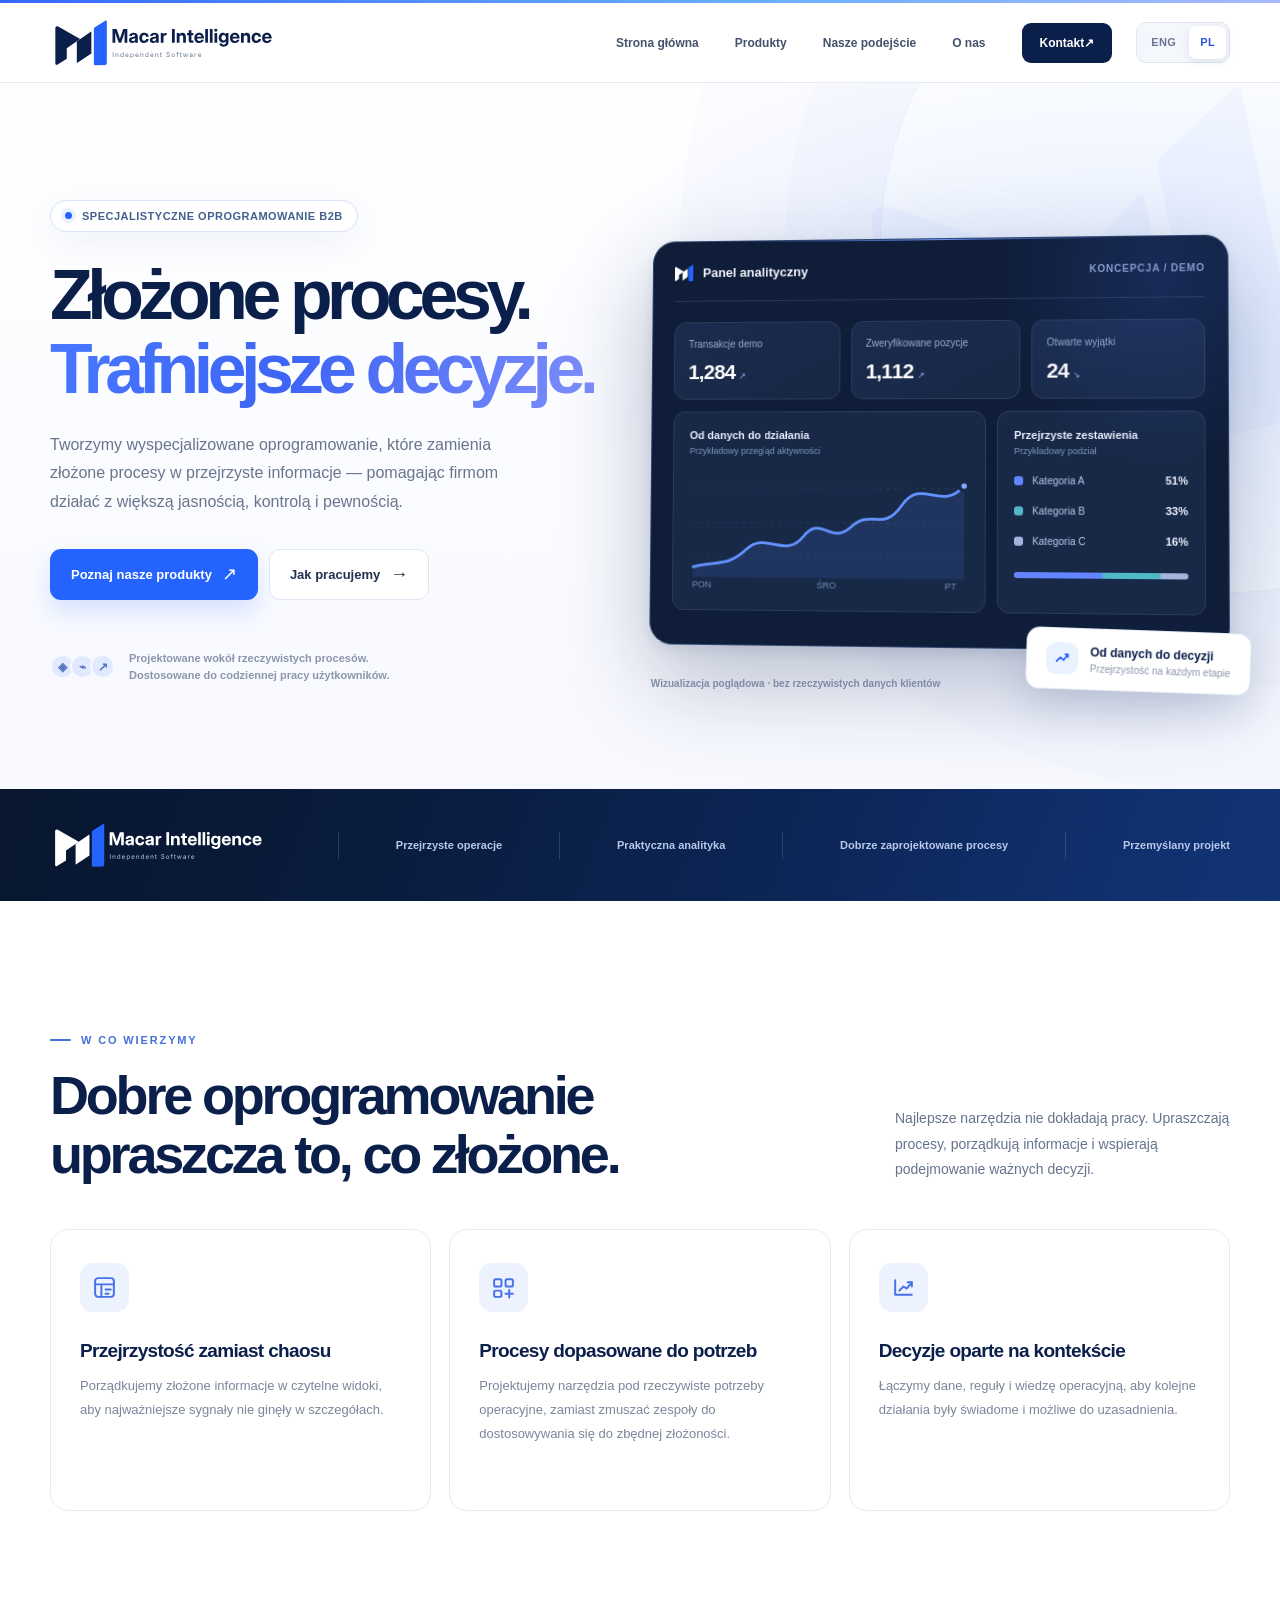
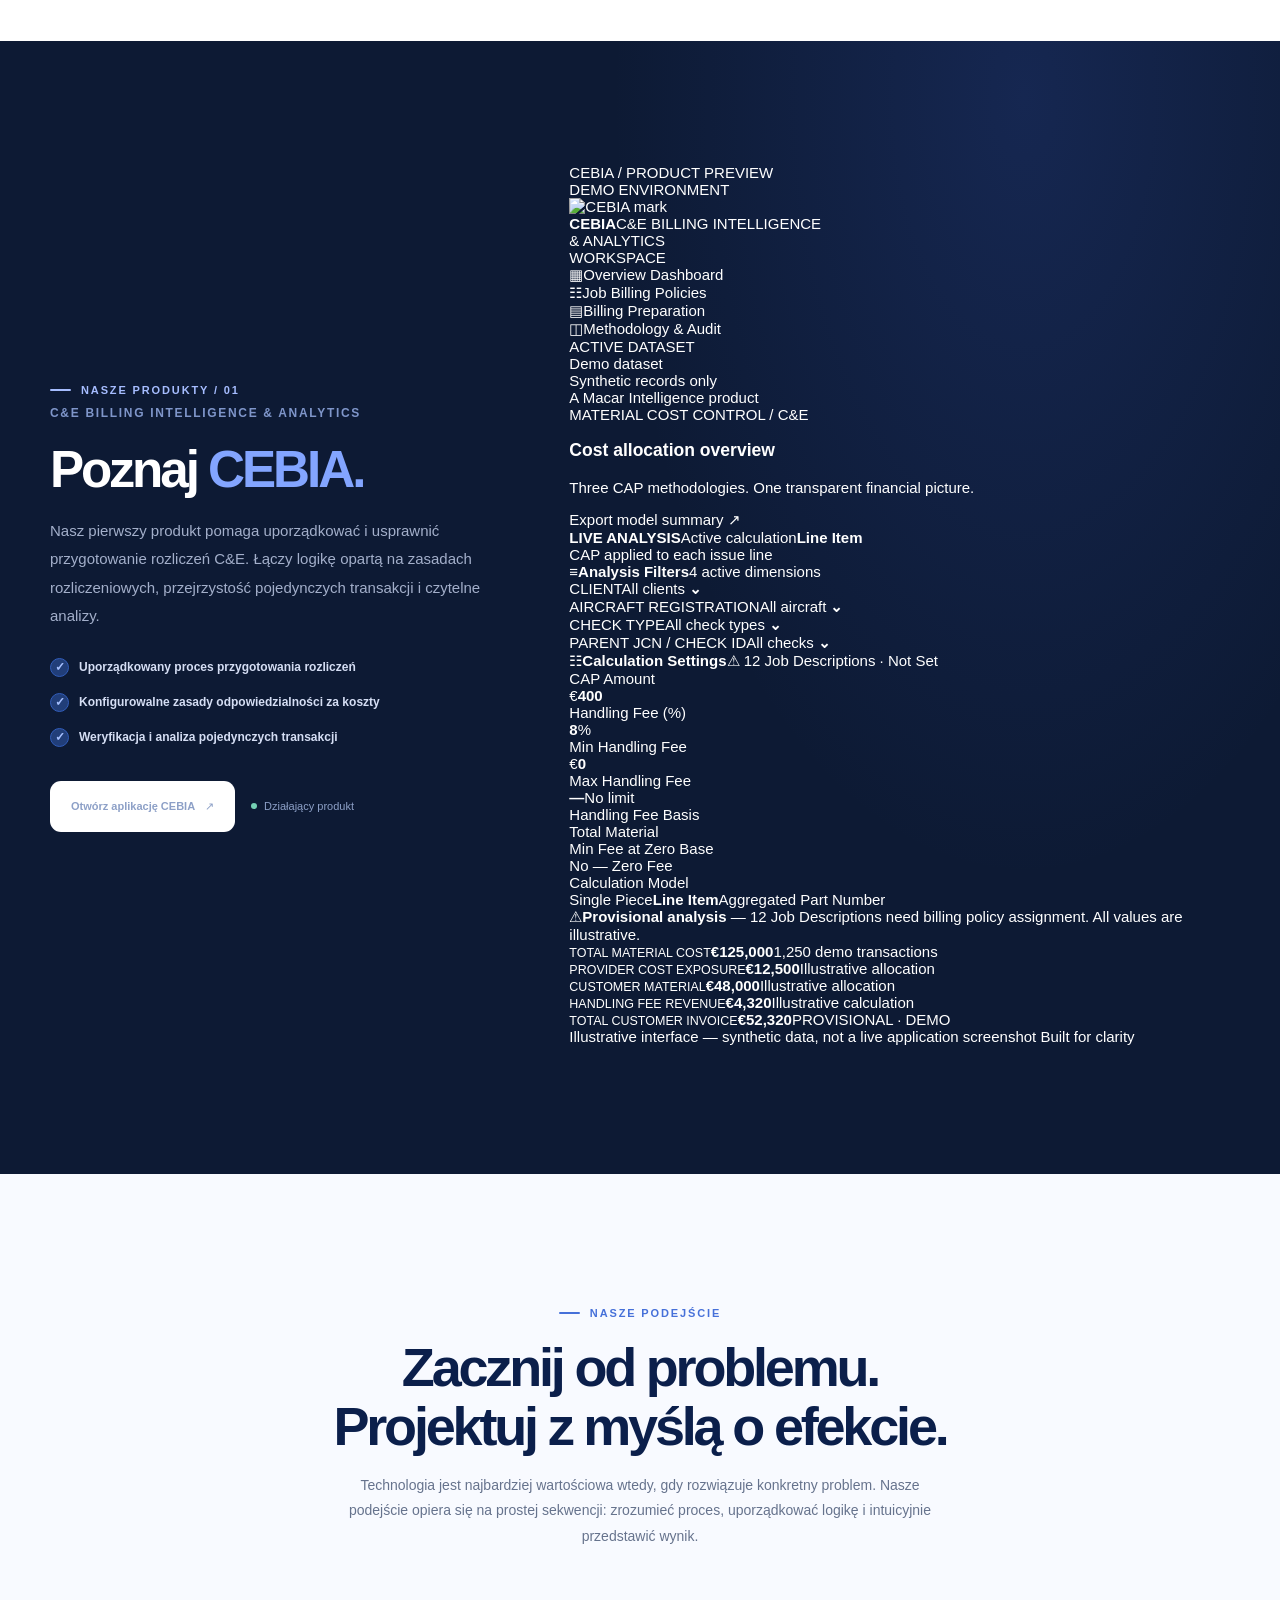
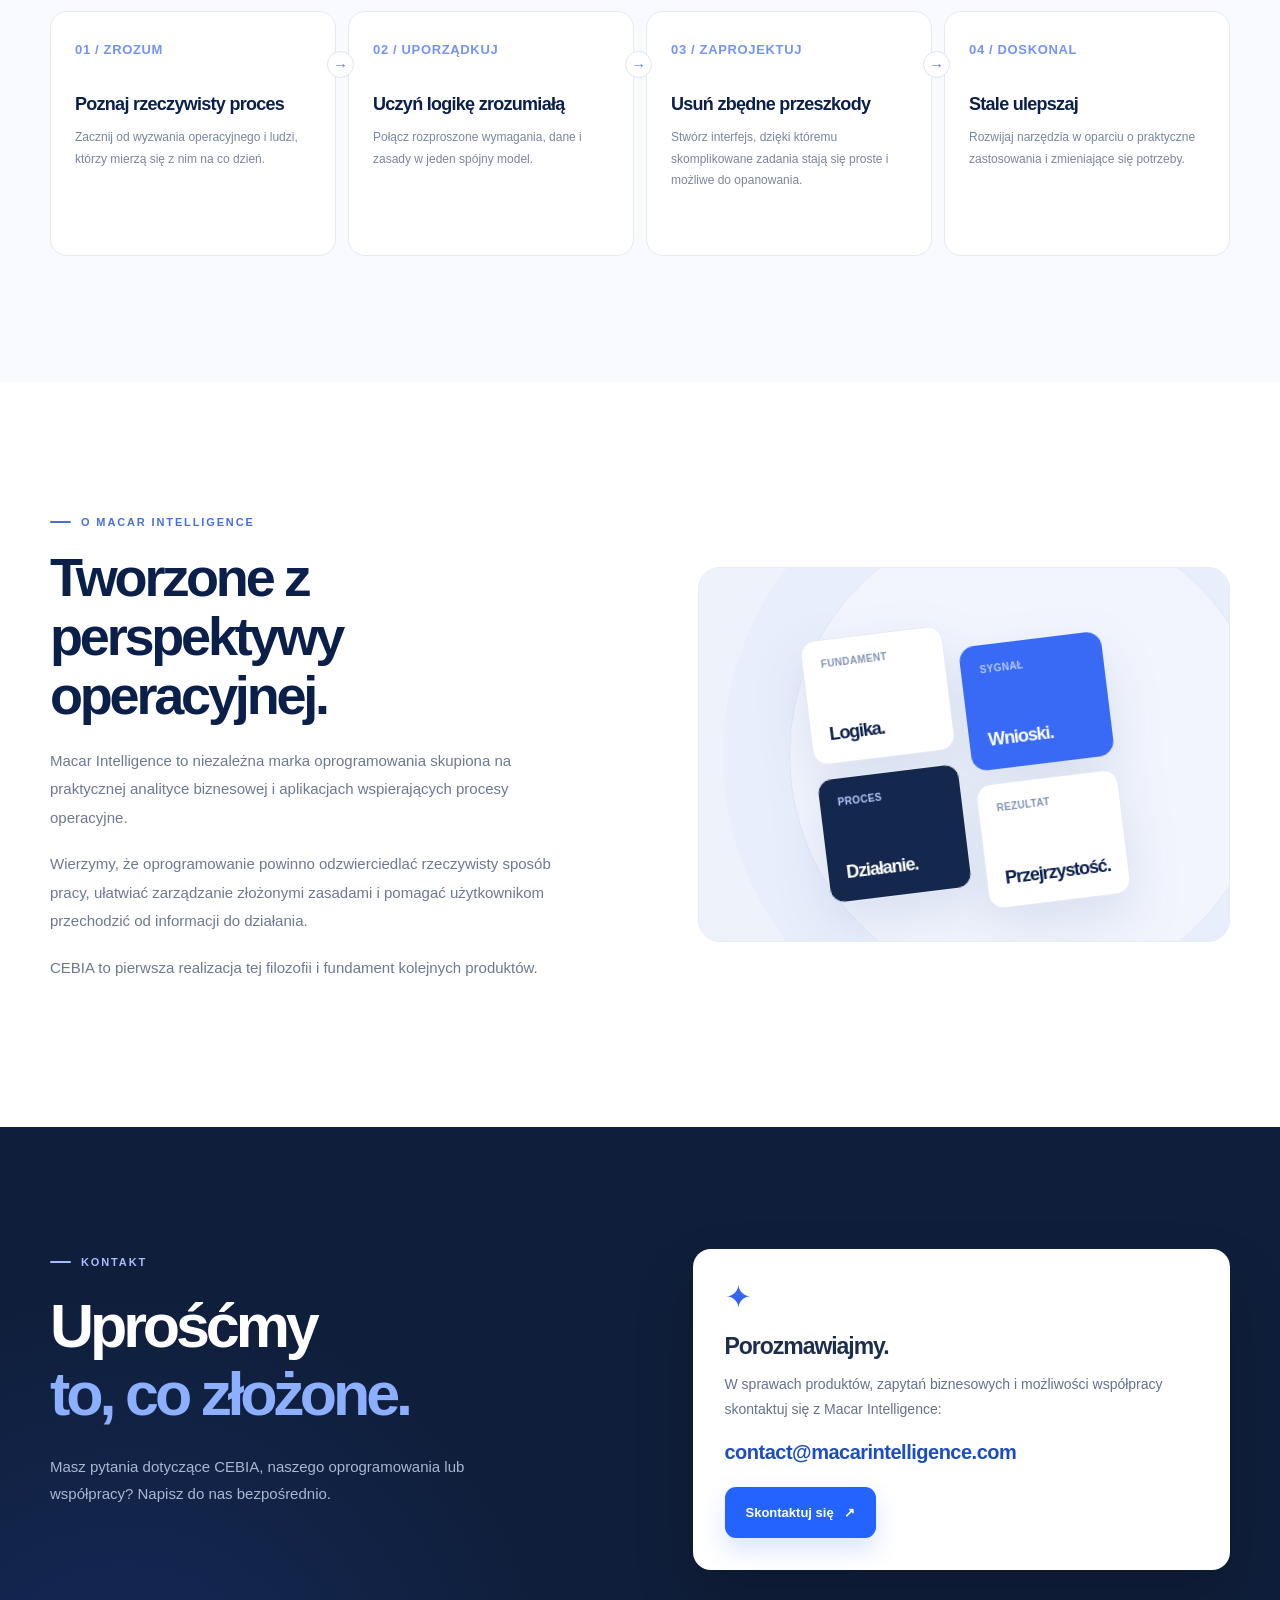
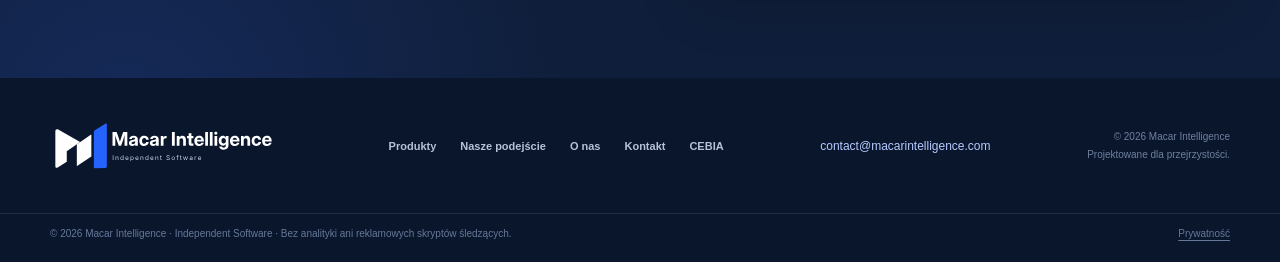
==== commit d1899a0c: "v1.2.9" ====
--- a/public/pl/index.html
+++ b/public/pl/index.html
@@ -25,7 +25,7 @@
 @media(max-width:700px){.cda-shell{grid-template-columns:48px minmax(0,1fr)}.cda-brand{justify-content:center;padding:4px 0 15px}.cda-brand>div,.cda-sidebar-label,.cda-sidelink,.cda-sample,.cda-sidebar-foot{display:none}.cda-content{padding:9px}.cda-head h3{font-size:15px}.cda-export,.cda-state small{display:none}.cda-state{flex-wrap:wrap}.cda-filters{grid-template-columns:repeat(2,minmax(0,1fr))}.cda-settings-grid{grid-template-columns:repeat(3,minmax(0,1fr))}.cda-kpis{grid-template-columns:repeat(3,minmax(0,1fr))}.cda-kpis strong{font-size:14px}.cda-kpis small{font-size:7px}.cda-unset{font-size:7px;padding:5px}.cda-panel{padding:10px 8px}.cda-kpis .cda-invoice{grid-column:span 2}}
 @media(max-width:390px){.cda-filters>div:nth-child(n+3){display:none}.cda-settings-grid{grid-template-columns:repeat(2,minmax(0,1fr))}.cda-head h3{font-size:13px}.cda-settings-head{display:block}.cda-unset{display:inline-block;margin:8px 0}}
 
-</style><link rel="stylesheet" href="/assets/css/cebia-showcase-v1.2.6.css"></head>
+</style><link rel="stylesheet" href="/assets/css/cebia-showcase-v1.2.9.css"></head>
 <body>
 <div aria-hidden="true" class="topline"></div>
 <header class="header">
@@ -73,7 +73,7 @@
 <div class="container product-grid cp-product-layout">
 <div class="product-copy reveal"><div class="eyebrow light">Nasze produkty / 01</div><div class="product-name">C&amp;E BILLING INTELLIGENCE &amp; ANALYTICS</div><h2 class="section-title"><span>Poznaj </span><span style="color:#83a5ff">CEBIA.</span></h2><p>Nasz pierwszy produkt pomaga uporządkować i usprawnić przygotowanie rozliczeń C&amp;E. Łączy logikę opartą na zasadach rozliczeniowych, przejrzystość pojedynczych transakcji i czytelne analizy.</p>
 <ul class="product-features"><li><span class="tick">✓</span><span>Uporządkowany proces przygotowania rozliczeń</span></li><li><span class="tick">✓</span><span>Konfigurowalne zasady odpowiedzialności za koszty</span></li><li><span class="tick">✓</span><span>Weryfikacja i analiza pojedynczych transakcji</span></li></ul>
-<div class="product-actions"><a class="button button-inverse" href="https://cebia.macarintelligence.com" rel="noopener noreferrer" target="_blank"><span>Otwórz aplikację CEBIA </span><span aria-hidden="true" class="arrow">↗</span></a><span><i></i><span>Działający produkt</span></span><a class="product-details-link" href="/pl/products/cebia/">Poznaj możliwości CEBIA →</a></div>
+<div class="product-actions"><a class="button button-inverse" href="https://cebia.macarintelligence.com" rel="noopener noreferrer" target="_blank"><span>Otwórz aplikację CEBIA </span><span aria-hidden="true" class="arrow">↗</span></a><span><i></i><span>Działający produkt</span></span></div>
 </div>
 <div class="cp-preview" role="group" aria-label="CEBIA interface preview with fully synthetic example data">
   <div class="cp-windowbar"><span class="cp-windowdots" aria-hidden="true"><i></i><i></i><i></i></span><div class="cp-window-label"><span class="cp-window-square"></span> CEBIA <span class="cp-window-sep">/</span> PRODUCT PREVIEW</div><div class="cp-window-demo"><span class="cp-demo-dot"></span> DEMO ENVIRONMENT</div></div>
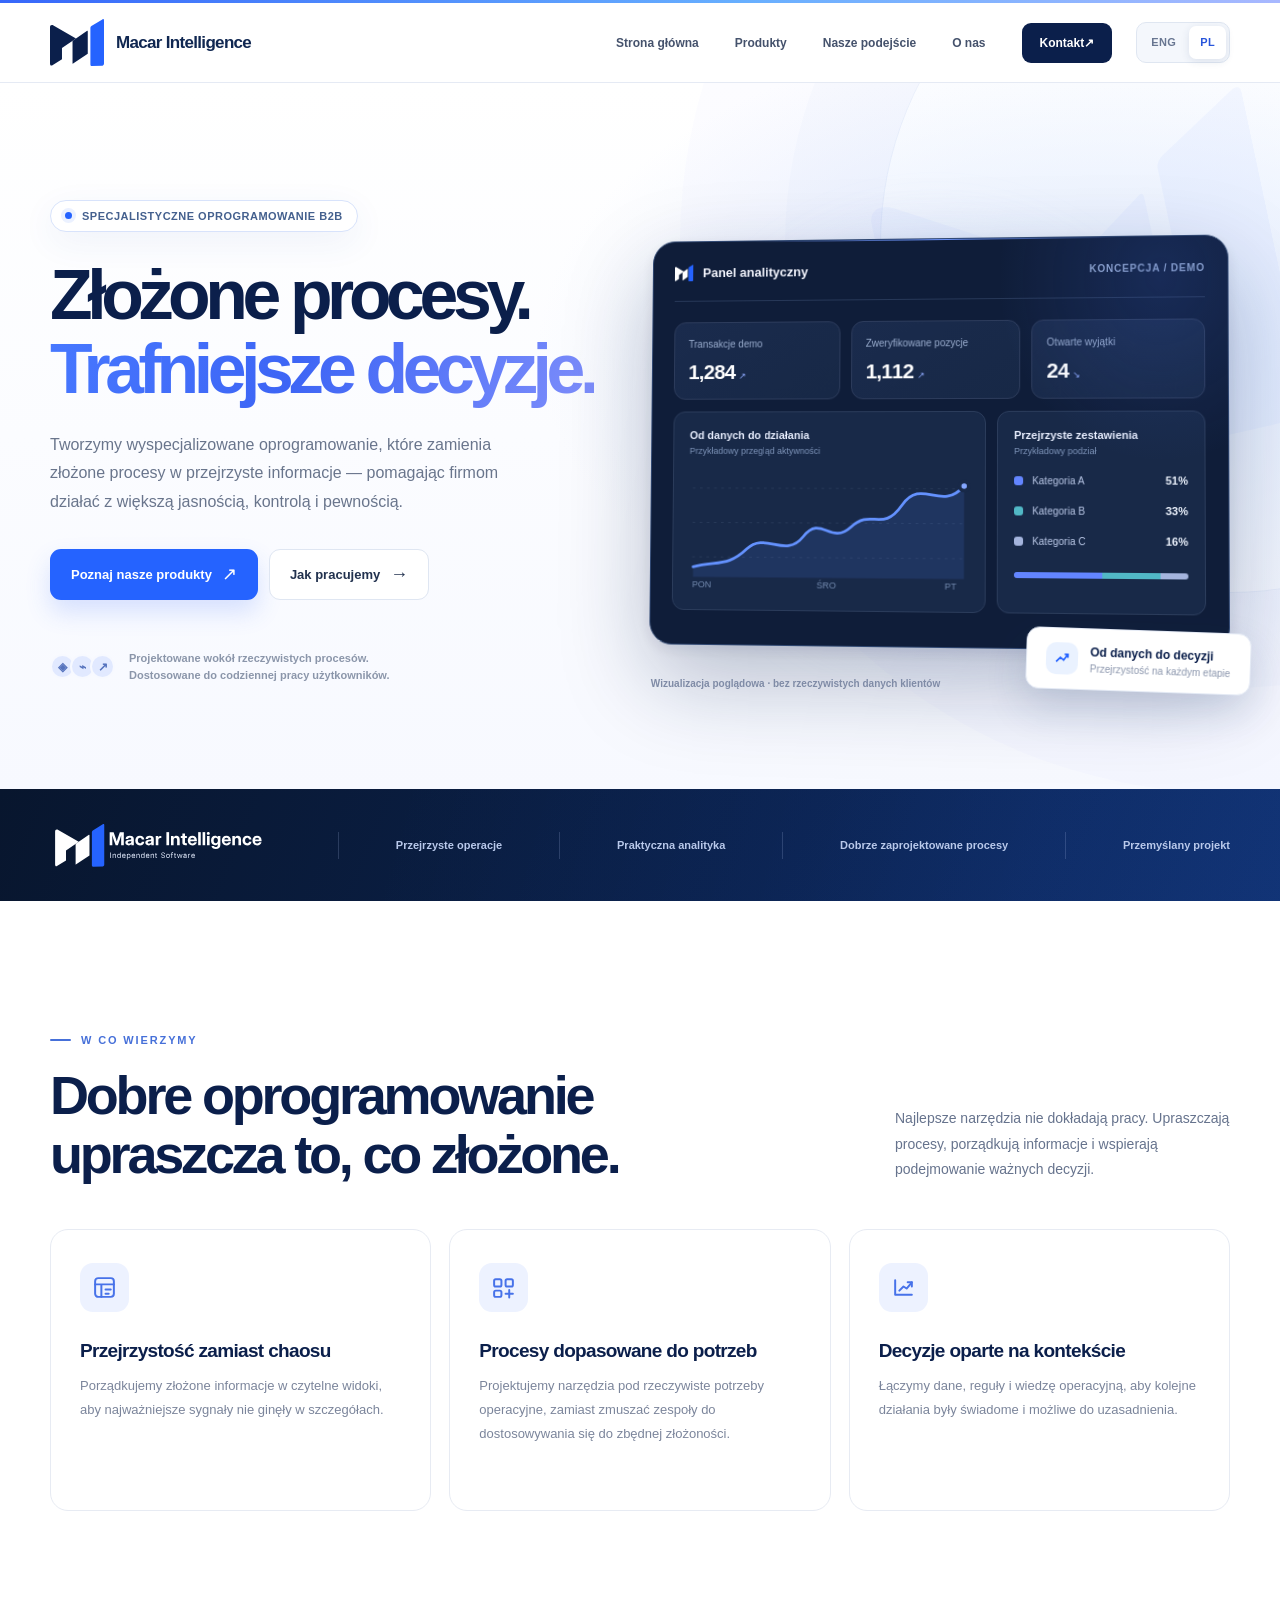
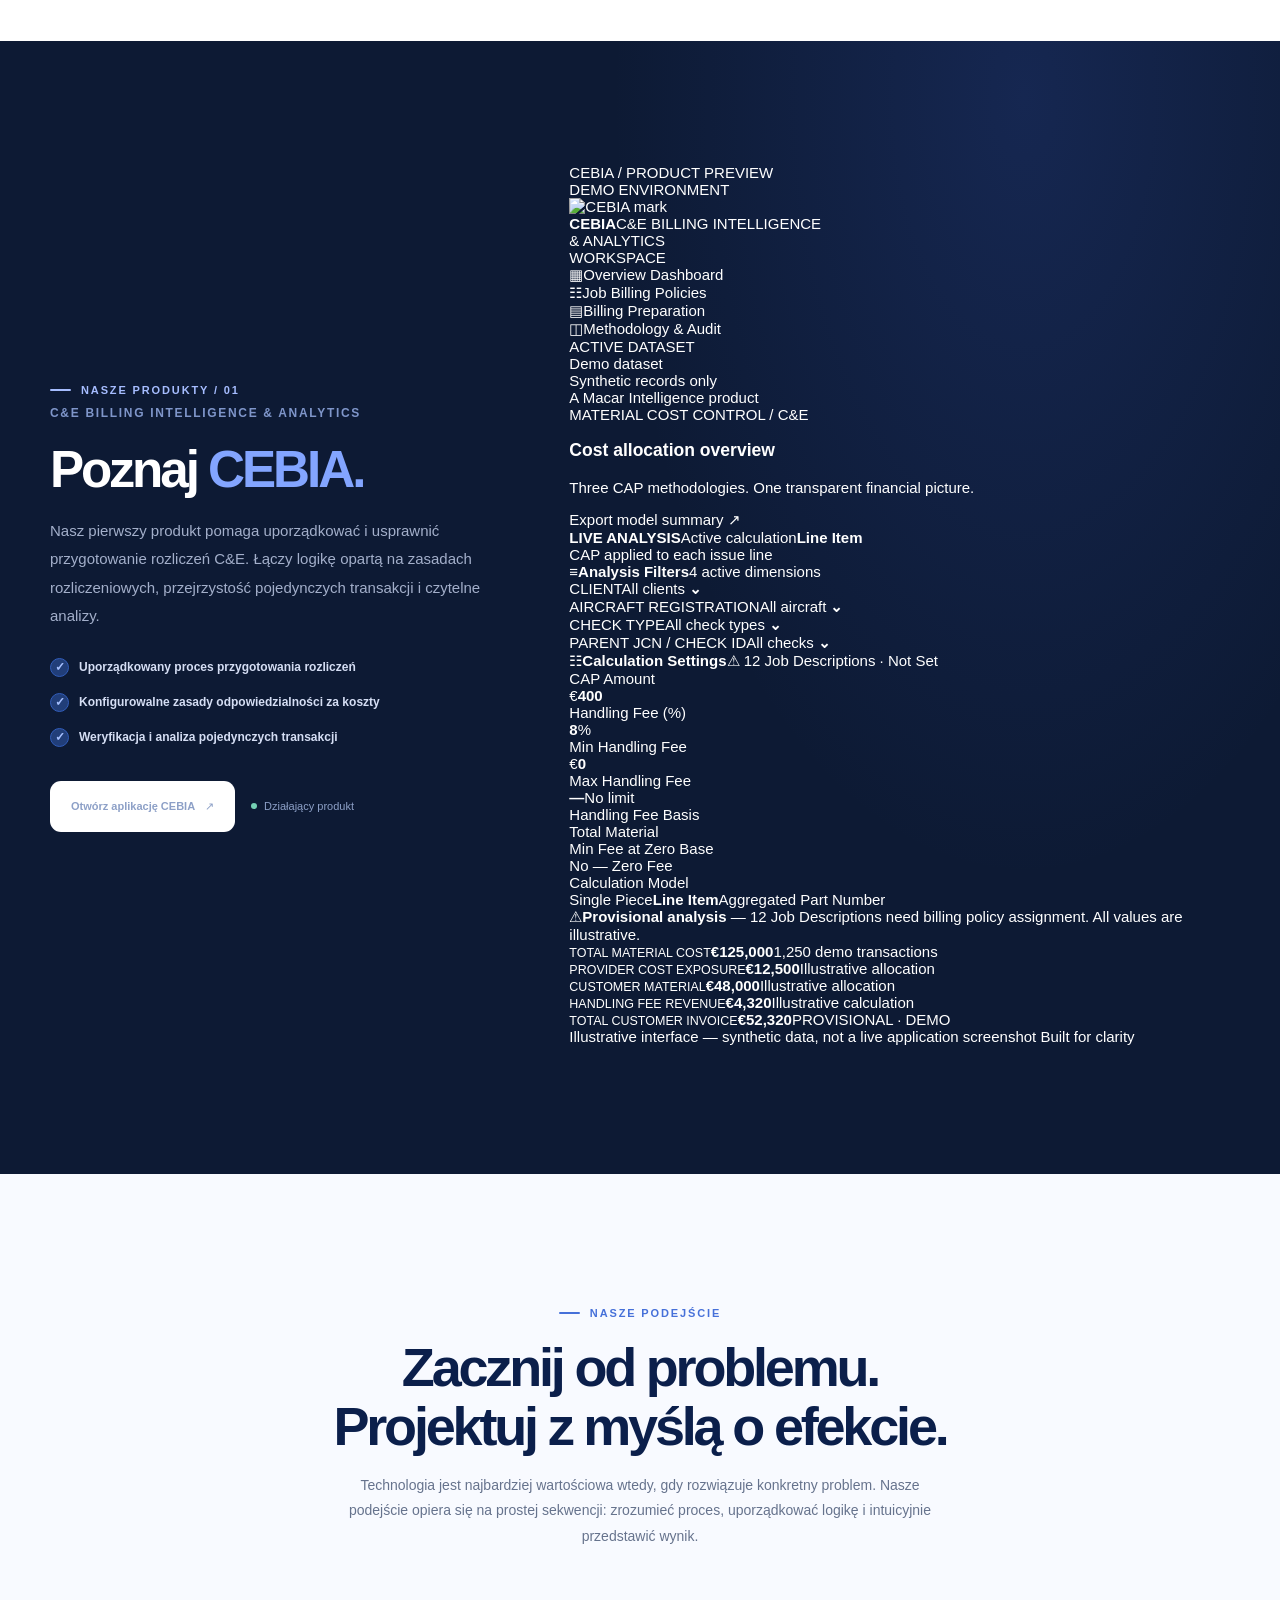
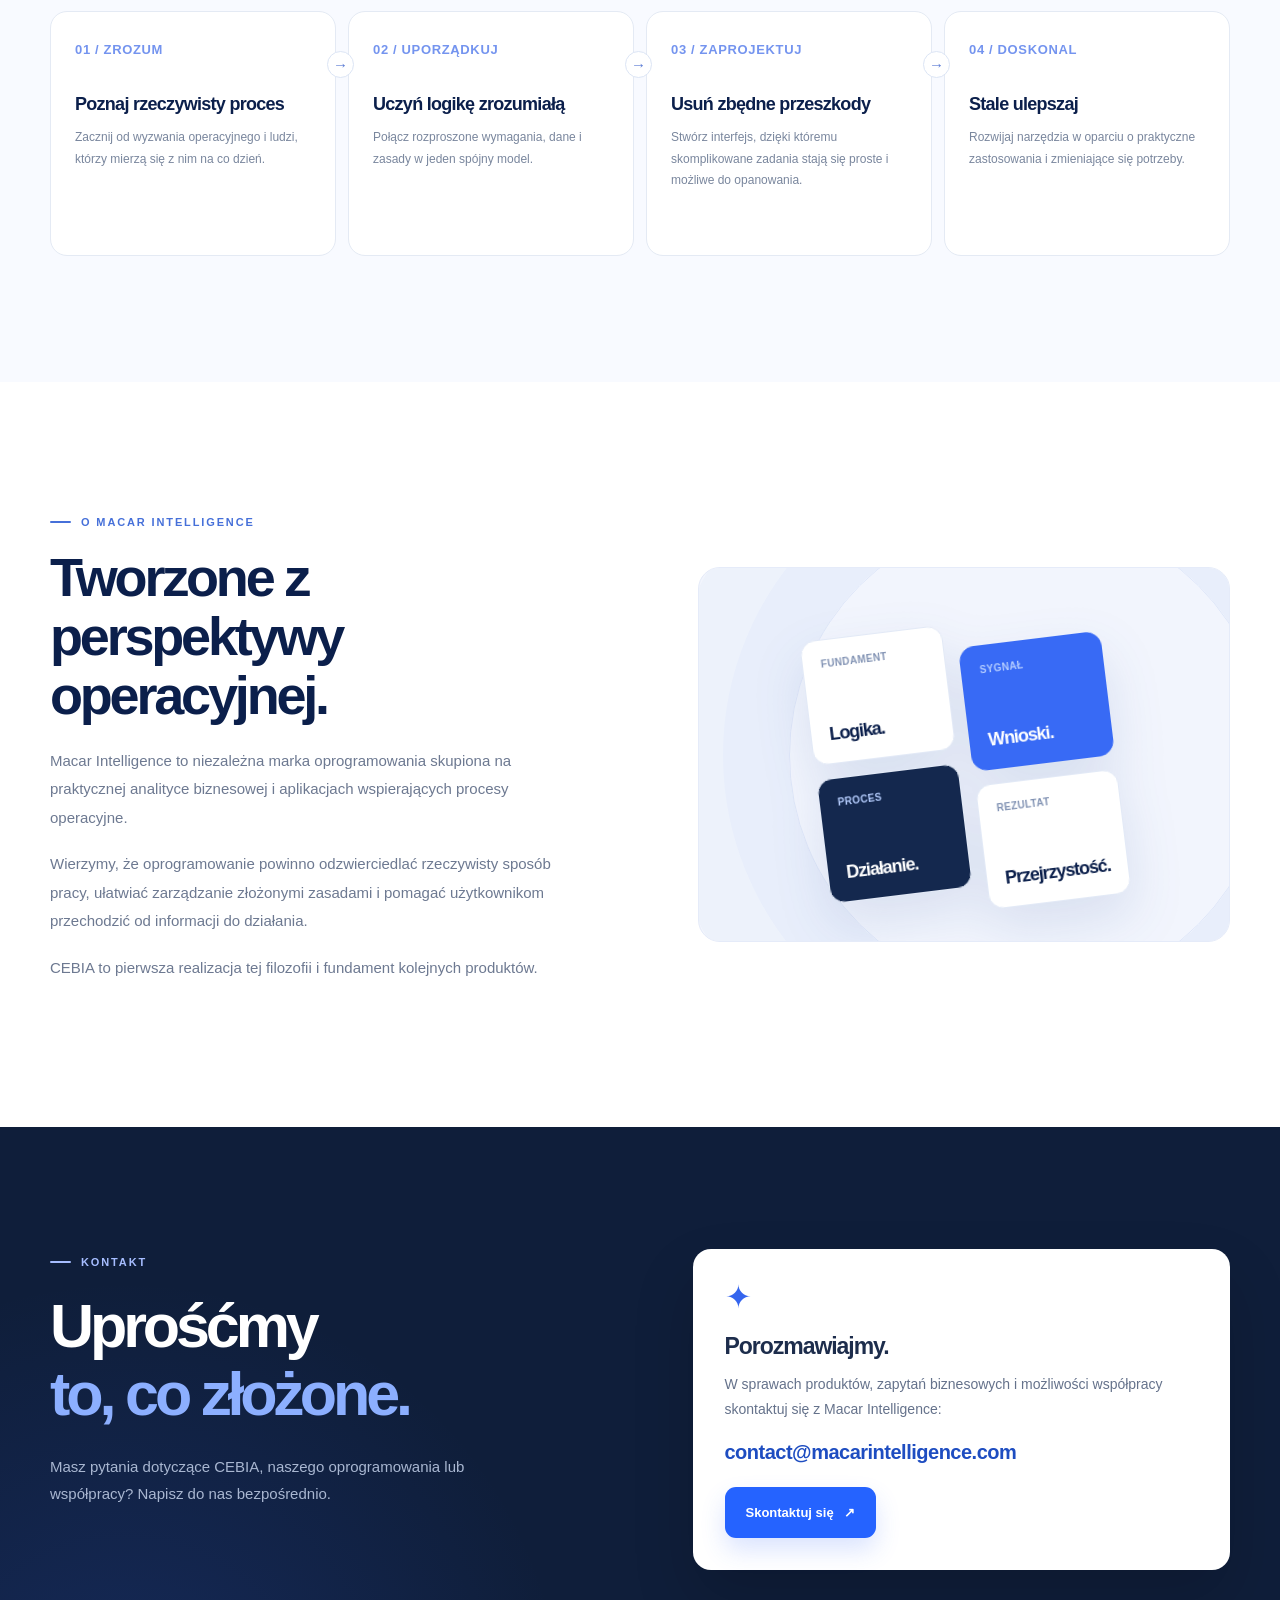
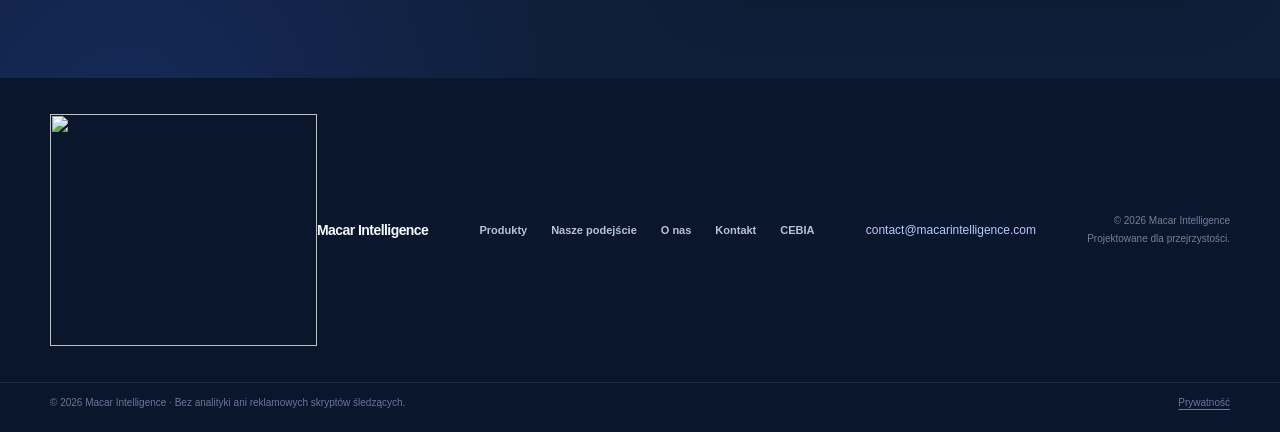
==== commit bf5db47a: "Macar Intelligence v1.2.12 — Simplified Footer." ====
--- a/public/pl/index.html
+++ b/public/pl/index.html
@@ -25,12 +25,12 @@
 @media(max-width:700px){.cda-shell{grid-template-columns:48px minmax(0,1fr)}.cda-brand{justify-content:center;padding:4px 0 15px}.cda-brand>div,.cda-sidebar-label,.cda-sidelink,.cda-sample,.cda-sidebar-foot{display:none}.cda-content{padding:9px}.cda-head h3{font-size:15px}.cda-export,.cda-state small{display:none}.cda-state{flex-wrap:wrap}.cda-filters{grid-template-columns:repeat(2,minmax(0,1fr))}.cda-settings-grid{grid-template-columns:repeat(3,minmax(0,1fr))}.cda-kpis{grid-template-columns:repeat(3,minmax(0,1fr))}.cda-kpis strong{font-size:14px}.cda-kpis small{font-size:7px}.cda-unset{font-size:7px;padding:5px}.cda-panel{padding:10px 8px}.cda-kpis .cda-invoice{grid-column:span 2}}
 @media(max-width:390px){.cda-filters>div:nth-child(n+3){display:none}.cda-settings-grid{grid-template-columns:repeat(2,minmax(0,1fr))}.cda-head h3{font-size:13px}.cda-settings-head{display:block}.cda-unset{display:inline-block;margin:8px 0}}
 
-</style><link rel="stylesheet" href="/assets/css/cebia-showcase-v1.2.9.css"></head>
+</style><link rel="stylesheet" href="/assets/css/cebia-showcase-v1.2.9.css"><link rel="stylesheet" href="/assets/css/footer-brand-v1.2.12.css"></head>
 <body>
 <div aria-hidden="true" class="topline"></div>
 <header class="header">
 <div class="container header-in">
-<a aria-label="Macar Intelligence — przejdź do strony głównej" class="brand" href="#home"><img alt="Macar Intelligence — Independent Software" class="brand-lockup" decoding="async" height="260" src="../assets/brand/macar-intelligence-primary.svg" width="1000"/></a>
+<a aria-label="Macar Intelligence — przejdź do strony głównej" class="brand brand-header" href="#home"><img alt="Macar Intelligence symbol" class="brand-symbol" decoding="async" height="232" src="../assets/brand/macar-intelligence-symbol.svg" width="267"/><span class="brand-textonly">Macar Intelligence</span></a>
 <div class="header-actions"><nav aria-label="Nawigacja główna" class="nav" id="mainnav"><a href="#home">Strona główna</a><a href="#products">Produkty</a><a href="#approach">Nasze podejście</a><a href="#about">O nas</a><a class="nav-contact" href="#contact"><span>Kontakt</span><span aria-hidden="true">↗</span></a></nav><div aria-label="Wybierz język" class="language-switch" role="navigation"><a aria-current="false" aria-label="English" class="lang-button" href="/" lang="en">ENG</a><a aria-current="page" aria-label="Polski" class="lang-button active" href="./" lang="pl">PL</a></div><button aria-controls="mainnav" aria-expanded="false" aria-label="Otwórz menu" class="mobile-toggle" id="mobileToggle"><svg fill="none" height="24" stroke="currentColor" stroke-linecap="round" stroke-width="2" viewbox="0 0 24 24" width="24"><path d="M4 7h16M4 12h16M4 17h16"></path></svg></button></div></div>
 </header>
 <main>
@@ -124,7 +124,7 @@
 <div class="contact-form contact-placeholder reveal"><div aria-hidden="true" class="contact-icon">✦</div><h3>Porozmawiajmy.</h3><p>W sprawach produktów, zapytań biznesowych i możliwości współpracy skontaktuj się z Macar Intelligence:</p><a class="contact-email" href="mailto:contact@macarintelligence.com">contact@macarintelligence.com</a><a class="button button-primary" href="mailto:contact@macarintelligence.com?subject=Macar%20Intelligence%20%E2%80%94%20Zapytanie">Skontaktuj się <span aria-hidden="true">↗</span></a></div>
 </div></section>
 </main>
-<footer class="footer"><div class="container footer-grid"><a class="brand" href="#home"><img alt="Macar Intelligence — Independent Software" class="brand-lockup" decoding="async" height="260" src="../assets/brand/macar-intelligence-reverse.svg" width="1000"/></a><nav aria-label="Nawigacja w stopce" class="footer-links"><a href="#products">Produkty</a><a href="#approach">Nasze podejście</a><a href="#about">O nas</a><a href="#contact">Kontakt</a><a href="/pl/products/cebia/">CEBIA</a></nav><a aria-label="Napisz do Macar Intelligence" class="footer-email" href="mailto:contact@macarintelligence.com">contact@macarintelligence.com</a><div class="copyright">© 2026 Macar Intelligence<br/><span>Projektowane dla przejrzystości.</span></div></div></footer>
-<div class="legal"><div class="container legal-container"><span>© 2026 Macar Intelligence · Independent Software · Bez analityki ani reklamowych skryptów śledzących.</span><a href="privacy/">Prywatność</a></div></div>
+<footer class="footer"><div class="container footer-grid"><a class="brand brand-footer" href="#home" aria-label="Macar Intelligence"><img class="footer-brand-symbol" src="/assets/brand/macar-intelligence-symbol-reverse.svg" width="267" height="232" alt="" aria-hidden="true"/><span class="footer-brand-name">Macar Intelligence</span></a><nav aria-label="Nawigacja w stopce" class="footer-links"><a href="#products">Produkty</a><a href="#approach">Nasze podejście</a><a href="#about">O nas</a><a href="#contact">Kontakt</a><a href="/pl/products/cebia/">CEBIA</a></nav><a aria-label="Napisz do Macar Intelligence" class="footer-email" href="mailto:contact@macarintelligence.com">contact@macarintelligence.com</a><div class="copyright">© 2026 Macar Intelligence<br/><span>Projektowane dla przejrzystości.</span></div></div></footer>
+<div class="legal"><div class="container legal-container"><span>© 2026 Macar Intelligence · Bez analityki ani reklamowych skryptów śledzących.</span><a href="privacy/">Prywatność</a></div></div>
 </body>
 </html>
--- a/public/assets/css/site-v1.2.5.css
+++ b/public/assets/css/site-v1.2.5.css
@@ -285,3 +285,10 @@
 .cda-kpis{display:grid;grid-template-columns:repeat(5,minmax(0,1fr));gap:7px}.cda-kpis>div{border:1px solid #e1e7f2;border-radius:10px;background:white;padding:12px 7px;min-width:0}.cda-kpis small{font-size:7px;display:block;min-height:25px;font-weight:850;letter-spacing:.025em;color:#35456d}.cda-kpis strong{font-size:15px;display:block;letter-spacing:-.04em;white-space:nowrap;color:#1a3660}.cda-kpis span{font-size:7px;color:#8799b6;line-height:1.4;display:block;margin-top:6px}.cda-kpis .cda-invoice{background:#4b5fe0}.cda-kpis .cda-invoice *{color:white}.cda-caption{padding:8px 14px;font-size:8px;text-align:right;background:#eaf0fa;color:#52698c}
 @media(max-width:700px){.cda-shell{grid-template-columns:48px minmax(0,1fr)}.cda-brand{justify-content:center;padding:4px 0 15px}.cda-brand>div,.cda-sidebar-label,.cda-sidelink,.cda-sample,.cda-sidebar-foot{display:none}.cda-content{padding:9px}.cda-head h3{font-size:15px}.cda-export,.cda-state small{display:none}.cda-state{flex-wrap:wrap}.cda-filters{grid-template-columns:repeat(2,minmax(0,1fr))}.cda-settings-grid{grid-template-columns:repeat(3,minmax(0,1fr))}.cda-kpis{grid-template-columns:repeat(3,minmax(0,1fr))}.cda-kpis strong{font-size:14px}.cda-kpis small{font-size:7px}.cda-unset{font-size:7px;padding:5px}.cda-panel{padding:10px 8px}.cda-kpis .cda-invoice{grid-column:span 2}}
 @media(max-width:390px){.cda-filters>div:nth-child(n+3){display:none}.cda-settings-grid{grid-template-columns:repeat(2,minmax(0,1fr))}.cda-head h3{font-size:13px}.cda-settings-head{display:block}.cda-unset{display:inline-block;margin:8px 0}}
+
+/* v1.2.11 header logo refinement */
+.brand-header{gap:12px;color:#102751;line-height:1;white-space:nowrap}
+.brand-header .brand-symbol{display:block;flex:none;width:54px;height:auto}
+.brand-header .brand-textonly{display:block;font-size:17px;font-weight:780;letter-spacing:-.04em;color:#102751;white-space:nowrap}
+@media (max-width:610px){.brand-header{gap:10px}.brand-header .brand-symbol{width:46px}.brand-header .brand-textonly{font-size:15px}}
+@media (max-width:355px){.brand-header{gap:8px}.brand-header .brand-symbol{width:40px}.brand-header .brand-textonly{font-size:13px}}
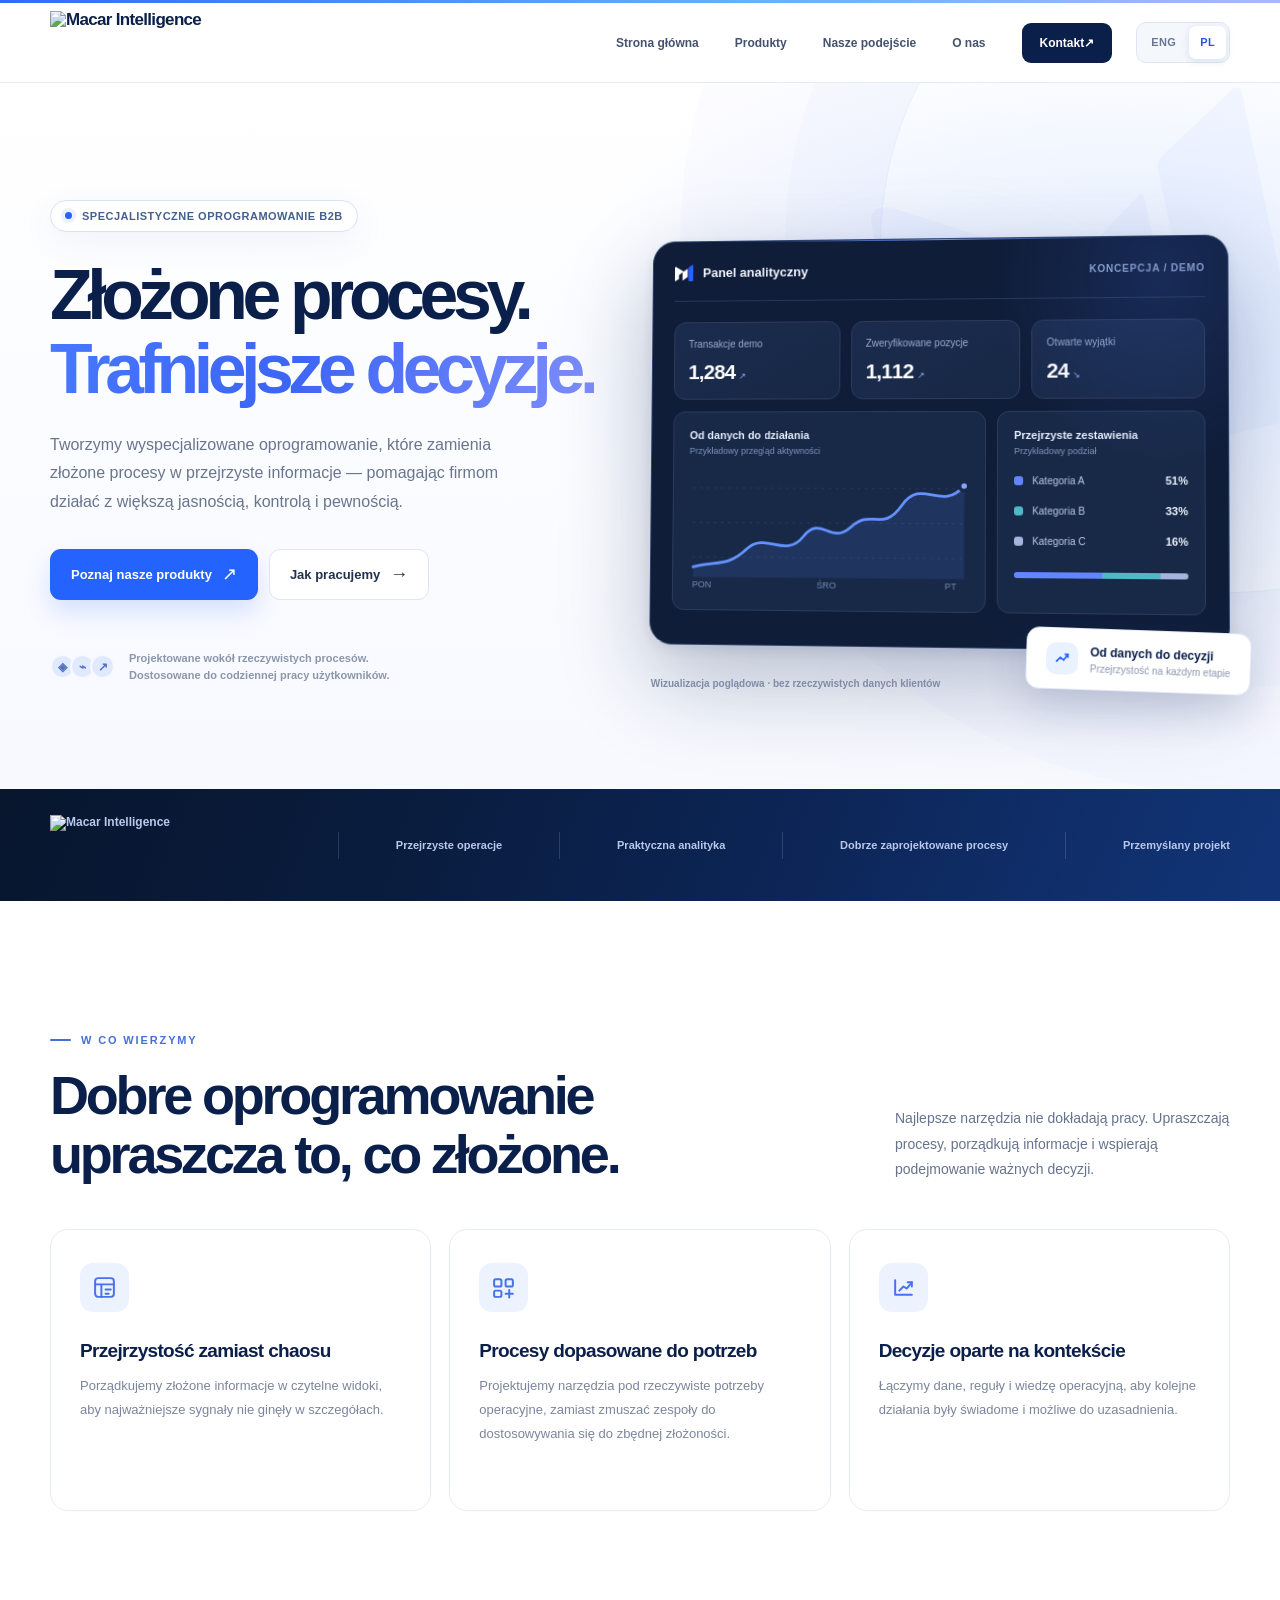
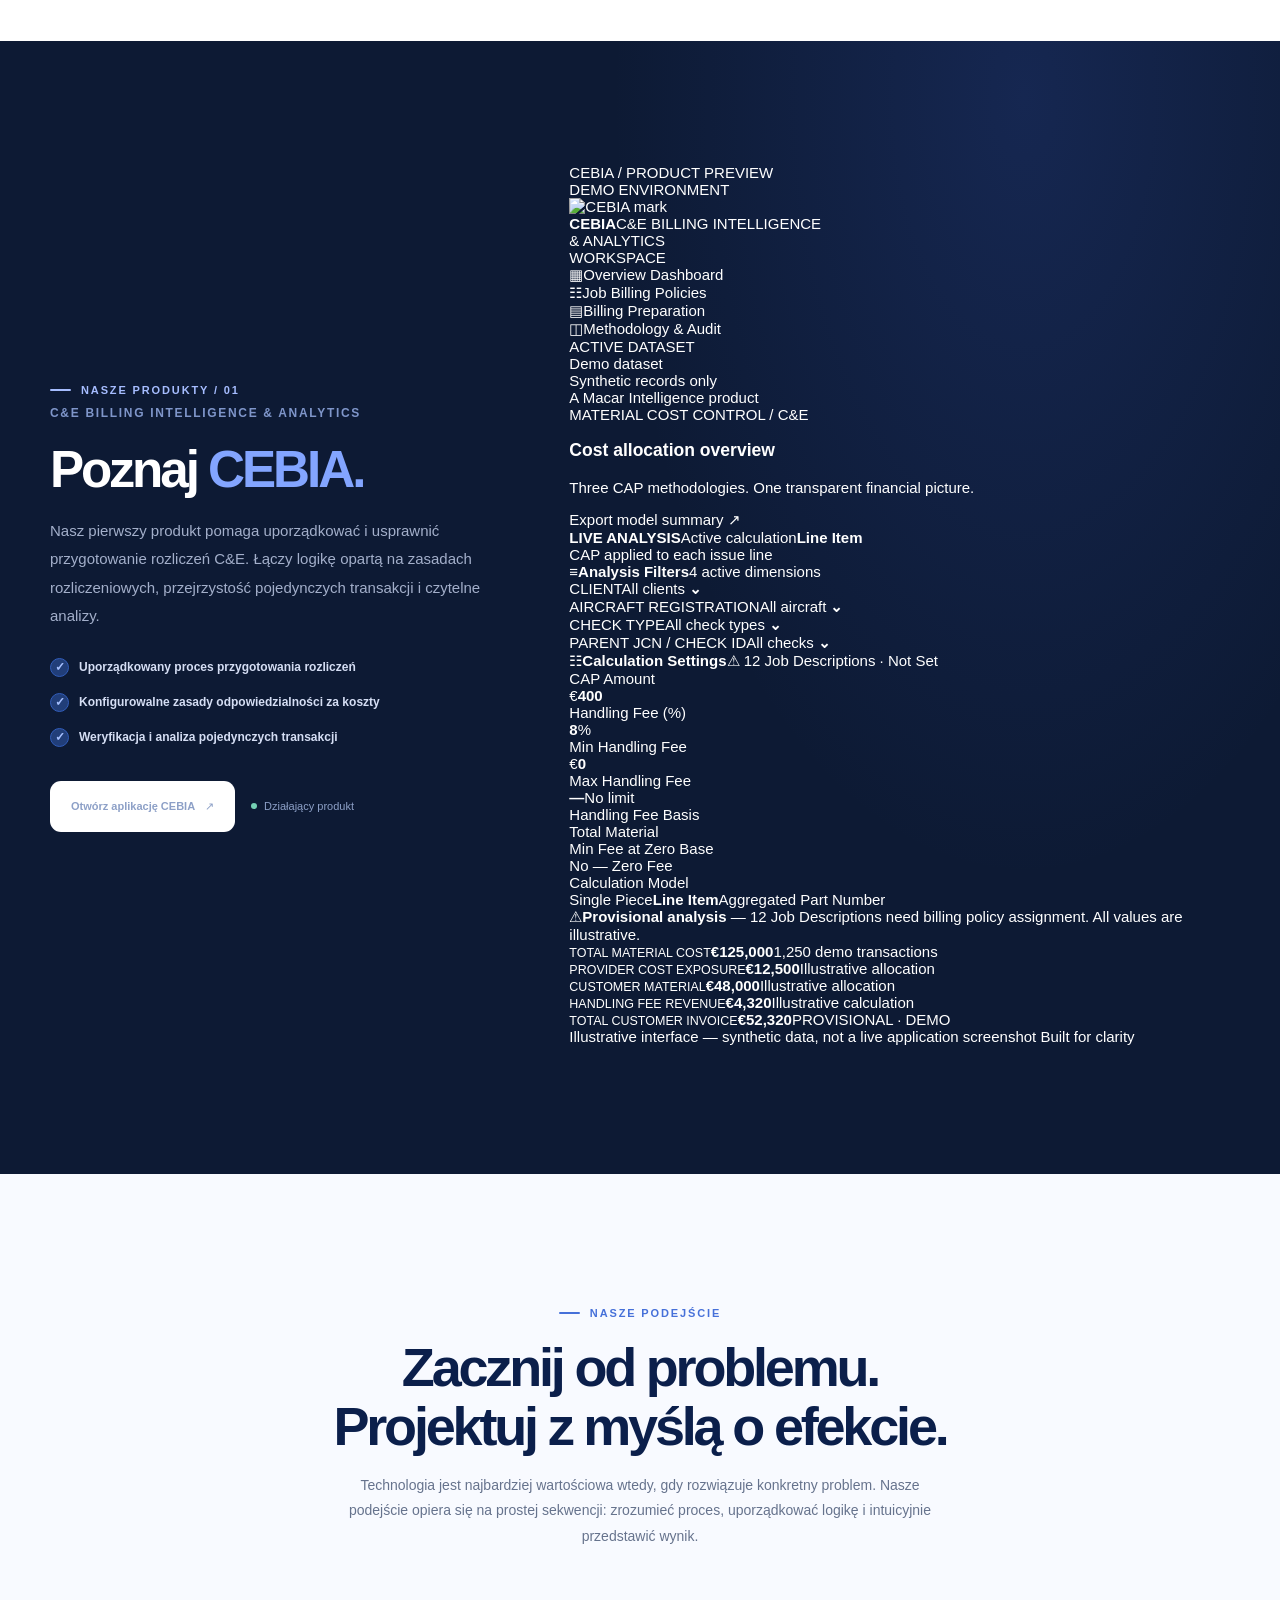
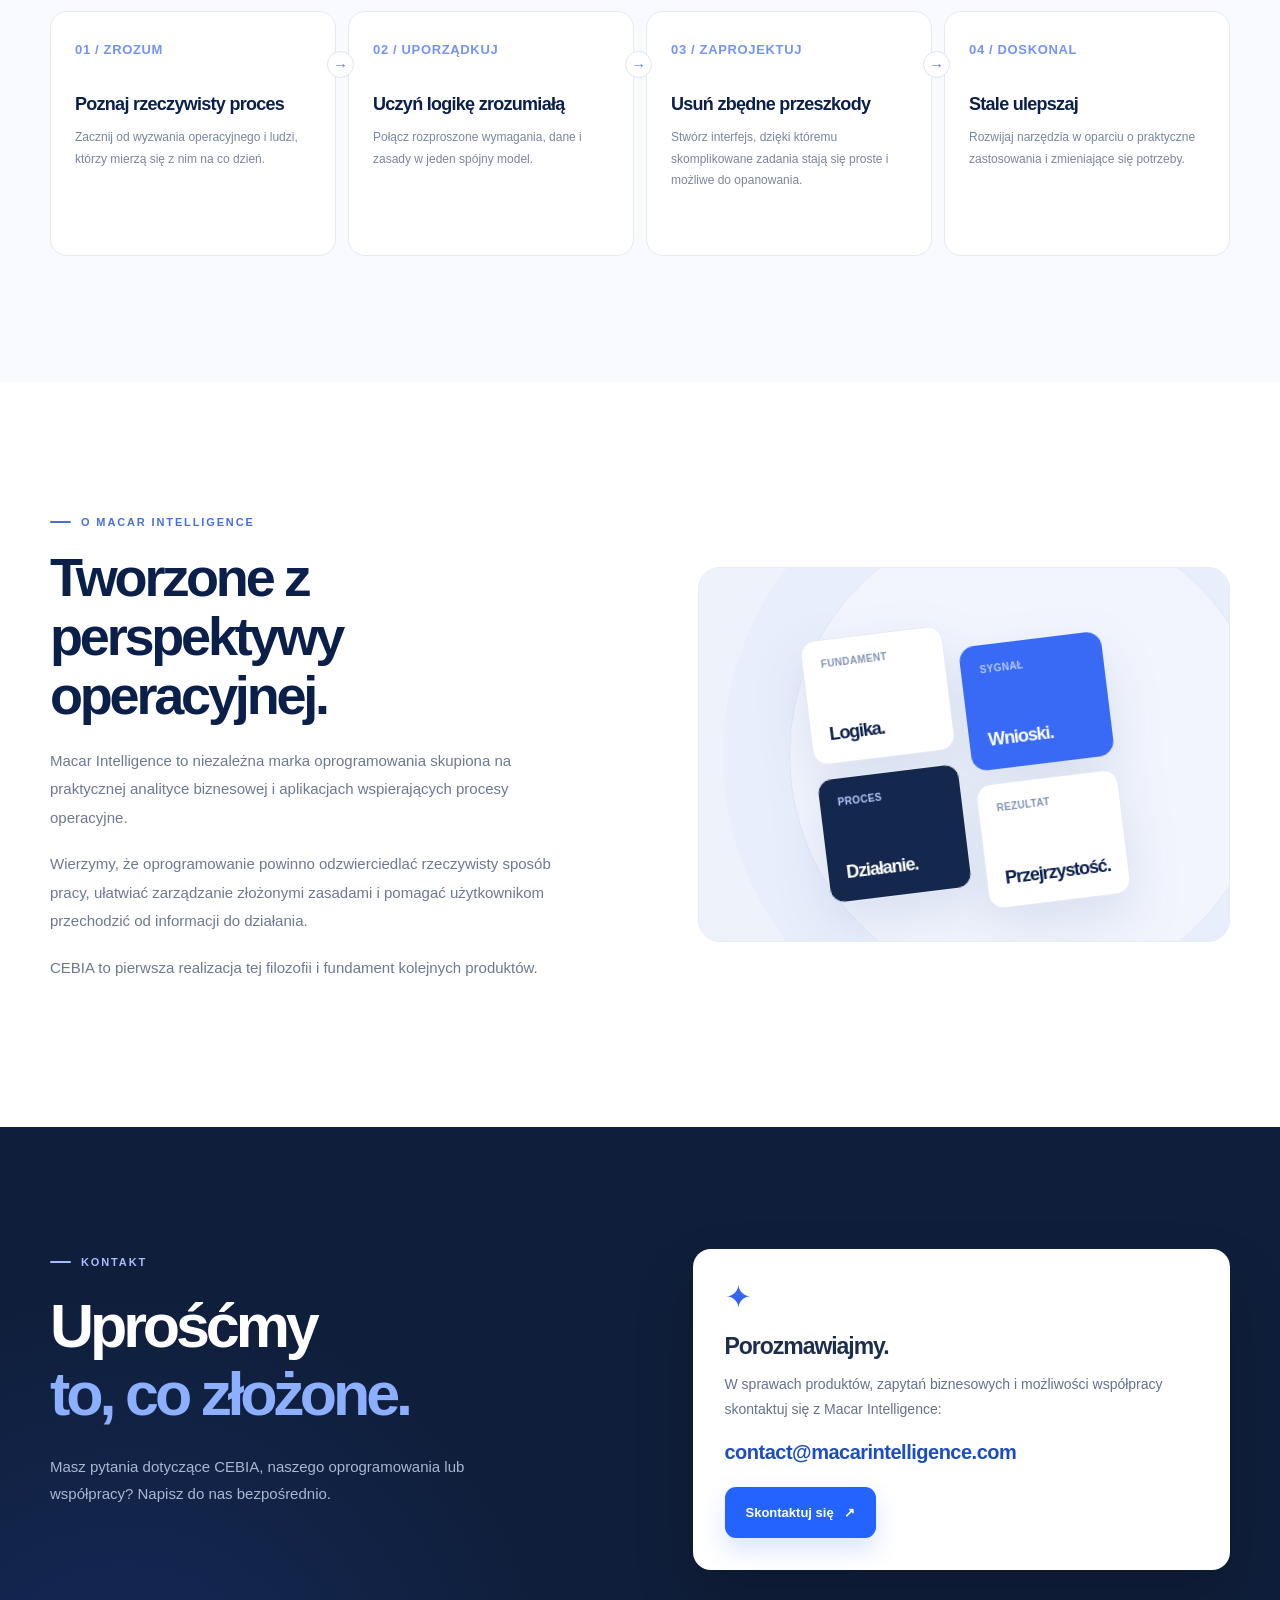
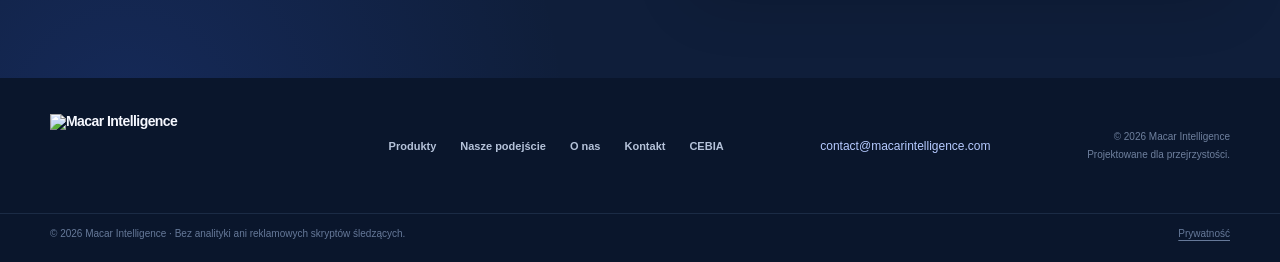
==== commit 1979d985: "Pobierz Macar Intelligence v1.2.13 — poprawiona strona" ====
--- a/public/pl/index.html
+++ b/public/pl/index.html
@@ -8,7 +8,7 @@
 <meta content="Macar Intelligence tworzy specjalistyczne oprogramowanie usprawniające złożone procesy operacyjne. Poznaj aplikację CEBIA." name="description"/>
 <title>Macar Intelligence | Specjalistyczne oprogramowanie B2B</title>
 <link href="../assets/brand/favicon.svg" rel="icon" type="image/svg+xml"/>
-<meta content="index,follow,max-image-preview:large" name="robots"/><link href="https://macarintelligence.com/pl/" rel="canonical"/><link href="https://macarintelligence.com/" hreflang="en" rel="alternate"/><link href="https://macarintelligence.com/pl/" hreflang="pl" rel="alternate"/><link href="https://macarintelligence.com/" hreflang="x-default" rel="alternate"/><meta content="website" property="og:type"/><meta content="Macar Intelligence" property="og:site_name"/><meta content="Macar Intelligence | Specjalistyczne oprogramowanie B2B" property="og:title"/><meta content="Macar Intelligence tworzy specjalistyczne oprogramowanie usprawniające złożone procesy operacyjne. Poznaj aplikację CEBIA." property="og:description"/><meta content="https://macarintelligence.com/pl/" property="og:url"/><meta content="https://macarintelligence.com/assets/brand/social-preview.png" property="og:image"/><meta content="summary_large_image" name="twitter:card"/><meta content="Macar Intelligence | Specjalistyczne oprogramowanie B2B" name="twitter:title"/><meta content="Macar Intelligence tworzy specjalistyczne oprogramowanie usprawniające złożone procesy operacyjne. Poznaj aplikację CEBIA." name="twitter:description"/><link href="../assets/css/site-v1.2.5.css" rel="stylesheet"/><link href="../assets/brand/apple-touch-icon.png" rel="apple-touch-icon"/><link href="../site.webmanifest" rel="manifest"/><script defer="" src="../assets/js/site.js"></script><script type="application/ld+json">{"@context":"https://schema.org","@type":"Organization","@id":"https://macarintelligence.com/#organization","name":"Macar Intelligence","url":"https://macarintelligence.com/","logo":"https://macarintelligence.com/assets/brand/apple-touch-icon.png","email":"contact@macarintelligence.com","description":"Independent software focused on operational clarity and B2B analytics."}</script><script type="application/ld+json">{"@context":"https://schema.org","@type":"WebSite","@id":"https://macarintelligence.com/#website","name":"Macar Intelligence","url":"https://macarintelligence.com/","publisher":{"@id":"https://macarintelligence.com/#organization"},"inLanguage":["en","pl"]}</script><style id="cebia-demo-critical-styles">
+<meta content="index,follow,max-image-preview:large" name="robots"/><link href="https://macarintelligence.com/pl/" rel="canonical"/><link href="https://macarintelligence.com/" hreflang="en" rel="alternate"/><link href="https://macarintelligence.com/pl/" hreflang="pl" rel="alternate"/><link href="https://macarintelligence.com/" hreflang="x-default" rel="alternate"/><meta content="website" property="og:type"/><meta content="Macar Intelligence" property="og:site_name"/><meta content="Macar Intelligence | Specjalistyczne oprogramowanie B2B" property="og:title"/><meta content="Macar Intelligence tworzy specjalistyczne oprogramowanie usprawniające złożone procesy operacyjne. Poznaj aplikację CEBIA." property="og:description"/><meta content="https://macarintelligence.com/pl/" property="og:url"/><meta content="https://macarintelligence.com/assets/brand/social-preview.png" property="og:image"/><meta content="summary_large_image" name="twitter:card"/><meta content="Macar Intelligence | Specjalistyczne oprogramowanie B2B" name="twitter:title"/><meta content="Macar Intelligence tworzy specjalistyczne oprogramowanie usprawniające złożone procesy operacyjne. Poznaj aplikację CEBIA." name="twitter:description"/><link href="../assets/css/site-v1.2.13.css" rel="stylesheet"/><link href="../assets/brand/apple-touch-icon.png" rel="apple-touch-icon"/><link href="../site.webmanifest" rel="manifest"/><script defer="" src="../assets/js/site.js"></script><script type="application/ld+json">{"@context":"https://schema.org","@type":"Organization","@id":"https://macarintelligence.com/#organization","name":"Macar Intelligence","url":"https://macarintelligence.com/","logo":"https://macarintelligence.com/assets/brand/apple-touch-icon.png","email":"contact@macarintelligence.com","description":"Independent software focused on operational clarity and B2B analytics."}</script><script type="application/ld+json">{"@context":"https://schema.org","@type":"WebSite","@id":"https://macarintelligence.com/#website","name":"Macar Intelligence","url":"https://macarintelligence.com/","publisher":{"@id":"https://macarintelligence.com/#organization"},"inLanguage":["en","pl"]}</script><style id="cebia-demo-critical-styles">
 /* CEBIA UI mock v1.2.2 based on reference screenshot, synthetic data throughout */
 .cebia-actual-demo{font-family:Inter,system-ui,sans-serif;transform:none;background:#f1f5fb;border-radius:16px;box-shadow:0 18px 56px rgba(11,31,75,.14)}
 .cda-shell{display:grid;grid-template-columns:156px minmax(0,1fr);background:#f1f4fa;min-height:415px;overflow:hidden}
@@ -25,12 +25,12 @@
 @media(max-width:700px){.cda-shell{grid-template-columns:48px minmax(0,1fr)}.cda-brand{justify-content:center;padding:4px 0 15px}.cda-brand>div,.cda-sidebar-label,.cda-sidelink,.cda-sample,.cda-sidebar-foot{display:none}.cda-content{padding:9px}.cda-head h3{font-size:15px}.cda-export,.cda-state small{display:none}.cda-state{flex-wrap:wrap}.cda-filters{grid-template-columns:repeat(2,minmax(0,1fr))}.cda-settings-grid{grid-template-columns:repeat(3,minmax(0,1fr))}.cda-kpis{grid-template-columns:repeat(3,minmax(0,1fr))}.cda-kpis strong{font-size:14px}.cda-kpis small{font-size:7px}.cda-unset{font-size:7px;padding:5px}.cda-panel{padding:10px 8px}.cda-kpis .cda-invoice{grid-column:span 2}}
 @media(max-width:390px){.cda-filters>div:nth-child(n+3){display:none}.cda-settings-grid{grid-template-columns:repeat(2,minmax(0,1fr))}.cda-head h3{font-size:13px}.cda-settings-head{display:block}.cda-unset{display:inline-block;margin:8px 0}}
 
-</style><link rel="stylesheet" href="/assets/css/cebia-showcase-v1.2.9.css"><link rel="stylesheet" href="/assets/css/footer-brand-v1.2.12.css"></head>
+</style><link rel="stylesheet" href="/assets/css/cebia-showcase-v1.2.9.css"></head>
 <body>
 <div aria-hidden="true" class="topline"></div>
 <header class="header">
 <div class="container header-in">
-<a aria-label="Macar Intelligence — przejdź do strony głównej" class="brand brand-header" href="#home"><img alt="Macar Intelligence symbol" class="brand-symbol" decoding="async" height="232" src="../assets/brand/macar-intelligence-symbol.svg" width="267"/><span class="brand-textonly">Macar Intelligence</span></a>
+<a aria-label="Macar Intelligence — przejdź do strony głównej" class="brand" href="#home"><img class="brand-lockup" decoding="async" src="/assets/brand/macar-intelligence-wordmark-primary-v1.2.13.svg" width="1000" height="260" alt="Macar Intelligence" style="display:block;width:clamp(158px,52vw,242px);max-width:100%;height:auto"/></a>
 <div class="header-actions"><nav aria-label="Nawigacja główna" class="nav" id="mainnav"><a href="#home">Strona główna</a><a href="#products">Produkty</a><a href="#approach">Nasze podejście</a><a href="#about">O nas</a><a class="nav-contact" href="#contact"><span>Kontakt</span><span aria-hidden="true">↗</span></a></nav><div aria-label="Wybierz język" class="language-switch" role="navigation"><a aria-current="false" aria-label="English" class="lang-button" href="/" lang="en">ENG</a><a aria-current="page" aria-label="Polski" class="lang-button active" href="./" lang="pl">PL</a></div><button aria-controls="mainnav" aria-expanded="false" aria-label="Otwórz menu" class="mobile-toggle" id="mobileToggle"><svg fill="none" height="24" stroke="currentColor" stroke-linecap="round" stroke-width="2" viewbox="0 0 24 24" width="24"><path d="M4 7h16M4 12h16M4 17h16"></path></svg></button></div></div>
 </header>
 <main>
@@ -58,7 +58,7 @@
 </div>
 </div>
 </section>
-<div class="trust-line trust-line-branded"><div class="container trust-content"><div class="trust-logo"><img alt="Macar Intelligence — Independent Software" decoding="async" height="260" src="../assets/brand/macar-intelligence-reverse.svg" width="1000"/></div><div class="sep"></div><span>Przejrzyste operacje</span><div class="sep"></div><span>Praktyczna analityka</span><div class="sep"></div><span>Dobrze zaprojektowane procesy</span><div class="sep"></div><span>Przemyślany projekt</span></div></div>
+<div class="trust-line trust-line-branded"><div class="container trust-content"><div class="trust-logo"><img alt="Macar Intelligence" decoding="async" width="1000" height="260" src="/assets/brand/macar-intelligence-wordmark-reverse-v1.2.13.svg" style="display:block;width:100%;height:auto"/></div><div class="sep"></div><span>Przejrzyste operacje</span><div class="sep"></div><span>Praktyczna analityka</span><div class="sep"></div><span>Dobrze zaprojektowane procesy</span><div class="sep"></div><span>Przemyślany projekt</span></div></div>
 <section class="why" id="value">
 <div class="container">
 <div class="section-head reveal"><div><div class="eyebrow">W co wierzymy</div><h2 class="section-title"><span>Dobre oprogramowanie</span><br/><span>upraszcza to, co złożone.</span></h2></div><p class="bodycopy">Najlepsze narzędzia nie dokładają pracy. Upraszczają procesy, porządkują informacje i wspierają podejmowanie ważnych decyzji.</p></div>
@@ -124,7 +124,7 @@
 <div class="contact-form contact-placeholder reveal"><div aria-hidden="true" class="contact-icon">✦</div><h3>Porozmawiajmy.</h3><p>W sprawach produktów, zapytań biznesowych i możliwości współpracy skontaktuj się z Macar Intelligence:</p><a class="contact-email" href="mailto:contact@macarintelligence.com">contact@macarintelligence.com</a><a class="button button-primary" href="mailto:contact@macarintelligence.com?subject=Macar%20Intelligence%20%E2%80%94%20Zapytanie">Skontaktuj się <span aria-hidden="true">↗</span></a></div>
 </div></section>
 </main>
-<footer class="footer"><div class="container footer-grid"><a class="brand brand-footer" href="#home" aria-label="Macar Intelligence"><img class="footer-brand-symbol" src="/assets/brand/macar-intelligence-symbol-reverse.svg" width="267" height="232" alt="" aria-hidden="true"/><span class="footer-brand-name">Macar Intelligence</span></a><nav aria-label="Nawigacja w stopce" class="footer-links"><a href="#products">Produkty</a><a href="#approach">Nasze podejście</a><a href="#about">O nas</a><a href="#contact">Kontakt</a><a href="/pl/products/cebia/">CEBIA</a></nav><a aria-label="Napisz do Macar Intelligence" class="footer-email" href="mailto:contact@macarintelligence.com">contact@macarintelligence.com</a><div class="copyright">© 2026 Macar Intelligence<br/><span>Projektowane dla przejrzystości.</span></div></div></footer>
+<footer class="footer"><div class="container footer-grid"><a class="brand" href="#home" aria-label="Macar Intelligence"><img class="brand-lockup" src="/assets/brand/macar-intelligence-wordmark-reverse-v1.2.13.svg" width="1000" height="260" alt="Macar Intelligence" style="display:block;width:clamp(190px,52vw,242px);max-width:100%;height:auto"/></a><nav aria-label="Nawigacja w stopce" class="footer-links"><a href="#products">Produkty</a><a href="#approach">Nasze podejście</a><a href="#about">O nas</a><a href="#contact">Kontakt</a><a href="/pl/products/cebia/">CEBIA</a></nav><a aria-label="Napisz do Macar Intelligence" class="footer-email" href="mailto:contact@macarintelligence.com">contact@macarintelligence.com</a><div class="copyright">© 2026 Macar Intelligence<br/><span>Projektowane dla przejrzystości.</span></div></div></footer>
 <div class="legal"><div class="container legal-container"><span>© 2026 Macar Intelligence · Bez analityki ani reklamowych skryptów śledzących.</span><a href="privacy/">Prywatność</a></div></div>
 </body>
 </html>
--- a/public/assets/css/site-v1.2.13.css
+++ b/public/assets/css/site-v1.2.13.css
@@ -0,0 +1,294 @@
+
+  :root{--ink:#101c35;--ink2:#2f3c59;--slate:#66738d;--blue:#3767fa;--blue2:#5a8eff;--line:#e5eaf3;--bg:#f8faff;--white:#fff;--deep:#0c1932;--radius:20px;--w:1180px}
+  *,*::before,*::after{box-sizing:border-box}
+  html{scroll-behavior:smooth;scroll-padding-top:90px}
+  body{margin:0;background:white;color:var(--ink);font-family:Inter,"Segoe UI",Arial,sans-serif;font-size:15px;-webkit-font-smoothing:antialiased}
+  a{color:inherit;text-decoration:none}button,input,textarea{font:inherit}button{cursor:pointer}button:disabled{cursor:not-allowed}
+  :focus-visible{outline:3px solid #8ca9ff;outline-offset:4px}
+  .container{width:min(var(--w),calc(100% - 68px));margin:auto}
+  .eyebrow{display:inline-flex;align-items:center;gap:10px;font-size:11px;text-transform:uppercase;font-weight:800;letter-spacing:.17em;color:#4670d9}
+  .eyebrow::before{content:"";display:block;width:21px;height:2px;border-radius:10px;background:#4670d9}
+  .eyebrow.light{color:#a6bdff}.eyebrow.light::before{background:#a6bdff}
+  .section-title{font-size:clamp(34px,4.4vw,54px);letter-spacing:-.059em;line-height:1.09;font-weight:760;margin:20px 0 22px}
+  .bodycopy{line-height:1.82;color:var(--slate);font-size:16px}
+  .grad-text{background:linear-gradient(110deg,#4778ff 0%,#3d65f5 45%,#7e8efb 100%);background-clip:text;-webkit-background-clip:text;color:transparent}
+  .button{display:inline-flex;align-items:center;justify-content:center;gap:10px;min-height:51px;padding:0 20px;border-radius:11px;font-size:13px;font-weight:730;border:1px solid transparent;transition:transform .22s,background .22s,box-shadow .22s;white-space:nowrap}
+  .button:hover{transform:translateY(-2px)}.button-primary{color:white;background:var(--blue);box-shadow:0 12px 24px rgba(55,103,250,.18)}.button-primary:hover{background:#2659f0;box-shadow:0 14px 27px rgba(55,103,250,.25)}
+  .button-secondary{color:#22324f;background:#fff;border-color:#dfe6f2}.button-secondary:hover{background:#f2f6ff}
+  .button-inverse{color:#17274b;background:white}.button-inverse:hover{background:#edf1ff}
+  .button-ghost-white{color:#e8eeff;background:rgba(255,255,255,.07);border:1px solid rgba(255,255,255,.19)}
+  .arrow{font-size:18px;font-weight:500;line-height:1}
+  .topline{height:3px;background:linear-gradient(90deg,#3767fa,#67afff 58%,#a8b8ff)}
+  .header{position:sticky;top:0;z-index:30;background:rgba(255,255,255,.93);border-bottom:1px solid rgba(225,231,243,.85);backdrop-filter:blur(18px);-webkit-backdrop-filter:blur(18px)}
+  .header-in{height:79px;display:flex;align-items:center;justify-content:space-between;gap:30px}
+  .brand{display:flex;align-items:center;gap:12px;font-weight:780;letter-spacing:-.04em;font-size:17px;line-height:1.07}
+  .brand-sub{display:block;font-size:10px;text-transform:uppercase;letter-spacing:.15em;font-weight:710;color:#77829b;margin-top:5px}
+  .mark{display:grid;place-items:center;flex:none;width:42px;height:42px;border-radius:12px;background:linear-gradient(140deg,#3159ee 0%,#4a82fc 90%);box-shadow:0 7px 16px rgba(55,103,250,.23)}
+  .mark svg{width:27px;height:27px}
+  .nav{display:flex;align-items:center;gap:36px}
+  .nav a{font-size:12px;font-weight:680;color:#45526c;transition:color .2s}.nav a:hover{color:var(--blue)}
+  .nav .nav-contact{color:#fff;background:var(--ink);padding:13px 18px;border-radius:9px;font-weight:720}.nav .nav-contact:hover{color:#fff;background:#24385c}
+  .mobile-toggle{display:none;background:transparent;border:0;color:var(--ink);padding:8px}
+  .mobile-toggle svg{display:block}
+  .demo-ribbon{position:relative;z-index:2;background:#edf3ff;border-bottom:1px solid #d8e3ff;text-align:center;color:#526992;font-size:11px;letter-spacing:.015em;padding:8px 16px}
+  .demo-ribbon strong{color:#2d55c3}
+  .hero{position:relative;overflow:hidden;background:radial-gradient(ellipse 58% 58% at 88% 42%,#e3ecff 0%,transparent 78%),linear-gradient(180deg,#fbfcff 0%,#f7f9ff 100%);padding:100px 0 88px}
+  .hero::after{content:"";position:absolute;right:-300px;top:-190px;width:700px;height:700px;border-radius:50%;border:1px solid rgba(121,151,221,.13);box-shadow:0 0 0 95px rgba(89,126,217,.025),0 0 0 200px rgba(89,126,217,.018);pointer-events:none}
+  .hero-grid{display:grid;grid-template-columns:.97fr 1.03fr;align-items:center;gap:36px;position:relative;z-index:1}
+  .hero-copy{max-width:545px}
+  .hero-pill{display:inline-flex;align-items:center;gap:10px;border:1px solid #dce6fa;background:#fff;color:#44608e;border-radius:100px;padding:9px 14px;font-size:11px;font-weight:760;letter-spacing:.045em;box-shadow:0 4px 14px rgba(65,88,160,.035)}
+  .hero-pill .dot{width:7px;height:7px;background:#5b88ff;border-radius:50%;box-shadow:0 0 0 4px #ebf1ff}
+  .hero h1{font-size:clamp(48px,5.45vw,75px);letter-spacing:-.075em;line-height:1.065;max-width:650px;font-weight:780;margin:26px 0 24px}
+  .hero-copy>p{color:#69758c;font-size:16px;line-height:1.8;max-width:490px;margin:0 0 32px}
+  .hero-actions{display:flex;flex-wrap:wrap;gap:11px;margin-bottom:50px}
+  .hero-bottom{display:flex;align-items:center;gap:14px;color:#8b96aa;font-size:11px;font-weight:650;line-height:1.55}
+  .hero-bottom .stacks{display:flex;gap:0;align-items:center;padding-left:0}
+  .stacks i{width:25px;height:25px;display:grid;place-items:center;background:#e1e9ff;border:2px solid #f7f9ff;border-radius:50%;font-style:normal;color:#5472bd;font-size:12px;margin-left:-5px}
+  .stacks i:first-child{margin-left:0}
+  .hero-visual{position:relative;min-height:518px;display:grid;place-items:center;isolation:isolate}
+  .glow{position:absolute;width:82%;height:84%;border-radius:50%;background:radial-gradient(circle,#a5c0ff 0%,#dce8ff 37%,transparent 72%);filter:blur(30px);opacity:.58;z-index:-1}
+  .concept-dashboard{position:relative;width:100%;max-width:580px;min-height:410px;padding:22px;background:#0f1d39;border:1px solid #273c64;border-radius:23px;box-shadow:0 38px 85px rgba(16,37,80,.26),0 4px 8px rgba(16,37,80,.11);transform:perspective(1400px) rotateY(-5deg) rotateX(2deg);overflow:hidden}
+  .concept-dashboard::after{content:"";position:absolute;right:-110px;top:-160px;width:350px;height:400px;background:radial-gradient(ellipse,#3c64d6 0%,transparent 65%);opacity:.19;pointer-events:none}
+  .dash-top{display:flex;justify-content:space-between;align-items:center;border-bottom:1px solid #273858;padding-bottom:19px;margin-bottom:21px}
+  .dash-title{display:flex;align-items:center;gap:10px;color:#f5f7ff;font-weight:730;font-size:13px}.dash-title>span:first-child{width:9px;height:9px;border:2px solid #8cadff;border-radius:3px;transform:rotate(45deg)}
+  .dash-top small{color:#91a5ca;font-weight:640;font-size:10px;letter-spacing:.08em;text-transform:uppercase}
+  .dash-stat-row{display:grid;grid-template-columns:1fr 1fr 1fr;gap:11px}
+  .dash-stat{background:linear-gradient(150deg,#1a2b4d,#172846);border:1px solid #2d3c5c;border-radius:12px;padding:16px 14px 15px}
+  .dash-stat span{color:#9baecf;font-size:10px;display:block;margin-bottom:11px;white-space:nowrap}
+  .dash-stat strong{font-size:21px;color:#fff;font-weight:750;letter-spacing:-.04em}
+  .dash-stat em{font-style:normal;color:#8ea9fe;font-size:9px;margin-left:4px}
+  .dash-lower{display:grid;grid-template-columns:1.55fr 1fr;gap:11px;margin-top:12px}
+  .dash-panel{background:#182948;border:1px solid #2b3c5b;border-radius:12px;padding:17px 16px;min-width:0}
+  .dash-panel h4{margin:0;color:#e9efff;font-size:11px;font-weight:740}.dash-panel>p{color:#7e94b9;font-size:9px;margin:5px 0 8px}
+  .chart-svg{display:block;width:100%;height:130px;overflow:visible}.chart-svg text{font-size:10px;fill:#738aaf}.chart-svg .gridline{stroke:#304361;stroke-width:.7;stroke-dasharray:3 5}
+  .insight-item{display:flex;align-items:center;gap:9px;margin-top:18px;color:#bdcbea;font-size:10px}.insight-item .square{width:9px;height:9px;border-radius:3px;background:#6385ff}.insight-item:nth-of-type(2) .square{background:#51b8c6}.insight-item:nth-of-type(3) .square{background:#a4b4dd}
+  .insight-item strong{margin-left:auto;color:#eff5ff;font-size:11px}
+  .insight-bar{height:6px;width:100%;border-radius:7px;display:flex;overflow:hidden;background:#34435e;margin-top:25px}.insight-bar span:nth-child(1){width:51%;background:#6385ff}.insight-bar span:nth-child(2){width:33%;background:#51b8c6}.insight-bar span:nth-child(3){width:16%;background:#a4b4dd}
+  .float-card{position:absolute;z-index:4;right:-21px;bottom:9px;background:#fff;border:1px solid #e3e9f4;border-radius:13px;box-shadow:0 17px 40px rgba(27,54,111,.16);display:flex;align-items:center;gap:12px;padding:14px 19px;transform:rotate(2deg)}
+  .float-icon{width:32px;height:32px;background:#eaf2ff;border-radius:10px;display:grid;place-items:center;color:var(--blue)}
+  .float-card b{font-size:12px;display:block}.float-card small{font-size:10px;color:#8a95ac;display:block;margin-top:4px}
+  .visual-note{position:absolute;bottom:12px;left:10px;color:#7f8ba6;font-size:10px;font-weight:640}
+  .trust-line{background:#fff;border-top:1px solid #e9edf5;border-bottom:1px solid #e9edf5;padding:27px 0}
+  .trust-content{display:flex;align-items:center;justify-content:space-between;gap:24px;color:#78859c;font-size:12px;font-weight:630}
+  .trust-content strong{color:#203453;font-size:13px;font-weight:800;letter-spacing:-.025em}.trust-content .sep{height:22px;width:1px;background:#e3e8f0}
+  .why{padding:126px 0 130px;background:#fff}
+  .section-head{display:flex;justify-content:space-between;gap:50px;align-items:end;margin-bottom:45px}
+  .section-head .section-title{max-width:680px;margin-bottom:0}.section-head .bodycopy{max-width:335px;margin-bottom:1px;font-size:14px}
+  .feature-grid{display:grid;grid-template-columns:repeat(3,1fr);gap:18px}
+  .feature{background:#fff;border:1px solid #e7ebf3;border-radius:18px;min-height:282px;padding:33px 29px 31px;transition:box-shadow .2s,transform .2s}
+  .feature:hover{box-shadow:0 16px 39px rgba(34,65,115,.09);transform:translateY(-4px)}
+  .feature-icon{width:49px;height:49px;border-radius:13px;background:#edf2ff;color:#4772e9;display:grid;place-items:center;margin-bottom:28px}
+  .feature h3{font-size:19px;letter-spacing:-.035em;margin:0 0 12px}.feature p{font-size:13px;line-height:1.86;color:#7b859b;margin:0}
+  .products{background:#0d1a34;color:#fff;position:relative;overflow:hidden;padding:123px 0 129px}
+  .products::before{content:"";position:absolute;right:-15%;top:-70%;width:70%;height:150%;background:radial-gradient(ellipse,rgba(61,98,214,.18),transparent 65%);pointer-events:none}
+  .product-grid{position:relative;display:grid;grid-template-columns:.79fr 1.21fr;align-items:center;gap:88px}
+  .product-copy .section-title{font-size:clamp(40px,4vw,58px);margin:22px 0 19px;color:#fff}.product-copy p{color:#a3afca;line-height:1.9;font-size:15px;max-width:470px}
+  .product-name{font-size:12px;color:#7f96ca;font-weight:780;letter-spacing:.14em;margin-top:10px}
+  .product-features{list-style:none;padding:0;margin:27px 0 34px;display:grid;gap:16px}
+  .product-features li{display:flex;align-items:center;gap:10px;color:#d5def4;font-size:12px;font-weight:620}
+  .tick{display:grid;place-items:center;width:19px;height:19px;border:1px solid #315dba;background:#213e79;border-radius:50%;color:#a6c0ff;font-size:12px}
+  .product-actions{display:flex;align-items:center;gap:16px;flex-wrap:wrap}.product-actions span{display:inline-flex;align-items:center;gap:7px;font-size:11px;color:#8da0c7}.product-actions span i{width:6px;height:6px;background:#75d0b4;border-radius:50%}
+  .product-preview{background:#f8faff;border:1px solid rgba(218,226,249,.7);border-radius:18px;box-shadow:0 37px 95px rgba(0,0,0,.36);color:#11213d;overflow:hidden;transform:rotate(1.1deg);min-width:0}
+  .app-topbar{height:56px;border-bottom:1px solid #e2e9f4;display:flex;justify-content:space-between;align-items:center;padding:0 19px;background:#fff}
+  .app-brand{display:flex;align-items:center;gap:8px;color:#1a2c52;font-size:12px;font-weight:800;letter-spacing:-.02em}
+  .cebia-symbol{display:grid;place-items:center;width:26px;height:26px;background:linear-gradient(145deg,#2c5df8,#699afe);color:white;border-radius:7px;font-size:14px;font-weight:900}
+  .app-tag{background:#eaf1ff;color:#4f70c4;border-radius:100px;padding:6px 10px;font-size:9px;font-weight:770}
+  .app-content{padding:22px 22px 26px}
+  .app-eyebrow{font-size:9px;font-weight:840;letter-spacing:.08em;color:#7183a5;text-transform:uppercase;margin-bottom:6px}
+  .app-content h3{font-size:21px;letter-spacing:-.05em;margin:0 0 17px}
+  .app-cards{display:grid;grid-template-columns:repeat(3,1fr);gap:9px;margin-bottom:17px}
+  .app-card{border:1px solid #e5eaf3;border-radius:11px;background:#fff;padding:14px 11px}
+  .app-card small{display:block;color:#8490a4;font-size:9px;margin-bottom:11px}.app-card b{font-size:19px;letter-spacing:-.04em}.app-card em{font-size:9px;color:#26a288;font-style:normal;margin-left:4px}
+  .app-table{border:1px solid #e5eaf3;border-radius:11px;background:#fff;overflow:hidden}
+  .app-table-title{padding:14px 15px;font-size:11px;font-weight:760;border-bottom:1px solid #eaf0f7}
+  .app-row{display:grid;grid-template-columns:1.1fr 1fr 1.2fr .8fr;gap:6px;align-items:center;padding:12px 15px;border-bottom:1px solid #f0f3f8;font-size:10px;color:#5c6a83}
+  .app-row:last-child{border-bottom:0}.app-row.head{background:#f9fbfe;color:#8b97aa;font-size:9px;font-weight:720}
+  .app-row b{font-weight:730;color:#2b3b59}
+  .app-status{display:inline-block;border-radius:5px;background:#e8f7f0;color:#258d68;padding:5px 7px;font-size:9px;font-weight:740}.app-status.blue{background:#eaf0ff;color:#4167d4}
+  .app-foot{font-size:10px;color:#94a1b8;margin-top:15px;text-align:right}
+  .approach{padding:126px 0 126px;background:#f8faff}
+  .approach-head{text-align:center;max-width:710px;margin:0 auto 62px}.approach-head .eyebrow{justify-content:center}.approach-head .section-title{margin:19px 0 17px}.approach-head .bodycopy{margin:0 auto;max-width:610px;font-size:14px}
+  .steps{display:grid;grid-template-columns:repeat(4,1fr);gap:12px}
+  .step{position:relative;min-height:245px;border:1px solid #e4eaf4;background:#fff;border-radius:17px;padding:28px 24px}
+  .step-index{font-size:13px;color:#7494ef;font-weight:790;letter-spacing:.05em}.step h3{font-size:18px;letter-spacing:-.04em;margin:37px 0 12px}.step p{font-size:12px;line-height:1.8;color:#79869d;margin:0}
+  .step-arrow{position:absolute;right:-19px;top:39px;display:grid;place-items:center;width:27px;height:27px;border:1px solid #dce5f5;border-radius:50%;background:#fff;color:#5f7fd6;font-weight:700;z-index:2}
+  .about{padding:127px 0;background:white}
+  .about-grid{display:grid;grid-template-columns:1fr 1fr;gap:115px;align-items:center}
+  .about .section-title{max-width:560px}.about p{color:#6d7991;font-size:15px;line-height:1.9;margin:0 0 18px}
+  .about-visual{position:relative;min-height:375px;border-radius:22px;background:#f2f5fd;overflow:hidden;display:grid;place-items:center;border:1px solid #e5ebf9}
+  .about-visual::before{content:"";position:absolute;width:480px;height:480px;border:1px solid #dfe7f9;border-radius:50%;box-shadow:0 0 0 66px #e8eefb,0 0 0 130px #edf2fb;transform:translate(65px,0)}
+  .about-tiles{position:relative;display:grid;grid-template-columns:repeat(2,1fr);gap:14px;transform:rotate(-7deg);filter:drop-shadow(0 22px 26px rgba(36,72,145,.12))}
+  .tile{display:flex;flex-direction:column;justify-content:space-between;width:143px;height:125px;background:white;border:1px solid #e2e9f6;padding:18px;border-radius:15px}
+  .tile:nth-child(2){transform:translateY(25px);background:#386af5;border-color:#386af5;color:white}.tile:nth-child(3){background:#14284e;color:white}.tile:nth-child(4){transform:translateY(25px)}
+  .tile span{font-size:10px;font-weight:780;letter-spacing:.035em;color:#8192b3}.tile:nth-child(2) span,.tile:nth-child(3) span{color:#b6ceff}
+  .tile strong{font-size:18px;letter-spacing:-.06em;font-weight:800}
+  .contact{padding:122px 0 108px;background:#0f1e3a;color:white;position:relative;overflow:hidden}
+  .contact::before{content:"";position:absolute;left:-350px;bottom:-520px;width:950px;height:950px;border-radius:50%;background:radial-gradient(circle,rgba(55,103,250,.16),transparent 66%)}
+  .contact-grid{position:relative;display:grid;grid-template-columns:1fr 1fr;gap:105px;align-items:start}
+  .contact h2{font-size:clamp(39px,4.8vw,61px);line-height:1.12;letter-spacing:-.067em;margin:24px 0 24px}
+  .contact p{font-size:15px;line-height:1.85;color:#a9b7d1;max-width:465px}
+  .contact-note{display:flex;gap:12px;align-items:start;margin-top:49px;padding:18px;border:1px solid #314465;border-radius:12px;max-width:410px;color:#aebcda;font-size:11px;line-height:1.7}
+  .contact-note svg{flex:none;margin-top:2px;color:#8fb0ff}
+  .contact-form{background:white;color:#1d2d4c;border-radius:18px;padding:32px;box-shadow:0 30px 62px rgba(0,0,0,.16)}
+  .form-head{display:flex;justify-content:space-between;align-items:center;gap:10px;margin-bottom:25px}.form-head h3{margin:0;font-size:20px;letter-spacing:-.045em}
+  .preview-tag{display:inline-block;color:#607bbf;background:#eaf0ff;padding:6px 9px;border-radius:8px;font-size:10px;font-weight:780}
+  .field{margin-bottom:15px}.field label{display:block;color:#334465;font-weight:700;font-size:11px;margin-bottom:8px}
+  .field input,.field textarea{width:100%;border:1px solid #e1e7f0;border-radius:9px;padding:14px;background:#fbfcff;color:#1d2d4c;font-size:12px;outline:0;transition:border .2s,box-shadow .2s}
+  .field input:focus,.field textarea:focus{border-color:#8aa7fc;box-shadow:0 0 0 3px #ebf1ff}
+  .field textarea{min-height:98px;resize:vertical}.field input::placeholder,.field textarea::placeholder{color:#a0aabd}
+  .form-submit{width:100%;margin-top:5px;border:0}.form-small{font-size:10px;line-height:1.6;color:#9aa5b5;margin:14px 0 0;text-align:center}
+  #form-status{color:#315ac7;font-size:11px;line-height:1.6;font-weight:740;margin-top:12px;display:none}
+  .footer{background:#0a162c;color:#b5c2d9;padding:36px 0}
+  .footer-grid{display:flex;justify-content:space-between;gap:26px;align-items:center;flex-wrap:wrap}
+  .footer .brand{color:#f6f8ff;font-size:14px}.footer .mark{width:36px;height:36px;border-radius:10px}.footer .mark svg{width:23px;height:23px}.footer .brand-sub{font-size:9px;color:#8798bb}
+  .footer-links{display:flex;gap:24px;font-size:11px;font-weight:670}.footer-links a:hover{color:#fff}
+  .copyright{color:#6f809e;font-size:10px;text-align:right;line-height:1.8}
+  .legal{background:#0a162c;color:#667999;border-top:1px solid #1b2b45;padding:12px 0 20px;font-size:10px;line-height:1.65}
+  .reveal{opacity:0;transform:translateY(14px);transition:opacity .65s ease,transform .65s ease}.reveal.show{opacity:1;transform:none}
+  @media(prefers-reduced-motion:reduce){*,*::before,*::after{scroll-behavior:auto!important;animation-duration:.01ms!important;transition-duration:.01ms!important}.reveal{opacity:1;transform:none}}
+  @media(max-width:1090px){.hero-grid{gap:23px}.hero h1{font-size:59px}.product-grid{gap:38px}.about-grid{gap:58px}.contact-grid{gap:55px}.concept-dashboard{padding:18px}.float-card{right:0}.visual-note{left:0}.section-head{gap:24px}}
+  @media(max-width:880px){.container{width:min(100% - 46px,var(--w))}.nav{gap:20px}.hero{padding:74px 0 65px}.hero-grid{grid-template-columns:1fr}.hero h1{font-size:clamp(48px,8vw,70px);max-width:700px}.hero-copy{max-width:690px}.hero-copy>p{max-width:600px}.hero-actions{margin-bottom:26px}.hero-visual{max-width:650px;margin:10px auto 0;width:100%}.product-grid{grid-template-columns:1fr;gap:42px}.product-copy p{max-width:670px}.product-preview{max-width:710px}.why,.products,.approach,.about,.contact{padding-top:92px;padding-bottom:95px}.section-head{display:block}.section-head .bodycopy{max-width:630px;margin-top:20px}.steps{grid-template-columns:repeat(2,1fr)}.step-arrow{display:none}.about-grid{grid-template-columns:1fr;gap:33px}.about-visual{max-width:650px;width:100%}.contact-grid{grid-template-columns:1fr;gap:38px}.contact-form{max-width:680px;width:100%}.contact-note{margin-top:28px}}
+  @media(max-width:610px){.container{width:calc(100% - 38px)}.header-in{height:68px}.mark{width:38px;height:38px}.brand{font-size:15px}.brand-sub{font-size:9px}.mobile-toggle{display:block}.nav{position:absolute;left:0;right:0;top:68px;display:none;background:#fff;border-bottom:1px solid #e7ecf4;padding:15px 19px 24px;box-shadow:0 12px 22px rgba(28,49,90,.08);flex-direction:column;align-items:stretch;gap:0}.nav.open{display:flex}.nav a{padding:14px 5px;font-size:13px}.nav .nav-contact{text-align:center;margin-top:10px}.demo-ribbon{font-size:10px}.hero{padding:55px 0 58px}.hero h1{font-size:clamp(44px,10.8vw,57px);margin:23px 0 19px}.hero-copy>p{font-size:14px;line-height:1.8;margin-bottom:24px}.hero-pill{font-size:10px}.hero-actions{gap:9px}.button{min-height:47px;font-size:12px;padding:0 14px}.hero-bottom{font-size:10px}.hero-visual{min-height:368px;margin-top:18px}.concept-dashboard{min-height:327px;padding:13px;transform:none;border-radius:17px}.dash-top{padding-bottom:13px;margin-bottom:12px}.dash-title{font-size:11px}.dash-top small{font-size:8px}.dash-stat-row{gap:6px}.dash-stat{padding:11px 7px}.dash-stat span{font-size:8px}.dash-stat strong{font-size:17px}.dash-stat em{display:none}.dash-lower{gap:6px;margin-top:7px}.dash-panel{padding:10px}.dash-panel h4{font-size:9px}.dash-panel>p{font-size:8px}.chart-svg{height:96px}.insight-item{font-size:8px;gap:5px;margin-top:12px}.insight-item strong{font-size:9px}.float-card{padding:9px 10px;right:-5px;bottom:-5px}.float-icon{width:26px;height:26px}.float-card b{font-size:10px}.float-card small{font-size:8px}.visual-note{bottom:-19px;font-size:9px}.trust-line{padding:17px 0}.trust-content{display:grid;grid-template-columns:1fr 1fr;row-gap:14px;justify-content:center;text-align:center}.trust-content .sep{display:none}.trust-content strong{grid-column:1/-1}.trust-content span{font-size:11px}.why,.products,.approach,.about,.contact{padding-top:74px;padding-bottom:77px}.section-title{font-size:clamp(34px,9vw,43px)}.section-head{margin-bottom:30px}.section-head .bodycopy{font-size:13px}.feature-grid{grid-template-columns:1fr;gap:11px}.feature{min-height:0;padding:25px 23px}.feature-icon{margin-bottom:16px;width:43px;height:43px}.feature h3{font-size:17px}.feature p{font-size:12px}.product-grid{gap:35px}.product-copy .section-title{font-size:45px}.product-copy p{font-size:13px}.product-preview{transform:none}.app-topbar{padding:0 13px;height:48px}.app-content{padding:15px 12px}.app-cards{gap:5px}.app-card{padding:10px 7px}.app-card small{font-size:8px}.app-card b{font-size:15px}.app-card em{display:none}.app-content h3{font-size:18px}.app-row{padding:10px 7px;font-size:8px;gap:2px}.app-row.head{font-size:8px}.app-status{font-size:7px;padding:4px 5px}.approach-head{margin-bottom:35px}.steps{grid-template-columns:1fr;gap:10px}.step{min-height:0;padding:24px}.step h3{margin:19px 0 8px}.step p{font-size:12px}.about-grid{gap:26px}.about p{font-size:13px}.about-visual{min-height:315px}.about-tiles{transform:rotate(-6deg) scale(.85)}.contact-grid{gap:25px}.contact h2{font-size:43px}.contact p{font-size:13px}.contact-form{padding:24px 20px}.footer-grid{align-items:flex-start;flex-direction:column}.footer-links{gap:18px;flex-wrap:wrap}.copyright{text-align:left}.legal{font-size:9px}}
+  
+  /* Language selection: top navigation, desktop/tablet/mobile */
+  .header-actions{display:flex;align-items:center;gap:24px;margin-left:auto}
+  .language-switch{display:flex;align-items:center;gap:2px;padding:3px;border:1px solid #dfe6f1;background:#f4f7fc;border-radius:10px;flex-shrink:0}
+  .lang-button{appearance:none;border:0;border-radius:7px;background:transparent;color:#687691;padding:8px 11px;min-height:33px;font-size:11px;font-weight:800;letter-spacing:.035em;line-height:1;transition:background .2s,color .2s,box-shadow .2s}
+  .lang-button:hover{background:#e7edfa;color:#234785}
+  .lang-button[aria-pressed="true"]{background:#fff;color:#2855db;box-shadow:0 2px 8px rgba(38,66,115,.12)}
+  @media(max-width:880px){.header-actions{gap:14px}.nav{gap:15px}}
+  @media(max-width:610px){.header-in{gap:8px}.header-actions{gap:7px}.lang-button{padding:7px 9px;min-height:31px;font-size:10px}.language-switch{padding:2px}.mobile-toggle{flex:none}}
+  @media(max-width:355px){.brand{font-size:13px;gap:7px}.brand .mark{width:33px;height:33px}.brand-sub{font-size:8px}.header-in{gap:5px}.header-actions{gap:3px}.lang-button{padding:7px}}
+
+/* Macar Intelligence v0.4 | official brand mark from Brand Kit v1.0 */
+:root{--ink:#0B1F4B;--blue:#2563FF;--deep:#081633;}
+.brand{display:flex;align-items:center;gap:0;line-height:1}
+.brand .brand-lockup{display:block;width:242px;max-width:100%;height:auto;flex:0 0 auto}
+.footer .brand .brand-lockup{width:242px}
+@media (max-width: 610px){.brand .brand-lockup{width:205px}}
+@media (max-width: 355px){.brand .brand-lockup{width:158px}}
+
+/* v0.4: considered brand accents, keeping the approved light architecture */
+:root{--blue:#2563FF;--ink:#0B1F4B}
+.hero{background:radial-gradient(ellipse 57% 59% at 87% 38%,#dfeafe 0%,transparent 79%),linear-gradient(180deg,#ffffff 0%,#f7f9ff 100%)}
+.hero::before{content:"";position:absolute;right:0;top:2%;width:390px;height:390px;background:#2563ff;opacity:.033;-webkit-mask:url('../brand/macar-intelligence-symbol.svg') center/contain no-repeat;mask:url('../brand/macar-intelligence-symbol.svg') center/contain no-repeat;transform:rotate(-12deg);pointer-events:none}
+.hero-pill{border-color:#d8e3fb;box-shadow:0 10px 34px rgba(48,87,166,.07)}
+.hero-pill .dot{background:#2563ff}
+.hero h1{letter-spacing:-.077em}
+.hero .button-primary{background:#2563ff}
+.concept-dashboard{border-color:#304873;box-shadow:0 35px 92px rgba(11,31,75,.28),0 5px 15px rgba(11,31,75,.09)}
+.concept-dashboard::before{content:"";position:absolute;top:0;left:18%;right:18%;height:1px;background:linear-gradient(90deg,transparent,#6e96ff,transparent);z-index:2}
+.dash-title img{width:19px;height:19px;object-fit:contain;flex:none}
+.trust-line-branded{position:relative;overflow:hidden;background:linear-gradient(112deg,#08162e,#0b224d 62%,#10306b);border:0;padding:26px 0}
+.trust-line-branded::before{content:"";position:absolute;inset:0;background:linear-gradient(105deg,transparent 30%,rgba(37,99,255,.08) 80%);pointer-events:none}
+.trust-line-branded .trust-content{position:relative;gap:16px;color:#b9c9eb}
+.trust-line-branded .trust-logo{width:231px;min-width:231px;flex:none}
+.trust-line-branded .trust-logo img{display:block;width:100%;height:auto}
+.trust-line-branded .trust-content>span{font-size:11px;white-space:nowrap;font-weight:650}
+.trust-line-branded .sep{background:rgba(192,212,255,.18);height:27px}
+@media(max-width:1120px){.trust-line-branded .trust-logo{width:205px;min-width:205px}.trust-line-branded .trust-content{gap:12px}.trust-line-branded .trust-content>span{font-size:10px}}
+@media(max-width:880px){.trust-line-branded .trust-content{justify-content:center;flex-wrap:wrap;row-gap:17px}.trust-line-branded .trust-logo{width:220px;min-width:220px;margin-right:100%;margin-left:calc(50% - 110px)}.trust-line-branded .sep:first-of-type{display:none}.trust-line-branded .trust-content>span{white-space:normal;text-align:center}}
+@media(max-width:610px){.trust-line-branded{padding:23px 0 24px}.trust-line-branded .trust-content{display:grid;grid-template-columns:1fr 1fr;gap:12px 9px}.trust-line-branded .trust-logo{grid-column:1/-1;width:205px;min-width:0;margin:0 auto 4px}.trust-line-branded .trust-content .sep{display:none}.trust-line-branded .trust-content>span{font-size:10px;line-height:1.6}}
+
+/* Production extensions */
+.contact-placeholder {display:flex; flex-direction:column;justify-content:center;min-height:290px;}
+.contact-placeholder .contact-icon {font-size:32px;line-height:1;margin-bottom:20px;color:#3565ee;}
+.contact-placeholder h3{margin:0 0 12px;font-size:23px;letter-spacing:-.045em;}
+.contact-placeholder p{font-size:14px;line-height:1.75;color:#65728b;margin:0 0 20px;}
+.contact-placeholder .button{align-self:flex-start;}
+.legal a{color:inherit;text-decoration:underline;text-underline-offset:3px;}
+.legal a:hover{color:#b9caff;}
+.language-switch a{text-decoration:none;display:flex;align-items:center;justify-content:center;}
+.lang-button[aria-current=page]{background:#fff;color:#2855db;box-shadow:0 2px 8px rgba(38,66,115,.12);}
+.legal-container{display:flex;align-items:center;justify-content:space-between;gap:18px;flex-wrap:wrap;}
+.privacy-page{padding:100px 0 130px;min-height:64vh;}
+.privacy-page h1{font-size:clamp(36px,5vw,58px);letter-spacing:-.045em;}
+.privacy-page h2{font-size:22px;margin:40px 0 10px;}
+.privacy-page p,.privacy-page li{line-height:1.8;color:#52617b;font-size:16px;max-width:780px;}
+.privacy-page .timestamp{font-size:12px;color:#72809a;}
+@media(max-width:610px){.contact-placeholder{min-height:250px}.privacy-page{padding-top:60px;padding-bottom:80px;}}
+
+/* v1.1 — verified contact channel, shared across EN and PL */
+.contact-email{display:inline-block;max-width:100%;overflow-wrap:anywhere;color:#1e4dc1;font-size:clamp(15px,1.6vw,20px);font-weight:800;letter-spacing:-.025em;text-decoration:none;margin:0 0 23px;}
+.contact-email:hover,.contact-email:focus-visible{text-decoration:underline;text-underline-offset:4px;}
+.footer-email{font-size:12px;color:#b6caff;text-decoration:none;overflow-wrap:anywhere;}
+.footer-email:hover,.footer-email:focus-visible{color:#fff;text-decoration:underline;text-underline-offset:4px;}
+@media(max-width:610px){.contact-email{font-size:16px;}.footer-email{font-size:12px;}}
+
+/* v1.2 — dedicated SEO product page, aligned with the existing brand */
+.product-details-link{display:inline-flex;align-items:center;color:#b9d0ff;text-decoration:underline;text-underline-offset:5px;font-weight:750;font-size:13px;margin-left:14px;white-space:nowrap}
+.product-details-link:hover{color:#fff}
+.cebia-detail{color:#0b1f4b}
+.cebia-intro{position:relative;background:radial-gradient(ellipse at 85% 35%,#e2ebff 0%,transparent 67%),linear-gradient(180deg,#fff,#f7f9ff);padding:58px 0 95px;overflow:hidden}
+.cebia-back{display:inline-block;font-size:12px;font-weight:750;color:#5e6c87;margin-bottom:55px;text-decoration:none}
+.cebia-back:hover{color:#2563ff}
+.cebia-hero{display:grid;grid-template-columns:1.18fr .82fr;gap:70px;align-items:center}
+.cebia-brand-small{margin-top:20px;font-weight:850;color:#2563ff;letter-spacing:.06em;font-size:14px}
+.cebia-brand-small span{color:#64748b;letter-spacing:0;font-size:12px;font-weight:600}
+.cebia-intro h1{font-size:clamp(46px,5.15vw,78px);line-height:1.075;letter-spacing:-.073em;max-width:760px;margin:17px 0 25px}
+.cebia-lead{color:#586984;line-height:1.82;font-size:17px;max-width:620px;margin-bottom:29px}
+.cebia-hero-actions{display:flex;flex-wrap:wrap;gap:12px}
+.cebia-hero-note{font-size:11px;color:#74839d;margin-top:25px}
+.cebia-decoration{border:1px solid #d9e3f7;border-radius:26px;min-height:392px;position:relative;background:linear-gradient(135deg,#0c1e42,#15346a);box-shadow:0 36px 70px rgba(11,31,75,.14);overflow:hidden;display:flex;align-items:center;justify-content:center}
+.cebia-decoration:after{content:"";position:absolute;width:280px;height:280px;right:-100px;top:-60px;border:1px solid rgba(140,179,255,.23);border-radius:50%;box-shadow:0 0 0 60px rgba(58,102,219,.05)}
+.cebia-symbol-large{font-size:160px;line-height:1;font-weight:900;color:white;letter-spacing:-.09em;text-shadow:0 16px 65px rgba(59,113,255,.5)}
+.cebia-decoration-mark{height:96px;width:12px;border-radius:8px;background:#2563ff;transform:rotate(25deg);margin-left:10px}
+.cebia-decoration p{position:absolute;bottom:22px;left:30px;color:#b6c9ee;font-size:11px;letter-spacing:.09em}
+.cebia-features{padding:100px 0 110px;background:white}
+.cebia-features h2{margin:13px 0 36px}
+.cebia-card-grid{display:grid;grid-template-columns:repeat(3,1fr);gap:20px}
+.cebia-card{padding:35px;border-radius:20px;background:#f6f8fc;border:1px solid #e2e9f4;min-height:248px}
+.cebia-n{display:inline-block;font-weight:850;color:#2563ff;font-size:13px;margin-bottom:35px}
+.cebia-card h3{font-size:20px;letter-spacing:-.03em;line-height:1.25;margin:0 0 16px;color:#0b1f4b}
+.cebia-card p{font-size:13px;line-height:1.8;color:#65748c;margin:0}
+.cebia-demo-section{padding:100px 0;background:linear-gradient(120deg,#0a1939,#0d2759);color:#fff}
+.cebia-demo-grid{display:grid;grid-template-columns:.83fr 1.17fr;gap:60px;align-items:center}
+.cebia-demo-section h2{color:#fff;font-size:clamp(36px,4.2vw,54px);letter-spacing:-.058em;line-height:1.13;margin:15px 0 35px}
+.cebia-steps{display:grid;gap:18px}
+.cebia-step{padding:17px 0;border-top:1px solid #35466c}
+.cebia-step span{color:#a4bbff;font-weight:850;font-size:11px;letter-spacing:.075em}
+.cebia-step p{font-size:13px;line-height:1.7;color:#d6e1fa;margin:8px 0 0}
+.cebia-demo-section .product-preview{transform:none;width:100%;max-width:100%}
+.cebia-demo-disclaimer{font-size:11px;color:#aabde2;text-align:right;margin:14px 0 0}
+.cebia-bottom{background:#f5f8ff;padding:37px 0}
+.cebia-bottom .container{display:flex;justify-content:space-between;align-items:center;gap:28px}
+.cebia-bottom p{font-size:12px;line-height:1.8;color:#67748f;max-width:690px;margin:0}
+.cebia-bottom a{color:#2563ff;font-weight:800;font-size:13px;text-decoration:none;white-space:nowrap}
+@media(max-width:1020px){.cebia-hero{gap:25px}.cebia-demo-grid{grid-template-columns:1fr;gap:35px}.cebia-demo-section .product-preview{max-width:730px}.cebia-hero{grid-template-columns:1fr 0.8fr}}
+@media(max-width:760px){.cebia-hero{grid-template-columns:1fr}.cebia-intro{padding-bottom:64px}.cebia-back{margin-bottom:30px}.cebia-decoration{min-height:270px}.cebia-card-grid{grid-template-columns:1fr}.cebia-card{min-height:auto}.cebia-features,.cebia-demo-section{padding:74px 0}.cebia-bottom .container{display:block}.cebia-bottom a{display:block;margin-top:15px}.product-details-link{margin-left:0;margin-top:16px}.cebia-intro h1{font-size:clamp(43px,9vw,68px)}}
+@media(max-width:610px){.cebia-decoration{min-height:238px}.cebia-hero-actions{flex-direction:column;align-items:stretch}.cebia-hero-actions .button{justify-content:center}.cebia-demo-disclaimer{text-align:left}.cebia-features h2{font-size:38px}}
+
+/* CEBIA illustrative product demo — version 1.2.1; deliberately synthetic */
+.cebia-live-mock{width:100%;overflow:hidden;color:#152642;background:#f3f6fb;border:1px solid #cbd8ed;border-radius:16px;box-shadow:0 22px 70px rgba(2,14,41,.21);font-family:Inter,system-ui,sans-serif;transform:rotate(.35deg)}
+.cm-header{display:flex;align-items:center;justify-content:space-between;background:#fff;border-bottom:1px solid #e3e9f4;padding:13px 17px;gap:12px}
+.cm-identity{display:flex;align-items:center;gap:10px;min-width:0}.cm-logo{display:block;flex:none;border-radius:10px;width:36px;height:36px}.cm-id-text{min-width:0;display:flex;flex-direction:column;gap:2px}.cm-id-text strong{font-size:16px;letter-spacing:-.04em;color:#102751}.cm-id-text small{font-size:9px;color:#70819b;white-space:nowrap;overflow:hidden;text-overflow:ellipsis}.cm-demo-flag{font-size:9px;font-weight:800;letter-spacing:.07em;border:1px solid #d6e4ff;background:#edf4ff;color:#2b5dd6;border-radius:50px;padding:7px 9px;white-space:nowrap}
+.cm-layout{display:grid;grid-template-columns:134px minmax(0,1fr);min-height:348px}.cm-sidebar{background:#11264c;color:#aebfdd;padding:20px 9px;display:flex;flex-direction:column;gap:7px}.cm-sidebar-title{font-size:8px;letter-spacing:.14em;color:#738eb8;margin:0 8px 10px;font-weight:800}.cm-side-item{display:flex;gap:7px;align-items:center;font-size:9px;padding:10px 8px;border-radius:7px;line-height:1.35}.cm-side-item.active{background:#2a4e93;color:#fff;font-weight:740}.cm-sidebar-bottom{margin:auto 6px 0;padding-top:25px;font-size:7px;letter-spacing:.04em;color:#6f87ac;line-height:1.5}
+.cm-main{padding:19px 17px 15px;min-width:0}.cm-topline{display:flex;justify-content:space-between;gap:10px;align-items:center;margin-bottom:15px}.cm-topline small{font-size:8px;letter-spacing:.1em;color:#778bac;font-weight:800}.cm-topline h3{font-size:18px;letter-spacing:-.04em;margin:4px 0 0;color:#142c54}.cm-model-pill{font-size:9px;color:#4f6a90;border:1px solid #dce5f3;background:#fff;padding:7px 10px;border-radius:7px;white-space:nowrap}.cm-model-pill i{display:inline-block;width:5px;height:5px;border-radius:50%;background:#5cbb9b;margin-left:4px}
+.cm-metrics{display:grid;grid-template-columns:repeat(3,minmax(0,1fr));gap:8px;margin-bottom:11px}.cm-metric{min-width:0;padding:12px;background:#fff;border:1px solid #e1e8f2;border-radius:9px}.cm-metric small{display:block;color:#7c8aa1;font-size:9px;line-height:1.35;min-height:23px}.cm-metric strong{display:block;color:#153567;font-size:21px;letter-spacing:-.06em;margin:2px 0 3px}.cm-metric span{color:#9ba9bc;font-size:8px}.cm-metric.attention{background:#fffaf4;border-color:#f7dcba}.cm-metric.attention strong{color:#ab6a22}.cm-metric strong b{font-size:12px;vertical-align:3px}
+.cm-workgrid{display:grid;grid-template-columns:1.25fr .9fr;gap:8px;margin-bottom:11px}.cm-chart,.cm-review,.cm-table{background:#fff;border:1px solid #e1e8f2;border-radius:9px;min-width:0;overflow:hidden}.cm-chart,.cm-review{padding:13px 12px}.cm-blocktop{display:flex;justify-content:space-between;gap:8px;align-items:center}.cm-blocktop strong{color:#1c3459;font-size:10px}.cm-blocktop>span{font-size:8px;color:#9aacc4;white-space:nowrap}.cm-stackbar{display:flex;overflow:hidden;height:12px;border-radius:6px;margin:19px 0 14px;gap:2px}.cm-stackbar i:nth-child(1){background:#3473f5;flex:5}.cm-stackbar i:nth-child(2){background:#1a3266;flex:3}.cm-stackbar i:nth-child(3){background:#83b1ff;flex:2}.cm-stackbar i:nth-child(4){background:#f4ad54;flex:1}.cm-legend{display:flex;gap:7px 11px;flex-wrap:wrap}.cm-legend span{font-size:8px;color:#7283a0;display:flex;gap:4px;align-items:center}.cm-legend i{width:7px;height:7px;display:inline-block;border-radius:2px}.cm-alert{background:#fff0dd;color:#a06a29!important;padding:5px 7px;border-radius:6px;font-weight:750}.cm-review p{font-size:9px;line-height:1.65;margin:12px 0;color:#6b7f9b}.cm-review-line{display:flex;align-items:center;gap:7px;font-size:8px;border-top:1px solid #ebeff5;padding-top:10px}.cm-review-line b{font-size:8px;color:#355079}.cm-review-line small{margin-left:auto;color:#ba7725;font-size:8px}.cm-dot{width:8px;height:8px;background:#f1b15c;border-radius:50%}
+.cm-table .cm-blocktop{padding:12px 12px 10px}.cm-tr{display:grid;grid-template-columns:.9fr 1fr 1.4fr .5fr;align-items:center;gap:6px;padding:9px 12px;border-top:1px solid #edf1f6;font-size:9px;color:#60718b}.cm-tr.head{font-size:7px;letter-spacing:.03em;font-weight:800;color:#97a4b7;background:#f9fbfe}.cm-tr b{color:#29466f;font-size:9px}.cm-tr em{font-style:normal;font-size:8px;font-weight:750;color:#237857;background:#e8f6ef;padding:4px 5px;border-radius:5px;text-align:center}.cm-tr em.pending{color:#a9702b;background:#fff3e2}.cm-disclaimer{font-size:8px;text-align:right;padding:9px 14px;color:#8495af;background:#eef3fa}
+@media(max-width:650px){.cm-layout{grid-template-columns:47px minmax(0,1fr)}.cm-sidebar{padding:15px 5px}.cm-sidebar-title,.cm-sidebar-bottom,.cm-side-item span{display:none}.cm-side-item{justify-content:center;padding:9px 0;font-size:14px}.cm-main{padding:11px}.cm-topline h3{font-size:15px}.cm-metrics{gap:5px}.cm-metric{padding:8px 7px}.cm-metric small{font-size:8px}.cm-metric strong{font-size:17px}.cm-metric span{font-size:7px}.cm-workgrid{grid-template-columns:1fr}.cm-review{display:none}.cm-tr{padding:8px 6px;font-size:8px;grid-template-columns:.95fr 1fr 1.35fr .55fr;gap:3px}.cm-tr.head{font-size:6px}.cm-tr b{font-size:8px}.cm-tr em{font-size:7px}.cm-id-text small{font-size:7px}.cm-demo-flag{font-size:7px;padding:5px}.cm-legend span{font-size:7px}}
+@media(max-width:385px){.cm-tr{grid-template-columns:.85fr 1.2fr 1.2fr}.cm-tr>:nth-child(2){display:none}.cm-topline .cm-model-pill{display:none}.cm-id-text small{max-width:185px}}
+
+/* CEBIA UI mock v1.2.2 based on reference screenshot, synthetic data throughout */
+.cebia-actual-demo{font-family:Inter,system-ui,sans-serif;transform:none;background:#f1f5fb;border-radius:16px;box-shadow:0 18px 56px rgba(11,31,75,.14)}
+.cda-shell{display:grid;grid-template-columns:156px minmax(0,1fr);background:#f1f4fa;min-height:415px;overflow:hidden}
+.cda-sidebar{display:flex;flex-direction:column;min-width:0;background:#101f40;color:#bdc9e4;padding:14px 8px;gap:7px}
+.cda-brand{display:flex;align-items:center;gap:7px;padding:4px 3px 20px}.cda-brand img{height:33px;width:33px;object-fit:cover;border-radius:9px;flex:none}.cda-brand strong{display:block;font-size:16px;letter-spacing:.02em;color:#fff}.cda-brand small{display:block;font-size:6px;font-weight:700;line-height:1.35;max-width:96px;color:#d0ddf5}
+.cda-sidebar-label{font-size:8px;letter-spacing:.15em;color:#899dc4;font-weight:800;padding:7px 5px}.cda-sidelink{padding:11px 6px;border-radius:6px;font-size:9px;font-weight:650;white-space:nowrap}.cda-sidelink.selected{background:linear-gradient(105deg,#3e67ef,#2b4dc3);color:white}
+.cda-sample{margin-top:auto;border-top:1px solid #31446a;padding:12px 4px 8px}.cda-sample small{font-size:7px;letter-spacing:.13em;color:#91a4cb}.cda-sample div{font-size:9px;background:#1b3159;border:1px solid #314878;border-radius:8px;padding:10px 5px;color:#c8f5e8;margin:8px 0 3px}.cda-sample span{font-size:8px;line-height:1.4;color:#91a2c1}.cda-sidebar-foot{font-size:8px;font-weight:700;border-top:1px solid #31446a;padding:12px 5px 4px}
+.cda-content{padding:17px 13px;min-width:0}.cda-head{display:flex;align-items:center;justify-content:space-between;gap:8px;margin:0 0 14px}.cda-head span:first-child{font-size:8px;letter-spacing:.09em;font-weight:850;color:#456cf3}.cda-head h3{font-size:21px;color:#0f2445;letter-spacing:-.05em;line-height:1.1;margin:4px 0}.cda-head p{font-size:9px;color:#7486a5;margin:0}.cda-export{padding:7px;border:1px solid #e0e7f4;color:#8491ab;font-size:8px;border-radius:7px;background:#f9fbff;white-space:nowrap}
+.cda-state{display:flex;align-items:center;gap:10px;padding:10px 11px;background:#f5f7fd;border:1px solid #d9e3f4;border-radius:9px;margin-bottom:11px;font-size:8px;color:#7283ab}.cda-state b{color:#11ac9c;letter-spacing:.035em}.cda-state strong{color:#3055c2}.cda-state small{margin-left:auto;color:#7990b6;font-size:7px}
+.cda-panel{background:#fff;border:1px solid #dbe4f2;border-radius:11px;padding:14px 13px;margin-bottom:10px}.cda-panel-title{font-size:10px;color:#14315b;font-weight:850;margin:0 0 15px}.cda-filters{display:grid;grid-template-columns:repeat(4,minmax(0,1fr));gap:7px}.cda-filters small,.cda-settings-grid small{display:block;font-size:7px;font-weight:800;color:#304976;margin-bottom:7px}.cda-filters span,.cda-settings-grid span{display:block;color:#7f91b0;font-size:8px;background:#fbfcff;border:1px solid #dbe6f6;border-radius:6px;padding:11px 7px;white-space:nowrap;overflow:hidden;text-overflow:ellipsis}.cda-filters i{float:right;font-style:normal}
+.cda-settings-head{display:flex;justify-content:space-between;gap:8px;align-items:center}.cda-unset{font-size:8px;color:#a4671f;background:#fff8eb;border:1px solid #f1ca89;padding:8px;border-radius:8px;white-space:nowrap}.cda-settings-grid{display:grid;grid-template-columns:repeat(6,minmax(0,1fr));gap:6px;border-bottom:1px solid #e4eafa;padding-bottom:14px}.cda-settings-grid span{color:#273b65;font-weight:700}.cda-settings-grid span.cda-blue{background:#3d59e6;color:white;text-align:center}.cda-model-label{font-size:8px;color:#304976;font-weight:800;margin:14px 0 7px}.cda-model{display:grid;grid-template-columns:repeat(3,1fr);border:1px solid #cbd8f2;border-radius:6px;background:#f4f6fc;padding:3px;font-size:8px;text-align:center;align-items:center;color:#344b7a}.cda-model strong{background:#2852e6;color:white;padding:9px 4px;border-radius:5px}
+.cda-banner{border:1px solid #e9be7b;border-radius:8px;background:#fff9ed;color:#a66a26;font-size:8px;padding:11px;margin-bottom:10px;line-height:1.6}
+.cda-kpis{display:grid;grid-template-columns:repeat(5,minmax(0,1fr));gap:7px}.cda-kpis>div{border:1px solid #e1e7f2;border-radius:10px;background:white;padding:12px 7px;min-width:0}.cda-kpis small{font-size:7px;display:block;min-height:25px;font-weight:850;letter-spacing:.025em;color:#35456d}.cda-kpis strong{font-size:15px;display:block;letter-spacing:-.04em;white-space:nowrap;color:#1a3660}.cda-kpis span{font-size:7px;color:#8799b6;line-height:1.4;display:block;margin-top:6px}.cda-kpis .cda-invoice{background:#4b5fe0}.cda-kpis .cda-invoice *{color:white}.cda-caption{padding:8px 14px;font-size:8px;text-align:right;background:#eaf0fa;color:#52698c}
+@media(max-width:700px){.cda-shell{grid-template-columns:48px minmax(0,1fr)}.cda-brand{justify-content:center;padding:4px 0 15px}.cda-brand>div,.cda-sidebar-label,.cda-sidelink,.cda-sample,.cda-sidebar-foot{display:none}.cda-content{padding:9px}.cda-head h3{font-size:15px}.cda-export,.cda-state small{display:none}.cda-state{flex-wrap:wrap}.cda-filters{grid-template-columns:repeat(2,minmax(0,1fr))}.cda-settings-grid{grid-template-columns:repeat(3,minmax(0,1fr))}.cda-kpis{grid-template-columns:repeat(3,minmax(0,1fr))}.cda-kpis strong{font-size:14px}.cda-kpis small{font-size:7px}.cda-unset{font-size:7px;padding:5px}.cda-panel{padding:10px 8px}.cda-kpis .cda-invoice{grid-column:span 2}}
+@media(max-width:390px){.cda-filters>div:nth-child(n+3){display:none}.cda-settings-grid{grid-template-columns:repeat(2,minmax(0,1fr))}.cda-head h3{font-size:13px}.cda-settings-head{display:block}.cda-unset{display:inline-block;margin:8px 0}}
+
+/* v1.2.11 header logo refinement */
+.brand-header{gap:12px;color:#102751;line-height:1;white-space:nowrap}
+.brand-header .brand-symbol{display:block;flex:none;width:54px;height:auto}
+.brand-header .brand-textonly{display:block;font-size:17px;font-weight:780;letter-spacing:-.04em;color:#102751;white-space:nowrap}
+@media (max-width:610px){.brand-header{gap:10px}.brand-header .brand-symbol{width:46px}.brand-header .brand-textonly{font-size:15px}}
+@media (max-width:355px){.brand-header{gap:8px}.brand-header .brand-symbol{width:40px}.brand-header .brand-textonly{font-size:13px}}
